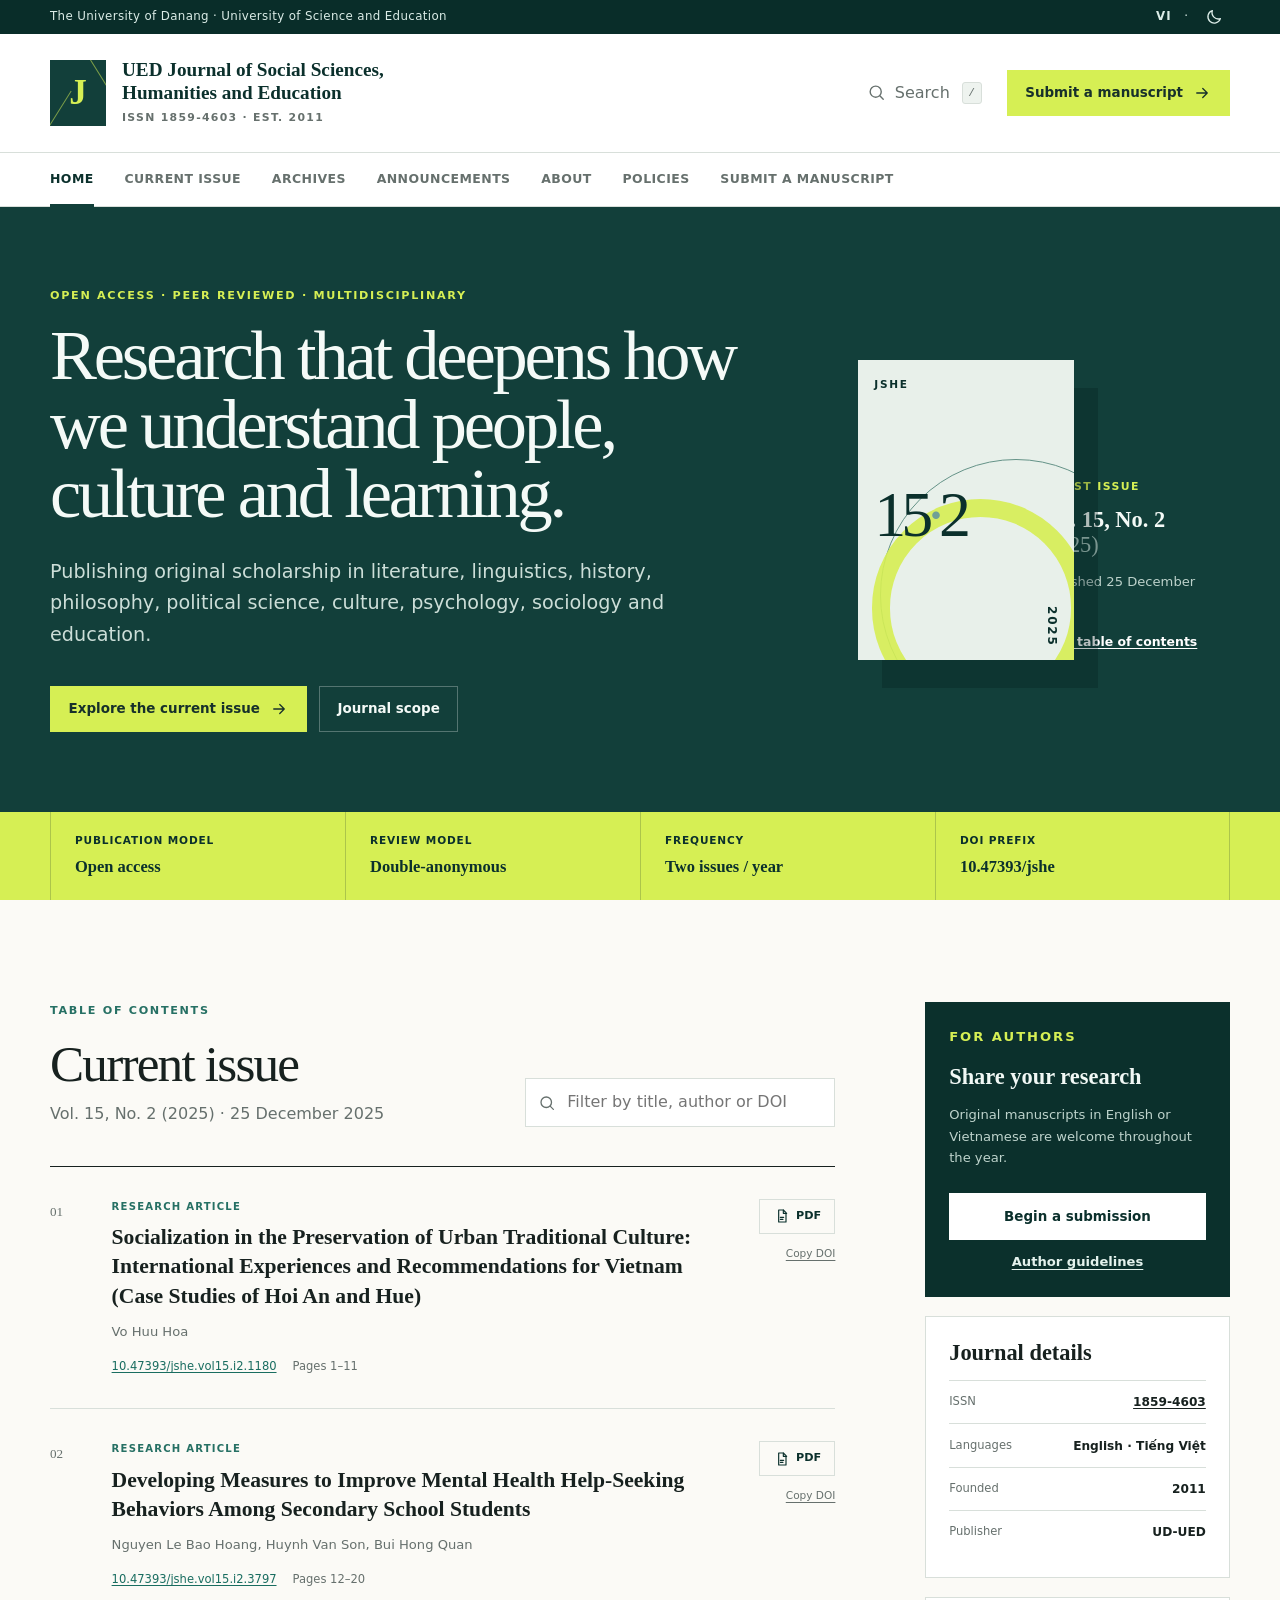
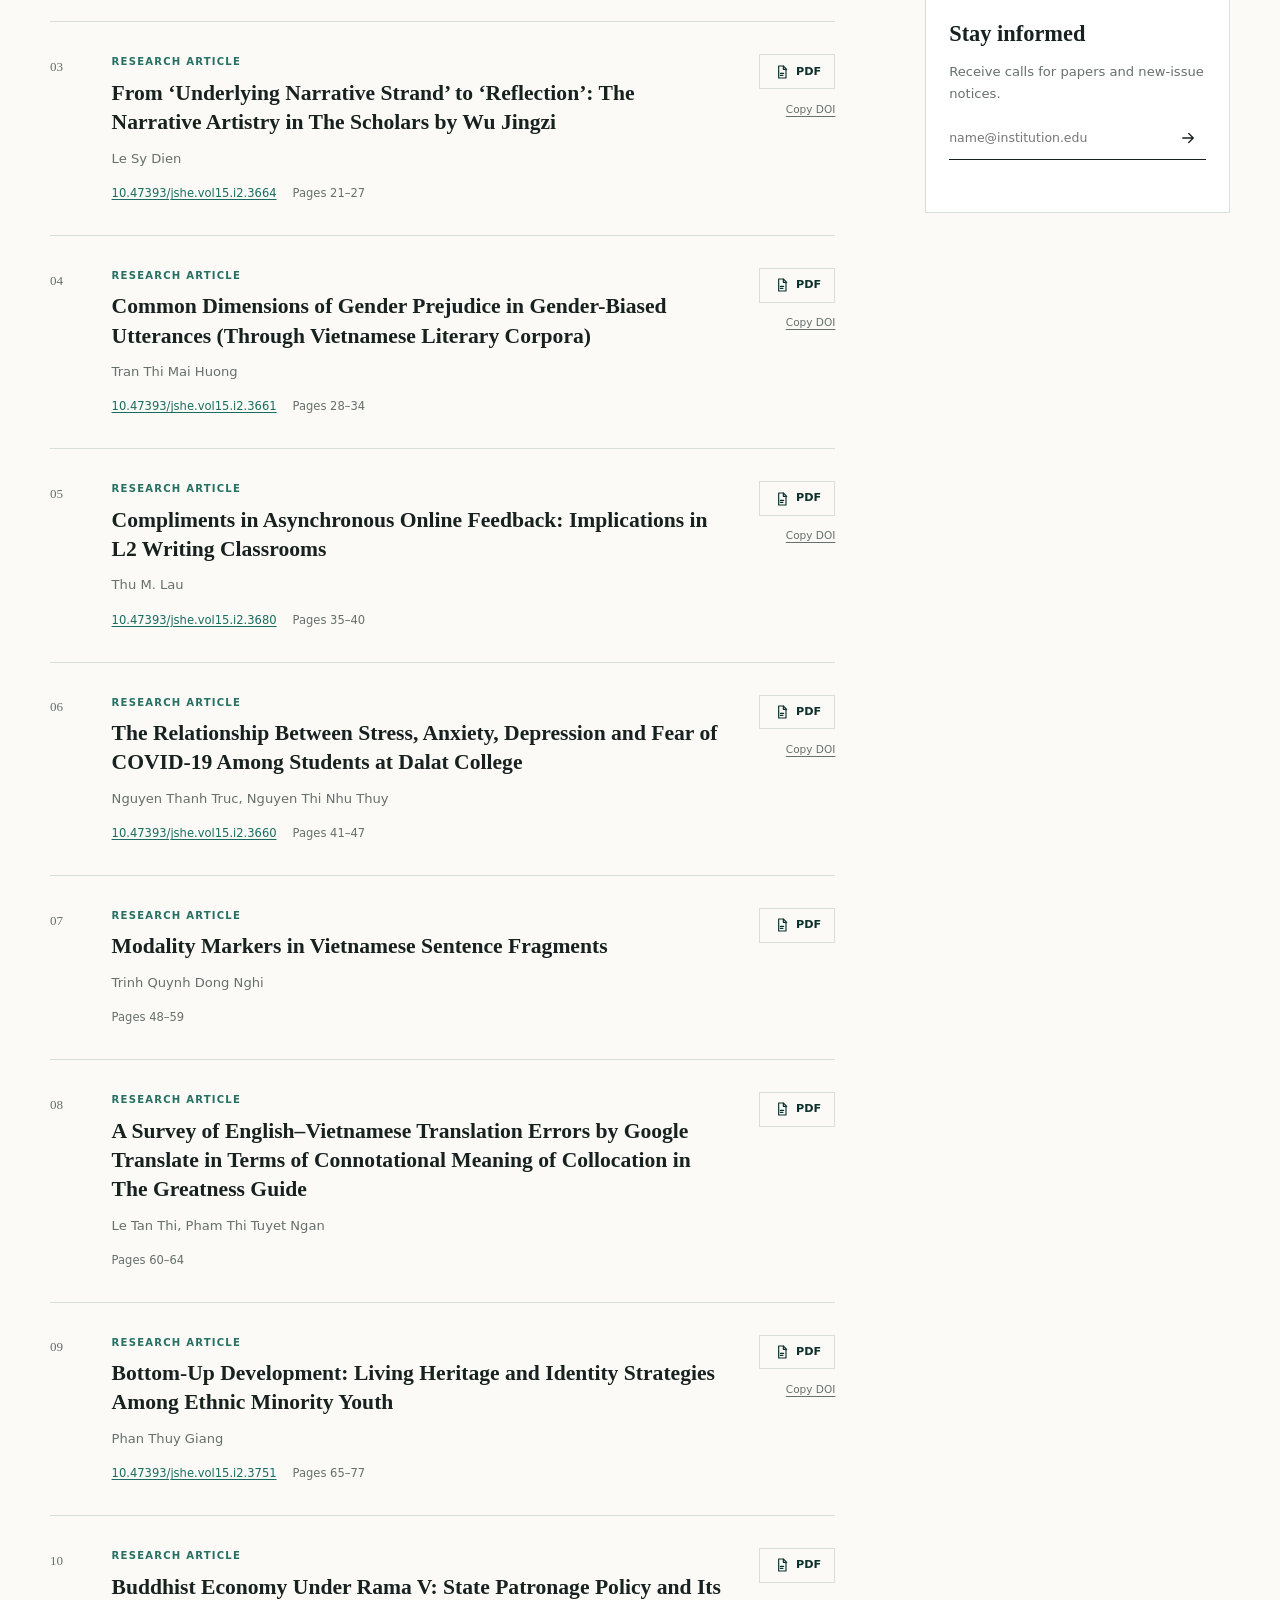
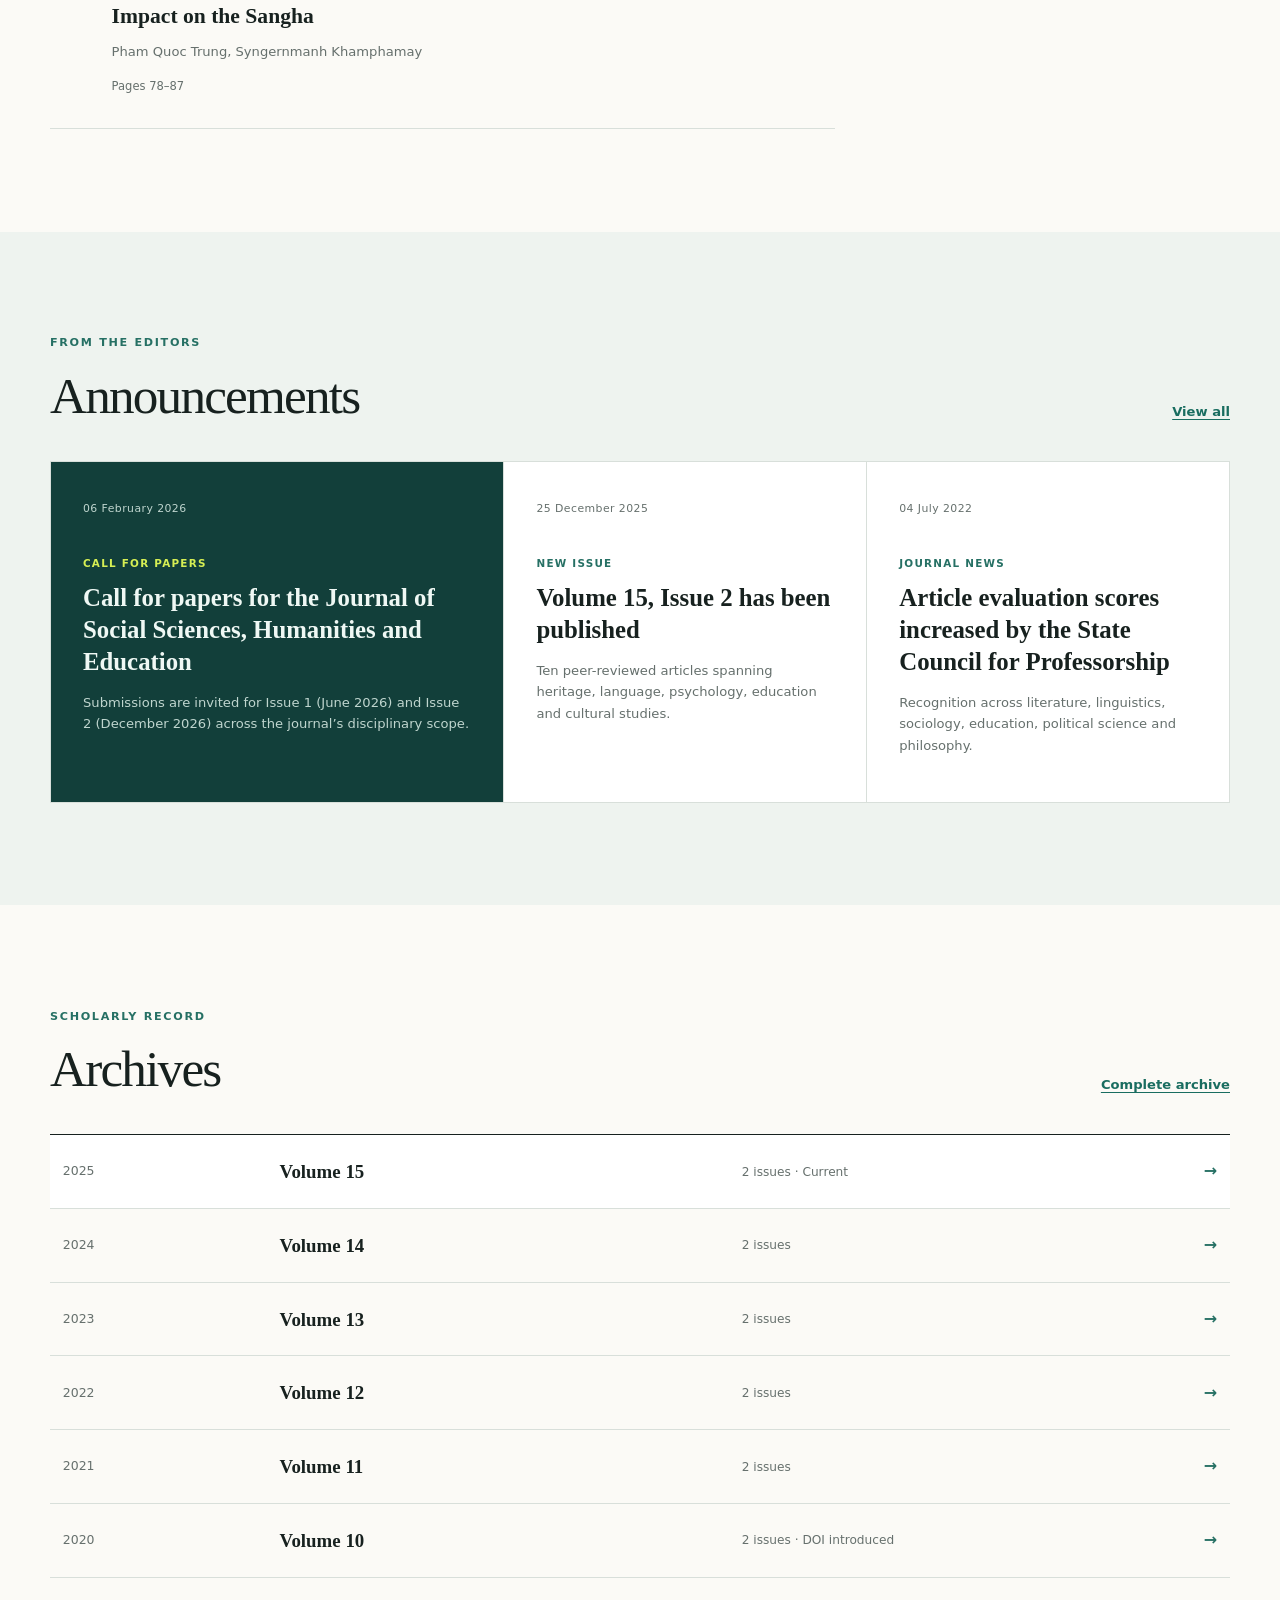
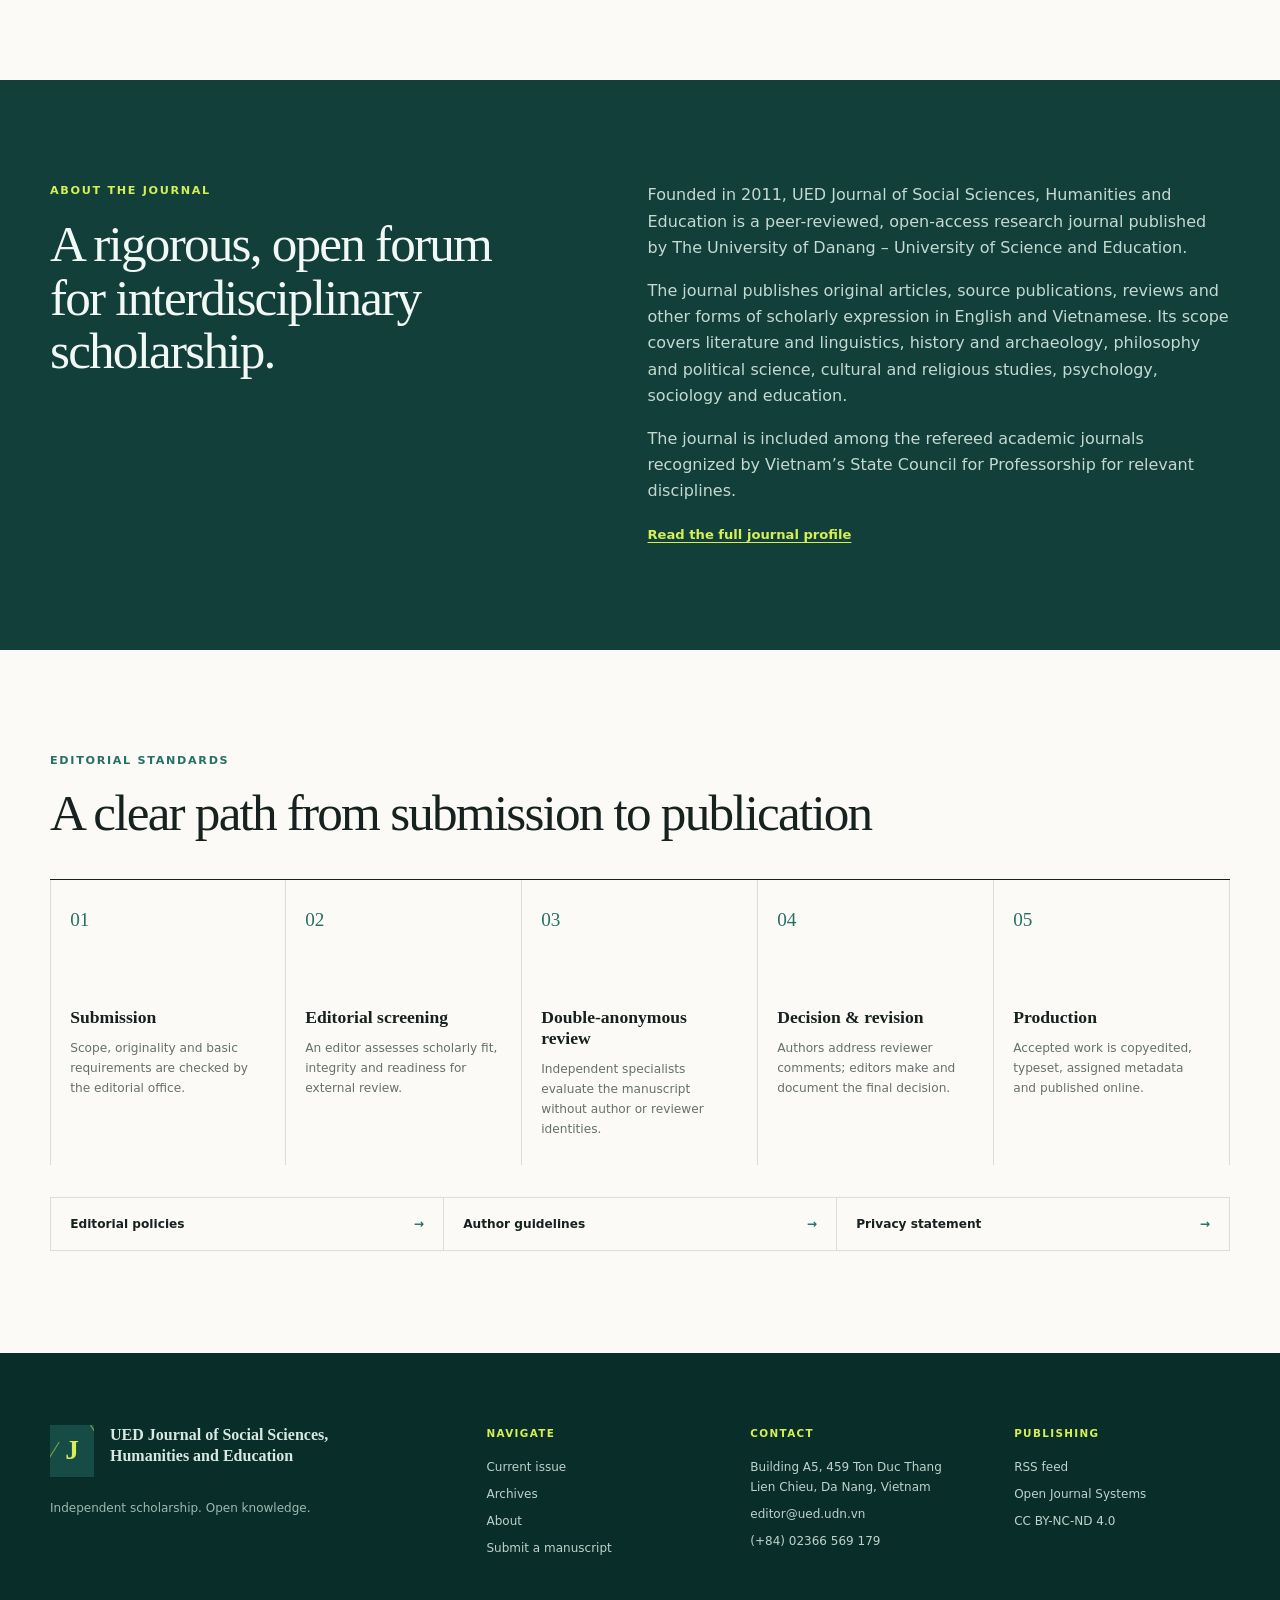
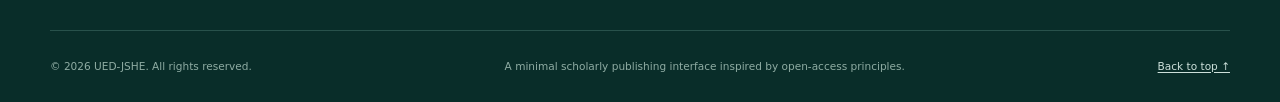
==== index.html @ 872f1fe4 "Build minimal academic journal website" ====
<!doctype html>
<html lang="en" data-theme="light">
  <head>
    <meta charset="utf-8" />
    <meta name="viewport" content="width=device-width, initial-scale=1" />
    <meta name="theme-color" content="#123f3a" />
    <meta
      name="description"
      content="UED Journal of Social Sciences, Humanities and Education — a peer-reviewed, open-access journal published by The University of Danang – University of Science and Education."
    />
    <meta
      name="keywords"
      content="social sciences, humanities, education, open access, peer review, Vietnam, UED, JSHE"
    />
    <meta name="author" content="UED Journal of Social Sciences, Humanities and Education" />
    <meta property="og:type" content="website" />
    <meta property="og:site_name" content="UED Journal of Social Sciences, Humanities and Education" />
    <meta property="og:title" content="UED Journal of Social Sciences, Humanities and Education" />
    <meta
      property="og:description"
      content="Peer-reviewed, open-access research across social sciences, humanities and education."
    />
    <meta property="og:url" content="https://base27-cvnss.github.io/jsshe/" />
    <meta property="og:image" content="https://base27-cvnss.github.io/jsshe/assets/social-card.svg" />
    <meta name="twitter:card" content="summary_large_image" />
    <link rel="canonical" href="https://base27-cvnss.github.io/jsshe/" />
    <link rel="icon" href="assets/favicon.svg" type="image/svg+xml" />
    <link rel="manifest" href="manifest.webmanifest" />
    <link rel="preconnect" href="https://doi.org" />
    <link rel="stylesheet" href="assets/styles.css" />
    <title>UED Journal of Social Sciences, Humanities and Education</title>

    <script type="application/ld+json">
      {
        "@context": "https://schema.org",
        "@type": "Periodical",
        "name": "UED Journal of Social Sciences, Humanities and Education",
        "alternateName": "UED-JSHE",
        "issn": "1859-4603",
        "url": "https://base27-cvnss.github.io/jsshe/",
        "inLanguage": ["en", "vi"],
        "isAccessibleForFree": true,
        "publisher": {
          "@type": "CollegeOrUniversity",
          "name": "The University of Danang – University of Science and Education"
        },
        "sameAs": "https://jshe.vn/index.php/jshe"
      }
    </script>
    <script src="assets/app.js" defer></script>
  </head>
  <body>
    <a class="skip-link" href="#main-content" data-i18n="skip">Skip to main content</a>

    <header class="site-header" id="top">
      <div class="utility-bar">
        <div class="container utility-inner">
          <p data-i18n="publisherShort">The University of Danang · University of Science and Education</p>
          <div class="utility-actions" aria-label="Display preferences">
            <button class="text-button" id="language-toggle" type="button" aria-label="Chuyển sang tiếng Việt">
              VI
            </button>
            <span aria-hidden="true">·</span>
            <button class="icon-button" id="theme-toggle" type="button" aria-label="Use dark theme">
              <svg aria-hidden="true" viewBox="0 0 24 24"><path d="M20.5 14.2A8.5 8.5 0 0 1 9.8 3.5 8.5 8.5 0 1 0 20.5 14.2Z" /></svg>
            </button>
          </div>
        </div>
      </div>

      <div class="container masthead">
        <a class="brand" href="#home" aria-label="UED-JSHE home">
          <span class="brand-mark" aria-hidden="true"><span>J</span></span>
          <span class="brand-copy">
            <strong>UED Journal of Social Sciences,<br />Humanities and Education</strong>
            <small>ISSN 1859-4603 · Est. 2011</small>
          </span>
        </a>
        <div class="masthead-actions">
          <button class="search-trigger" id="search-trigger" type="button">
            <svg aria-hidden="true" viewBox="0 0 24 24"><circle cx="11" cy="11" r="7" /><path d="m16.5 16.5 4 4" /></svg>
            <span data-i18n="search">Search</span>
            <kbd>/</kbd>
          </button>
          <a class="button button-primary desktop-only" href="https://jshe.vn/index.php/jshe/submission" target="_blank" rel="noopener">
            <span data-i18n="submit">Submit a manuscript</span>
            <svg aria-hidden="true" viewBox="0 0 24 24"><path d="M5 12h14M13 6l6 6-6 6" /></svg>
          </a>
        </div>
      </div>

      <div class="nav-shell">
        <div class="container nav-inner">
          <button class="menu-toggle" id="menu-toggle" type="button" aria-expanded="false" aria-controls="primary-nav">
            <span></span><span></span><span></span><b data-i18n="menu">Menu</b>
          </button>
          <nav class="primary-nav" id="primary-nav" aria-label="Primary navigation">
            <a class="active" href="#home" data-i18n="home">Home</a>
            <a href="#current" data-i18n="currentIssue">Current issue</a>
            <a href="#archives" data-i18n="archives">Archives</a>
            <a href="#announcements" data-i18n="announcements">Announcements</a>
            <a href="#about" data-i18n="about">About</a>
            <a href="#policies" data-i18n="policies">Policies</a>
            <a class="mobile-submit" href="https://jshe.vn/index.php/jshe/submission" target="_blank" rel="noopener" data-i18n="submit">Submit a manuscript</a>
          </nav>
        </div>
      </div>
    </header>

    <main id="main-content">
      <section class="hero" id="home" aria-labelledby="hero-title">
        <div class="container hero-grid">
          <div class="hero-copy">
            <p class="eyebrow" data-i18n="eyebrow">Open access · Peer reviewed · Multidisciplinary</p>
            <h1 id="hero-title" data-i18n="heroTitle">Research that deepens how we understand people, culture and learning.</h1>
            <p class="hero-lead" data-i18n="heroLead">
              Publishing original scholarship in literature, linguistics, history, philosophy, political science,
              culture, psychology, sociology and education.
            </p>
            <div class="hero-actions">
              <a class="button button-primary" href="#current">
                <span data-i18n="exploreIssue">Explore the current issue</span>
                <svg aria-hidden="true" viewBox="0 0 24 24"><path d="M5 12h14M13 6l6 6-6 6" /></svg>
              </a>
              <a class="button button-quiet" href="#about" data-i18n="journalScope">Journal scope</a>
            </div>
          </div>
          <aside class="issue-feature" aria-label="Current issue">
            <div class="issue-art" aria-hidden="true">
              <span class="issue-monogram">JSHE</span>
              <span class="issue-volume">15<span>·</span>2</span>
              <span class="issue-year">2025</span>
            </div>
            <div class="issue-feature-copy">
              <p class="label" data-i18n="latestIssue">Latest issue</p>
              <h2>Vol. 15, No. 2 <span>(2025)</span></h2>
              <p data-i18n="publishedDate">Published 25 December 2025</p>
              <a href="#current" data-i18n="viewToc">View table of contents</a>
            </div>
          </aside>
        </div>
      </section>

      <section class="facts-strip" aria-label="Journal facts">
        <div class="container facts-grid">
          <div><span data-i18n="publicationModel">Publication model</span><strong data-i18n="openAccess">Open access</strong></div>
          <div><span data-i18n="reviewModel">Review model</span><strong data-i18n="doubleBlind">Double-anonymous</strong></div>
          <div><span data-i18n="frequency">Frequency</span><strong data-i18n="biannual">Two issues / year</strong></div>
          <div><span>DOI prefix</span><strong>10.47393/jshe</strong></div>
        </div>
      </section>

      <section class="section current-section" id="current" aria-labelledby="current-title">
        <div class="container content-grid">
          <div class="main-column">
            <div class="section-heading split-heading">
              <div>
                <p class="eyebrow" data-i18n="tableOfContents">Table of contents</p>
                <h2 id="current-title" data-i18n="currentHeading">Current issue</h2>
                <p>Vol. 15, No. 2 (2025) · 25 December 2025</p>
              </div>
              <label class="filter-field">
                <span class="sr-only" data-i18n="filterArticles">Filter articles</span>
                <svg aria-hidden="true" viewBox="0 0 24 24"><circle cx="11" cy="11" r="7" /><path d="m16.5 16.5 4 4" /></svg>
                <input id="article-filter" type="search" data-i18n-placeholder="filterPlaceholder" placeholder="Filter by title, author or DOI" autocomplete="off" />
              </label>
            </div>
            <div class="article-list" id="article-list" aria-live="polite"></div>
            <p class="empty-state" id="empty-state" hidden data-i18n="noArticles">No articles match your search.</p>
          </div>

          <aside class="sidebar" aria-label="Journal information">
            <section class="sidebar-card callout-card">
              <p class="eyebrow" data-i18n="forAuthors">For authors</p>
              <h2 data-i18n="shareResearch">Share your research</h2>
              <p data-i18n="authorPrompt">Original manuscripts in English or Vietnamese are welcome throughout the year.</p>
              <a class="button button-light" href="https://jshe.vn/index.php/jshe/submission" target="_blank" rel="noopener" data-i18n="beginSubmission">Begin a submission</a>
              <a class="text-link light-link" href="https://jshe.vn/index.php/jshe/about/submissions" target="_blank" rel="noopener" data-i18n="authorGuidelines">Author guidelines</a>
            </section>

            <section class="sidebar-card">
              <h2 data-i18n="journalDetails">Journal details</h2>
              <dl class="metadata-list">
                <div><dt>ISSN</dt><dd><a href="https://portal.issn.org/resource/ISSN/1859-4603" target="_blank" rel="noopener">1859-4603</a></dd></div>
                <div><dt data-i18n="language">Languages</dt><dd>English · Tiếng Việt</dd></div>
                <div><dt data-i18n="founded">Founded</dt><dd>2011</dd></div>
                <div><dt data-i18n="publisher">Publisher</dt><dd>UD-UED</dd></div>
              </dl>
            </section>

            <section class="sidebar-card compact-card">
              <h2 data-i18n="stayInformed">Stay informed</h2>
              <p data-i18n="subscribeCopy">Receive calls for papers and new-issue notices.</p>
              <form id="subscribe-form" class="subscribe-form">
                <label class="sr-only" for="subscribe-email">Email</label>
                <input id="subscribe-email" type="email" placeholder="name@institution.edu" required />
                <button type="submit" aria-label="Subscribe">
                  <svg aria-hidden="true" viewBox="0 0 24 24"><path d="M5 12h14M13 6l6 6-6 6" /></svg>
                </button>
              </form>
              <p class="form-status" id="subscribe-status" aria-live="polite"></p>
            </section>
          </aside>
        </div>
      </section>

      <section class="section section-tint" id="announcements" aria-labelledby="announcements-title">
        <div class="container">
          <div class="section-heading split-heading">
            <div>
              <p class="eyebrow" data-i18n="fromEditors">From the editors</p>
              <h2 id="announcements-title" data-i18n="announcements">Announcements</h2>
            </div>
            <a class="text-link" href="https://jshe.vn/index.php/jshe/announcement" target="_blank" rel="noopener" data-i18n="viewAll">View all</a>
          </div>
          <div class="announcement-grid">
            <article class="announcement featured-announcement">
              <time datetime="2026-02-06">06 February 2026</time>
              <p class="tag" data-i18n="callForPapers">Call for papers</p>
              <h3><a href="https://jshe.vn/index.php/jshe/announcement/view/14" target="_blank" rel="noopener" data-i18n="callTitle">Call for papers for the Journal of Social Sciences, Humanities and Education</a></h3>
              <p data-i18n="callCopy">Submissions are invited for Issue 1 (June 2026) and Issue 2 (December 2026) across the journal’s disciplinary scope.</p>
            </article>
            <article class="announcement">
              <time datetime="2025-12-25">25 December 2025</time>
              <p class="tag" data-i18n="newIssue">New issue</p>
              <h3><a href="#current" data-i18n="issuePublished">Volume 15, Issue 2 has been published</a></h3>
              <p data-i18n="issuePublishedCopy">Ten peer-reviewed articles spanning heritage, language, psychology, education and cultural studies.</p>
            </article>
            <article class="announcement">
              <time datetime="2022-07-04">04 July 2022</time>
              <p class="tag" data-i18n="journalNews">Journal news</p>
              <h3><a href="https://jshe.vn/index.php/jshe/announcement/view/13" target="_blank" rel="noopener" data-i18n="scoreTitle">Article evaluation scores increased by the State Council for Professorship</a></h3>
              <p data-i18n="scoreCopy">Recognition across literature, linguistics, sociology, education, political science and philosophy.</p>
            </article>
          </div>
        </div>
      </section>

      <section class="section" id="archives" aria-labelledby="archives-title">
        <div class="container">
          <div class="section-heading split-heading">
            <div>
              <p class="eyebrow" data-i18n="scholarlyRecord">Scholarly record</p>
              <h2 id="archives-title" data-i18n="archives">Archives</h2>
            </div>
            <a class="text-link" href="https://jshe.vn/index.php/jshe/issue/archive" target="_blank" rel="noopener" data-i18n="completeArchive">Complete archive</a>
          </div>
          <div class="archive-list">
            <a class="archive-row current-archive" href="#current"><span>2025</span><strong>Volume 15</strong><em>2 issues · Current</em><b>→</b></a>
            <a class="archive-row" href="https://jshe.vn/index.php/jshe/issue/archive" target="_blank" rel="noopener"><span>2024</span><strong>Volume 14</strong><em>2 issues</em><b>→</b></a>
            <a class="archive-row" href="https://jshe.vn/index.php/jshe/issue/archive" target="_blank" rel="noopener"><span>2023</span><strong>Volume 13</strong><em>2 issues</em><b>→</b></a>
            <a class="archive-row" href="https://jshe.vn/index.php/jshe/issue/archive" target="_blank" rel="noopener"><span>2022</span><strong>Volume 12</strong><em>2 issues</em><b>→</b></a>
            <a class="archive-row" href="https://jshe.vn/index.php/jshe/issue/archive" target="_blank" rel="noopener"><span>2021</span><strong>Volume 11</strong><em>2 issues</em><b>→</b></a>
            <a class="archive-row" href="https://jshe.vn/index.php/jshe/issue/archive" target="_blank" rel="noopener"><span>2020</span><strong>Volume 10</strong><em>2 issues · DOI introduced</em><b>→</b></a>
          </div>
        </div>
      </section>

      <section class="section about-section" id="about" aria-labelledby="about-title">
        <div class="container about-grid">
          <div>
            <p class="eyebrow" data-i18n="aboutJournal">About the journal</p>
            <h2 id="about-title" data-i18n="publicForum">A rigorous, open forum for interdisciplinary scholarship.</h2>
          </div>
          <div class="prose">
            <p data-i18n="aboutP1">Founded in 2011, UED Journal of Social Sciences, Humanities and Education is a peer-reviewed, open-access research journal published by The University of Danang – University of Science and Education.</p>
            <p data-i18n="aboutP2">The journal publishes original articles, source publications, reviews and other forms of scholarly expression in English and Vietnamese. Its scope covers literature and linguistics, history and archaeology, philosophy and political science, cultural and religious studies, psychology, sociology and education.</p>
            <p data-i18n="aboutP3">The journal is included among the refereed academic journals recognized by Vietnam’s State Council for Professorship for relevant disciplines.</p>
            <a class="text-link" href="https://jshe.vn/index.php/jshe/about" target="_blank" rel="noopener" data-i18n="readProfile">Read the full journal profile</a>
          </div>
        </div>
      </section>

      <section class="section workflow-section" id="policies" aria-labelledby="workflow-title">
        <div class="container">
          <div class="section-heading">
            <p class="eyebrow" data-i18n="editorialStandards">Editorial standards</p>
            <h2 id="workflow-title" data-i18n="pathPublication">A clear path from submission to publication</h2>
          </div>
          <ol class="workflow-list">
            <li><span>01</span><div><h3 data-i18n="submission">Submission</h3><p data-i18n="submissionCopy">Scope, originality and basic requirements are checked by the editorial office.</p></div></li>
            <li><span>02</span><div><h3 data-i18n="screening">Editorial screening</h3><p data-i18n="screeningCopy">An editor assesses scholarly fit, integrity and readiness for external review.</p></div></li>
            <li><span>03</span><div><h3 data-i18n="review">Double-anonymous review</h3><p data-i18n="reviewCopy">Independent specialists evaluate the manuscript without author or reviewer identities.</p></div></li>
            <li><span>04</span><div><h3 data-i18n="decision">Decision & revision</h3><p data-i18n="decisionCopy">Authors address reviewer comments; editors make and document the final decision.</p></div></li>
            <li><span>05</span><div><h3 data-i18n="production">Production</h3><p data-i18n="productionCopy">Accepted work is copyedited, typeset, assigned metadata and published online.</p></div></li>
          </ol>
          <div class="policy-links">
            <a href="https://jshe.vn/index.php/jshe/about/editorialPolicies" target="_blank" rel="noopener"><span data-i18n="editorialPolicies">Editorial policies</span><b aria-hidden="true">→</b></a>
            <a href="https://jshe.vn/index.php/jshe/about/submissions" target="_blank" rel="noopener"><span data-i18n="authorGuidelines">Author guidelines</span><b aria-hidden="true">→</b></a>
            <a href="https://jshe.vn/index.php/jshe/about/privacy" target="_blank" rel="noopener"><span data-i18n="privacy">Privacy statement</span><b aria-hidden="true">→</b></a>
          </div>
        </div>
      </section>
    </main>

    <footer class="site-footer">
      <div class="container footer-grid">
        <div class="footer-brand">
          <span class="brand-mark inverse" aria-hidden="true"><span>J</span></span>
          <p><strong>UED Journal of Social Sciences,<br />Humanities and Education</strong></p>
          <p class="footer-note" data-i18n="openKnowledge">Independent scholarship. Open knowledge.</p>
        </div>
        <div>
          <h2 data-i18n="navigate">Navigate</h2>
          <a href="#current" data-i18n="currentIssue">Current issue</a>
          <a href="#archives" data-i18n="archives">Archives</a>
          <a href="#about" data-i18n="about">About</a>
          <a href="https://jshe.vn/index.php/jshe/submission" target="_blank" rel="noopener" data-i18n="submit">Submit a manuscript</a>
        </div>
        <div>
          <h2 data-i18n="contact">Contact</h2>
          <address>Building A5, 459 Ton Duc Thang<br />Lien Chieu, Da Nang, Vietnam</address>
          <a href="mailto:editor@ued.udn.vn">editor@ued.udn.vn</a>
          <a href="tel:+842366569179">(+84) 02366 569 179</a>
        </div>
        <div>
          <h2 data-i18n="publishing">Publishing</h2>
          <a href="https://jshe.vn/index.php/jshe/gateway/plugin/WebFeedGatewayPlugin/rss2" target="_blank" rel="noopener">RSS feed</a>
          <a href="https://pkp.sfu.ca/software/ojs/" target="_blank" rel="noopener">Open Journal Systems</a>
          <a href="https://creativecommons.org/licenses/by-nc-nd/4.0/" target="_blank" rel="license noopener">CC BY-NC-ND 4.0</a>
        </div>
      </div>
      <div class="container footer-bottom">
        <p>© <span id="current-year">2026</span> UED-JSHE. <span data-i18n="rights">All rights reserved.</span></p>
        <p data-i18n="designNote">A minimal scholarly publishing interface inspired by open-access principles.</p>
        <a href="#top" data-i18n="backTop">Back to top ↑</a>
      </div>
    </footer>

    <dialog class="search-dialog" id="search-dialog" aria-labelledby="search-title">
      <div class="dialog-head">
        <div>
          <p class="eyebrow" data-i18n="journalSearch">Journal search</p>
          <h2 id="search-title" data-i18n="searchArticles">Search articles</h2>
        </div>
        <button id="search-close" class="icon-button" type="button" aria-label="Close search">×</button>
      </div>
      <label class="dialog-search">
        <svg aria-hidden="true" viewBox="0 0 24 24"><circle cx="11" cy="11" r="7" /><path d="m16.5 16.5 4 4" /></svg>
        <input id="global-search" type="search" placeholder="Title, author or DOI" autocomplete="off" />
      </label>
      <div class="search-results" id="search-results" aria-live="polite"></div>
    </dialog>

    <template id="article-template">
      <article class="article-item">
        <div class="article-count" aria-hidden="true"></div>
        <div class="article-body">
          <p class="article-section">Research article</p>
          <h3><a class="article-title" target="_blank" rel="noopener"></a></h3>
          <p class="article-authors"></p>
          <div class="article-meta">
            <a class="article-doi" target="_blank" rel="noopener"></a>
            <span class="article-pages"></span>
          </div>
        </div>
        <div class="article-actions">
          <a class="pdf-link" target="_blank" rel="noopener">
            <svg aria-hidden="true" viewBox="0 0 24 24"><path d="M7 3h7l4 4v14H7z" /><path d="M14 3v5h5M9.5 14h5M9.5 17h4" /></svg>
            <span>PDF</span>
          </a>
          <button class="cite-button" type="button" data-i18n="copyDoi">Copy DOI</button>
        </div>
      </article>
    </template>
  </body>
</html>
---- assets/styles.css ----
:root {
  --ink: #17211f;
  --muted: #66706d;
  --paper: #fbfaf6;
  --surface: #ffffff;
  --surface-2: #eef3ef;
  --line: #d8dfda;
  --brand: #123f3a;
  --brand-strong: #0b302c;
  --accent: #d6ef54;
  --accent-ink: #17302b;
  --serif: Georgia, "Times New Roman", serif;
  --sans: Inter, ui-sans-serif, system-ui, -apple-system, BlinkMacSystemFont, "Segoe UI", sans-serif;
  --shadow: 0 18px 55px rgb(18 63 58 / 10%);
  color-scheme: light;
  scroll-behavior: smooth;
}

html[data-theme="dark"] {
  --ink: #eff6f2;
  --muted: #a8b7b2;
  --paper: #101715;
  --surface: #17201d;
  --surface-2: #1d2a26;
  --line: #33423d;
  --brand: #c7ebe0;
  --brand-strong: #e0f6ef;
  --accent: #d6ef54;
  --accent-ink: #17302b;
  --shadow: 0 18px 55px rgb(0 0 0 / 25%);
  color-scheme: dark;
}

* { box-sizing: border-box; }
html { scroll-padding-top: 8.5rem; }
body {
  margin: 0;
  color: var(--ink);
  background: var(--paper);
  font-family: var(--sans);
  font-size: 16px;
  line-height: 1.65;
  text-rendering: optimizeLegibility;
}

body.nav-open,
body.dialog-open { overflow: hidden; }

a { color: inherit; text-decoration-thickness: 1px; text-underline-offset: 0.2em; }
a:hover { text-decoration-thickness: 2px; }
button, input { font: inherit; }
button { color: inherit; }
img, svg { display: block; }
svg { fill: none; stroke: currentColor; stroke-linecap: round; stroke-linejoin: round; stroke-width: 1.75; }

.container { width: min(1180px, calc(100% - 3rem)); margin-inline: auto; }
.sr-only {
  position: absolute !important;
  width: 1px !important;
  height: 1px !important;
  padding: 0 !important;
  margin: -1px !important;
  overflow: hidden !important;
  clip: rect(0, 0, 0, 0) !important;
  white-space: nowrap !important;
  border: 0 !important;
}

.skip-link {
  position: fixed;
  z-index: 999;
  top: 0.75rem;
  left: 0.75rem;
  transform: translateY(-160%);
  padding: 0.7rem 1rem;
  background: var(--accent);
  color: var(--accent-ink);
  font-weight: 800;
}
.skip-link:focus { transform: translateY(0); }

.utility-bar { color: #dbece7; background: #092d29; font-size: 0.74rem; letter-spacing: 0.03em; }
.utility-inner { min-height: 34px; display: flex; align-items: center; justify-content: space-between; gap: 1rem; }
.utility-inner p { margin: 0; }
.utility-actions { display: flex; align-items: center; gap: 0.6rem; }
.text-button, .icon-button { border: 0; background: transparent; cursor: pointer; }
.text-button { padding: 0.2rem; color: inherit; font-size: 0.74rem; font-weight: 800; letter-spacing: 0.08em; }
.icon-button { display: grid; width: 32px; height: 32px; padding: 0.35rem; place-items: center; border-radius: 50%; }
.icon-button:hover { background: rgb(255 255 255 / 10%); }
.icon-button svg { width: 18px; height: 18px; }

.site-header { position: relative; z-index: 20; background: var(--surface); border-bottom: 1px solid var(--line); }
.masthead { min-height: 118px; display: flex; align-items: center; justify-content: space-between; gap: 2rem; }
.brand { display: flex; align-items: center; gap: 1rem; text-decoration: none; }
.brand-mark {
  position: relative;
  display: grid;
  width: 56px;
  height: 66px;
  flex: 0 0 auto;
  place-items: center;
  overflow: hidden;
  color: var(--accent);
  background: var(--brand);
}
.brand-mark::before, .brand-mark::after { content: ""; position: absolute; width: 46px; height: 1px; background: currentColor; opacity: 0.55; }
.brand-mark::before { top: 13px; left: 26px; transform: rotate(58deg); }
.brand-mark::after { right: 24px; bottom: 15px; transform: rotate(-58deg); }
.brand-mark span { font-family: var(--serif); font-size: 2.2rem; font-weight: 700; line-height: 1; }
.brand-copy { display: grid; gap: 0.25rem; }
.brand-copy strong { color: var(--brand-strong); font-family: var(--serif); font-size: clamp(1rem, 1.5vw, 1.32rem); line-height: 1.18; }
.brand-copy small { color: var(--muted); font-size: 0.68rem; font-weight: 700; letter-spacing: 0.12em; text-transform: uppercase; }
.masthead-actions { display: flex; align-items: center; gap: 0.75rem; }
.search-trigger {
  display: flex;
  min-height: 43px;
  align-items: center;
  gap: 0.55rem;
  padding: 0.55rem 0.75rem;
  color: var(--muted);
  background: transparent;
  border: 1px solid transparent;
  cursor: pointer;
}
.search-trigger:hover { color: var(--ink); border-color: var(--line); }
.search-trigger svg { width: 19px; height: 19px; }
.search-trigger kbd { margin-left: 0.2rem; padding: 0.05rem 0.35rem; color: var(--muted); background: var(--surface-2); border: 1px solid var(--line); border-radius: 3px; font-size: 0.7rem; }

.button {
  display: inline-flex;
  min-height: 46px;
  align-items: center;
  justify-content: center;
  gap: 0.65rem;
  padding: 0.7rem 1.1rem;
  border: 1px solid transparent;
  font-size: 0.84rem;
  font-weight: 800;
  text-decoration: none;
  transition: transform 150ms ease, background-color 150ms ease, color 150ms ease;
}
.button:hover { transform: translateY(-2px); text-decoration: none; }
.button svg { width: 18px; height: 18px; }
.button-primary { color: var(--accent-ink); background: var(--accent); border-color: var(--accent); }
.button-primary:hover { background: #e2f56f; }
.button-quiet { color: var(--ink); background: transparent; border-color: var(--line); }
.button-light { color: var(--brand-strong); background: #fff; border-color: #fff; }

.nav-shell { border-top: 1px solid var(--line); }
.nav-inner { min-height: 53px; display: flex; align-items: center; }
.primary-nav { display: flex; align-self: stretch; gap: clamp(1.1rem, 2.4vw, 2.2rem); }
.primary-nav a { position: relative; display: flex; align-items: center; color: var(--muted); font-size: 0.78rem; font-weight: 800; letter-spacing: 0.035em; text-decoration: none; text-transform: uppercase; }
.primary-nav a::after { content: ""; position: absolute; right: 0; bottom: -1px; left: 0; height: 3px; transform: scaleX(0); transform-origin: left; background: var(--brand); transition: transform 160ms ease; }
.primary-nav a:hover, .primary-nav a.active { color: var(--brand-strong); }
.primary-nav a:hover::after, .primary-nav a.active::after { transform: scaleX(1); }
.mobile-submit, .menu-toggle { display: none; }

.hero { overflow: hidden; background: var(--brand); color: #f4faf7; }
.hero-grid { min-height: 520px; display: grid; grid-template-columns: minmax(0, 1.45fr) minmax(350px, 0.75fr); align-items: center; gap: clamp(3rem, 7vw, 7.5rem); padding-block: 5rem; }
.hero-copy { max-width: 730px; }
.eyebrow { margin: 0 0 1rem; color: #267064; font-size: 0.7rem; font-weight: 900; letter-spacing: 0.15em; text-transform: uppercase; }
.hero .eyebrow { color: var(--accent); }
.hero h1 { max-width: 760px; margin: 0; font-family: var(--serif); font-size: clamp(2.6rem, 5.5vw, 5.2rem); font-weight: 500; letter-spacing: -0.045em; line-height: 0.98; }
.hero-lead { max-width: 650px; margin: 1.7rem 0 0; color: #ccded8; font-size: clamp(1rem, 1.5vw, 1.2rem); }
.hero-actions { display: flex; flex-wrap: wrap; gap: 0.75rem; margin-top: 2.2rem; }
.hero .button-quiet { color: #f4faf7; border-color: rgb(255 255 255 / 28%); }
.issue-feature { display: grid; grid-template-columns: minmax(160px, 0.75fr) minmax(150px, 1fr); align-items: end; gap: 1.3rem; }
.issue-art { position: relative; aspect-ratio: 0.72; min-height: 300px; overflow: hidden; color: var(--brand-strong); background: #e8f0ea; box-shadow: 24px 28px 0 rgb(3 28 25 / 28%); }
.issue-art::before { content: ""; position: absolute; top: 33%; right: -36%; width: 125%; aspect-ratio: 1; border: 1px solid #659388; border-radius: 50%; }
.issue-art::after { content: ""; position: absolute; right: -7%; bottom: -19%; width: 84%; aspect-ratio: 1; border: 18px solid var(--accent); border-radius: 50%; opacity: 0.9; }
.issue-monogram { position: absolute; top: 1rem; left: 1rem; font-size: 0.66rem; font-weight: 900; letter-spacing: 0.16em; }
.issue-volume { position: absolute; z-index: 1; top: 41%; left: 1rem; font-family: var(--serif); font-size: clamp(2.6rem, 5vw, 4.7rem); letter-spacing: -0.08em; line-height: 1; }
.issue-volume span { color: #70a096; }
.issue-year { position: absolute; z-index: 2; right: 0.8rem; bottom: 0.8rem; font-size: 0.75rem; font-weight: 900; letter-spacing: 0.15em; writing-mode: vertical-rl; }
.issue-feature-copy { padding-bottom: 0.35rem; }
.issue-feature-copy .label { color: var(--accent); font-size: 0.68rem; font-weight: 900; letter-spacing: 0.13em; text-transform: uppercase; }
.issue-feature-copy h2 { margin: 0 0 0.6rem; font-family: var(--serif); font-size: 1.4rem; line-height: 1.15; }
.issue-feature-copy h2 span { color: #a9c5bd; font-weight: 400; }
.issue-feature-copy p { color: #bdd2cb; font-size: 0.82rem; }
.issue-feature-copy a { color: #fff; font-size: 0.78rem; font-weight: 800; }

.facts-strip { color: var(--brand-strong); background: var(--accent); }
.facts-grid { display: grid; grid-template-columns: repeat(4, 1fr); }
.facts-grid div { display: grid; gap: 0.18rem; padding: 1.25rem 1.5rem; border-left: 1px solid rgb(23 48 43 / 22%); }
.facts-grid div:last-child { border-right: 1px solid rgb(23 48 43 / 22%); }
.facts-grid span { font-size: 0.66rem; font-weight: 800; letter-spacing: 0.08em; text-transform: uppercase; }
.facts-grid strong { font-family: var(--serif); font-size: 1.03rem; }

.section { padding-block: clamp(4.5rem, 8vw, 7.5rem); }
.section-tint { background: var(--surface-2); }
.section-heading { margin-bottom: 2.4rem; }
.section-heading h2, .about-section h2 { margin: 0; font-family: var(--serif); font-size: clamp(2.1rem, 4vw, 3.5rem); font-weight: 500; letter-spacing: -0.035em; line-height: 1.05; }
.section-heading > p:not(.eyebrow), .split-heading > div > p:not(.eyebrow) { margin: 0.65rem 0 0; color: var(--muted); }
.split-heading { display: flex; align-items: end; justify-content: space-between; gap: 2rem; }
.text-link { color: #196d60; font-size: 0.82rem; font-weight: 850; }
html[data-theme="dark"] .text-link { color: #8ad1c4; }

.content-grid { display: grid; grid-template-columns: minmax(0, 1fr) 305px; gap: clamp(3rem, 7vw, 6.5rem); }
.filter-field { position: relative; display: block; width: min(310px, 100%); }
.filter-field svg { position: absolute; top: 50%; left: 0.8rem; width: 18px; height: 18px; transform: translateY(-50%); color: var(--muted); }
.filter-field input { width: 100%; min-height: 44px; padding: 0.65rem 0.75rem 0.65rem 2.55rem; color: var(--ink); background: var(--surface); border: 1px solid var(--line); outline: 0; }
.filter-field input:focus { border-color: var(--brand); box-shadow: 0 0 0 3px rgb(18 63 58 / 12%); }

.article-list { border-top: 1px solid var(--ink); }
.article-item { display: grid; grid-template-columns: 40px minmax(0, 1fr) 92px; gap: 1.35rem; padding-block: 2rem; border-bottom: 1px solid var(--line); }
.article-count { padding-top: 0.12rem; color: var(--muted); font-family: var(--serif); font-size: 0.82rem; }
.article-section { margin: 0 0 0.5rem; color: #267064; font-size: 0.63rem; font-weight: 900; letter-spacing: 0.12em; text-transform: uppercase; }
.article-body h3 { margin: 0; font-family: var(--serif); font-size: clamp(1.05rem, 1.7vw, 1.35rem); line-height: 1.35; }
.article-title { text-decoration: none; }
.article-title:hover { color: #196d60; text-decoration: underline; }
.article-authors { margin: 0.65rem 0 0; color: var(--muted); font-size: 0.82rem; }
.article-meta { display: flex; flex-wrap: wrap; gap: 0.55rem 1rem; margin-top: 0.9rem; font-size: 0.72rem; }
.article-doi { color: #196d60; }
.article-pages { color: var(--muted); }
.article-actions { display: flex; flex-direction: column; align-items: flex-end; gap: 0.45rem; }
.pdf-link { display: inline-flex; min-width: 76px; align-items: center; justify-content: center; gap: 0.4rem; padding: 0.45rem 0.65rem; color: var(--brand-strong); border: 1px solid var(--line); font-size: 0.7rem; font-weight: 900; text-decoration: none; }
.pdf-link:hover { background: var(--surface-2); }
.pdf-link svg { width: 16px; height: 16px; }
.cite-button { padding: 0.25rem 0; color: var(--muted); background: transparent; border: 0; font-size: 0.66rem; text-decoration: underline; text-underline-offset: 0.2rem; cursor: pointer; }
.empty-state { padding: 3rem; color: var(--muted); text-align: center; border-bottom: 1px solid var(--line); }

.sidebar { display: grid; align-content: start; gap: 1.2rem; }
.sidebar-card { padding: 1.45rem; background: var(--surface); border: 1px solid var(--line); }
.sidebar-card h2 { margin: 0 0 0.8rem; font-family: var(--serif); font-size: 1.4rem; line-height: 1.2; }
.sidebar-card p { color: var(--muted); font-size: 0.82rem; }
.callout-card { color: #f1f8f5; background: var(--brand-strong); border-color: var(--brand-strong); }
.callout-card .eyebrow { color: var(--accent); }
.callout-card p { color: #bed3cc; }
.callout-card .button { width: 100%; margin: 0.7rem 0; }
.light-link { display: block; color: #e4f2ed !important; text-align: center; }
.metadata-list { margin: 0; }
.metadata-list div { display: flex; justify-content: space-between; gap: 1rem; padding-block: 0.7rem; border-top: 1px solid var(--line); }
.metadata-list dt { color: var(--muted); font-size: 0.72rem; }
.metadata-list dd { margin: 0; font-size: 0.76rem; font-weight: 750; text-align: right; }
.subscribe-form { display: flex; border-bottom: 1px solid var(--ink); }
.subscribe-form input { min-width: 0; flex: 1; padding: 0.65rem 0; color: var(--ink); background: transparent; border: 0; outline: 0; font-size: 0.78rem; }
.subscribe-form button { display: grid; width: 36px; place-items: center; background: transparent; border: 0; cursor: pointer; }
.subscribe-form svg { width: 18px; height: 18px; }
.form-status { min-height: 1.2em; margin-bottom: 0 !important; }

.announcement-grid { display: grid; grid-template-columns: 1.25fr 1fr 1fr; border-top: 1px solid var(--line); border-left: 1px solid var(--line); }
.announcement { min-height: 315px; padding: 2rem; background: var(--surface); border-right: 1px solid var(--line); border-bottom: 1px solid var(--line); }
.announcement time { color: var(--muted); font-size: 0.68rem; letter-spacing: 0.04em; }
.announcement .tag { margin: 2.2rem 0 0.6rem; color: #267064; font-size: 0.65rem; font-weight: 900; letter-spacing: 0.12em; text-transform: uppercase; }
.announcement h3 { margin: 0; font-family: var(--serif); font-size: clamp(1.15rem, 2vw, 1.55rem); line-height: 1.3; }
.announcement h3 a { text-decoration: none; }
.announcement h3 a:hover { text-decoration: underline; }
.announcement > p:last-child { color: var(--muted); font-size: 0.82rem; }
.featured-announcement { color: #eff8f4; background: var(--brand); }
.featured-announcement time, .featured-announcement > p:last-child { color: #bfd5ce; }
.featured-announcement .tag { color: var(--accent); }

.archive-list { border-top: 1px solid var(--ink); }
.archive-row { display: grid; grid-template-columns: 0.45fr 1fr 1fr auto; align-items: center; gap: 1rem; padding: 1.3rem 0.8rem; border-bottom: 1px solid var(--line); text-decoration: none; transition: padding 160ms ease, background-color 160ms ease; }
.archive-row:hover { padding-inline: 1.2rem; background: var(--surface-2); }
.archive-row span { color: var(--muted); font-size: 0.78rem; }
.archive-row strong { font-family: var(--serif); font-size: 1.18rem; }
.archive-row em { color: var(--muted); font-size: 0.76rem; font-style: normal; }
.archive-row b { color: #267064; }
.current-archive { background: var(--surface); }

.about-section { color: #f1f8f5; background: var(--brand); }
.about-grid { display: grid; grid-template-columns: minmax(0, 0.85fr) minmax(0, 1fr); gap: clamp(3rem, 8vw, 8rem); }
.about-section .eyebrow { color: var(--accent); }
.about-section h2 { max-width: 560px; }
.about-section .prose { max-width: 660px; }
.about-section .prose p { margin-top: 0; color: #c4d9d2; }
.about-section .text-link { color: var(--accent); }

.workflow-list { display: grid; grid-template-columns: repeat(5, 1fr); margin: 0; padding: 0; list-style: none; border-top: 1px solid var(--ink); }
.workflow-list li { min-height: 285px; padding: 1.5rem 1.2rem; border-right: 1px solid var(--line); }
.workflow-list li:first-child { border-left: 1px solid var(--line); }
.workflow-list li > span { color: #267064; font-family: var(--serif); font-size: 1.2rem; }
.workflow-list li > div { margin-top: 4.5rem; }
.workflow-list h3 { margin: 0 0 0.6rem; font-family: var(--serif); font-size: 1.1rem; line-height: 1.2; }
.workflow-list p { margin: 0; color: var(--muted); font-size: 0.76rem; }
.policy-links { display: grid; grid-template-columns: repeat(3, 1fr); margin-top: 2rem; border-top: 1px solid var(--line); border-left: 1px solid var(--line); }
.policy-links a { display: flex; justify-content: space-between; gap: 1rem; padding: 1rem 1.2rem; border-right: 1px solid var(--line); border-bottom: 1px solid var(--line); font-size: 0.76rem; font-weight: 800; text-decoration: none; }
.policy-links a:hover { background: var(--surface-2); }
.policy-links b { color: #267064; }

.site-footer { padding-top: 4.5rem; color: #d8e9e3; background: #092d29; }
.footer-grid { display: grid; grid-template-columns: 1.8fr repeat(3, 1fr); gap: 3rem; padding-bottom: 4rem; }
.footer-brand { display: grid; grid-template-columns: auto 1fr; align-content: start; gap: 0 1rem; }
.brand-mark.inverse { width: 44px; height: 52px; color: var(--accent); background: #174c46; }
.brand-mark.inverse span { font-size: 1.7rem; }
.footer-brand p { margin: 0; font-family: var(--serif); line-height: 1.3; }
.footer-note { grid-column: 1 / -1; margin-top: 1.5rem !important; color: #9cb9b0; font-family: var(--sans) !important; font-size: 0.75rem; }
.footer-grid h2 { margin: 0 0 1rem; color: var(--accent); font-size: 0.65rem; letter-spacing: 0.13em; text-transform: uppercase; }
.footer-grid a, .footer-grid address { display: block; margin: 0.45rem 0; color: #bed2cb; font-size: 0.75rem; font-style: normal; text-decoration: none; }
.footer-grid a:hover { color: #fff; text-decoration: underline; }
.footer-bottom { min-height: 70px; display: flex; align-items: center; justify-content: space-between; gap: 2rem; padding-block: 1rem; color: #8faca3; border-top: 1px solid #28514b; font-size: 0.66rem; }
.footer-bottom a { color: #cde0da; }

.search-dialog { width: min(760px, calc(100% - 2rem)); max-height: min(680px, calc(100dvh - 2rem)); padding: 0; color: var(--ink); background: var(--surface); border: 1px solid var(--line); box-shadow: var(--shadow); }
.search-dialog::backdrop { background: rgb(4 26 23 / 75%); backdrop-filter: blur(5px); }
.dialog-head { display: flex; align-items: start; justify-content: space-between; gap: 2rem; padding: 2rem 2rem 1rem; }
.dialog-head .eyebrow { margin-bottom: 0.35rem; }
.dialog-head h2 { margin: 0; font-family: var(--serif); font-size: 2rem; }
.dialog-head .icon-button { font-size: 1.6rem; }
.dialog-search { position: relative; display: block; margin: 0 2rem 1rem; }
.dialog-search svg { position: absolute; top: 50%; left: 1rem; width: 20px; height: 20px; transform: translateY(-50%); color: var(--muted); }
.dialog-search input { width: 100%; padding: 0.9rem 1rem 0.9rem 3rem; color: var(--ink); background: var(--surface-2); border: 1px solid var(--line); outline: 0; }
.dialog-search input:focus { border-color: var(--brand); }
.search-results { max-height: 420px; overflow-y: auto; padding: 0 2rem 2rem; }
.search-result { display: block; padding: 1rem 0; border-top: 1px solid var(--line); text-decoration: none; }
.search-result strong { display: block; font-family: var(--serif); line-height: 1.35; }
.search-result span { display: block; margin-top: 0.25rem; color: var(--muted); font-size: 0.72rem; }
.search-hint { color: var(--muted); font-size: 0.78rem; }

@media (max-width: 980px) {
  .desktop-only { display: none; }
  .hero-grid { grid-template-columns: 1fr 310px; gap: 3rem; }
  .issue-feature { grid-template-columns: 1fr; }
  .issue-feature-copy { display: none; }
  .content-grid { grid-template-columns: minmax(0, 1fr) 270px; gap: 2.5rem; }
  .announcement-grid { grid-template-columns: 1fr 1fr; }
  .featured-announcement { grid-column: 1 / -1; min-height: 260px; }
  .workflow-list { grid-template-columns: repeat(3, 1fr); }
  .workflow-list li { border-bottom: 1px solid var(--line); }
  .policy-links { grid-template-columns: 1fr; }
  .footer-grid { grid-template-columns: 1.5fr 1fr 1fr; }
  .footer-grid > div:last-child { grid-column: 2; }
}

@media (max-width: 760px) {
  html { scroll-padding-top: 5rem; }
  .container { width: min(100% - 2rem, 680px); }
  .utility-inner { justify-content: flex-end; }
  .utility-inner > p { display: none; }
  .masthead { min-height: 88px; }
  .brand-mark { width: 42px; height: 50px; }
  .brand-mark span { font-size: 1.7rem; }
  .brand-copy strong { font-size: 0.88rem; }
  .brand-copy small { font-size: 0.56rem; }
  .masthead-actions .search-trigger span, .search-trigger kbd { display: none; }
  .search-trigger { padding: 0.6rem; }
  .nav-shell { min-height: 49px; }
  .menu-toggle { display: flex; align-items: center; gap: 0.28rem; padding: 0.7rem 0; background: transparent; border: 0; cursor: pointer; }
  .menu-toggle span { display: block; width: 17px; height: 1px; background: var(--ink); }
  .menu-toggle span:nth-child(2), .menu-toggle span:nth-child(3) { display: none; }
  .menu-toggle b { margin-left: 0.3rem; font-size: 0.72rem; letter-spacing: 0.08em; text-transform: uppercase; }
  .primary-nav { position: fixed; z-index: 30; inset: 171px 0 0; display: none; align-content: start; align-items: stretch; gap: 0; padding: 1rem; overflow-y: auto; background: var(--surface); }
  .nav-open .primary-nav { display: grid; }
  .primary-nav a { min-height: 54px; padding: 0.7rem 0.5rem; border-bottom: 1px solid var(--line); font-family: var(--serif); font-size: 1.25rem; font-weight: 500; letter-spacing: 0; text-transform: none; }
  .primary-nav a::after { display: none; }
  .primary-nav .mobile-submit { display: flex; min-height: 48px; justify-content: center; margin-top: 1rem; color: var(--accent-ink); background: var(--accent); border: 0; font-family: var(--sans); font-size: 0.82rem; font-weight: 850; }
  .hero-grid { min-height: auto; grid-template-columns: 1fr; padding-block: 4rem; }
  .hero h1 { font-size: clamp(2.55rem, 12vw, 4rem); }
  .issue-feature { display: none; }
  .facts-grid { grid-template-columns: 1fr 1fr; }
  .facts-grid div { border-bottom: 1px solid rgb(23 48 43 / 22%); }
  .content-grid { grid-template-columns: 1fr; }
  .split-heading { display: grid; align-items: start; }
  .filter-field { width: 100%; }
  .sidebar { grid-template-columns: 1fr 1fr; }
  .callout-card { grid-column: 1 / -1; }
  .announcement-grid { grid-template-columns: 1fr; }
  .featured-announcement { grid-column: auto; }
  .archive-row { grid-template-columns: 0.5fr 1fr auto; }
  .archive-row em { display: none; }
  .about-grid { grid-template-columns: 1fr; }
  .workflow-list { grid-template-columns: 1fr 1fr; }
  .workflow-list li { min-height: 230px; }
  .workflow-list li > div { margin-top: 2.8rem; }
  .footer-grid { grid-template-columns: 1fr 1fr; }
  .footer-brand { grid-column: 1 / -1; }
  .footer-grid > div:last-child { grid-column: auto; }
  .footer-bottom { align-items: flex-start; flex-direction: column; gap: 0.5rem; }
  .footer-bottom p { margin: 0; }
}

@media (max-width: 520px) {
  .brand-copy strong br { display: none; }
  .brand-copy { max-width: 235px; }
  .hero-actions .button { width: 100%; }
  .facts-grid { grid-template-columns: 1fr; }
  .article-item { grid-template-columns: 28px minmax(0, 1fr); gap: 0.75rem; }
  .article-actions { grid-column: 2; align-items: flex-start; flex-direction: row; }
  .sidebar { grid-template-columns: 1fr; }
  .compact-card { grid-column: auto; }
  .archive-row { grid-template-columns: 0.55fr 1fr auto; }
  .workflow-list { grid-template-columns: 1fr; }
  .workflow-list li { min-height: auto; }
  .workflow-list li > div { margin-top: 2rem; }
  .footer-grid { grid-template-columns: 1fr; }
  .footer-brand, .footer-grid > div:last-child { grid-column: auto; }
  .dialog-head, .search-results { padding-inline: 1rem; }
  .dialog-search { margin-inline: 1rem; }
}

@media (prefers-reduced-motion: reduce) {
  *, *::before, *::after { scroll-behavior: auto !important; transition-duration: 0.01ms !important; animation-duration: 0.01ms !important; animation-iteration-count: 1 !important; }
}

@media print {
  .utility-bar, .masthead-actions, .nav-shell, .hero-actions, .facts-strip, .sidebar, .section-tint, .workflow-section, .site-footer, .article-actions { display: none !important; }
  body { color: #000; background: #fff; font-size: 11pt; }
  .hero { color: #000; background: #fff; }
  .hero-grid, .content-grid { display: block; min-height: 0; padding: 1rem 0; }
  .hero h1 { color: #000; font-size: 28pt; }
  .hero-lead { color: #333; }
  .issue-feature { display: none; }
  .section { padding: 1rem 0; }
  .article-item { grid-template-columns: 30px 1fr; break-inside: avoid; }
}
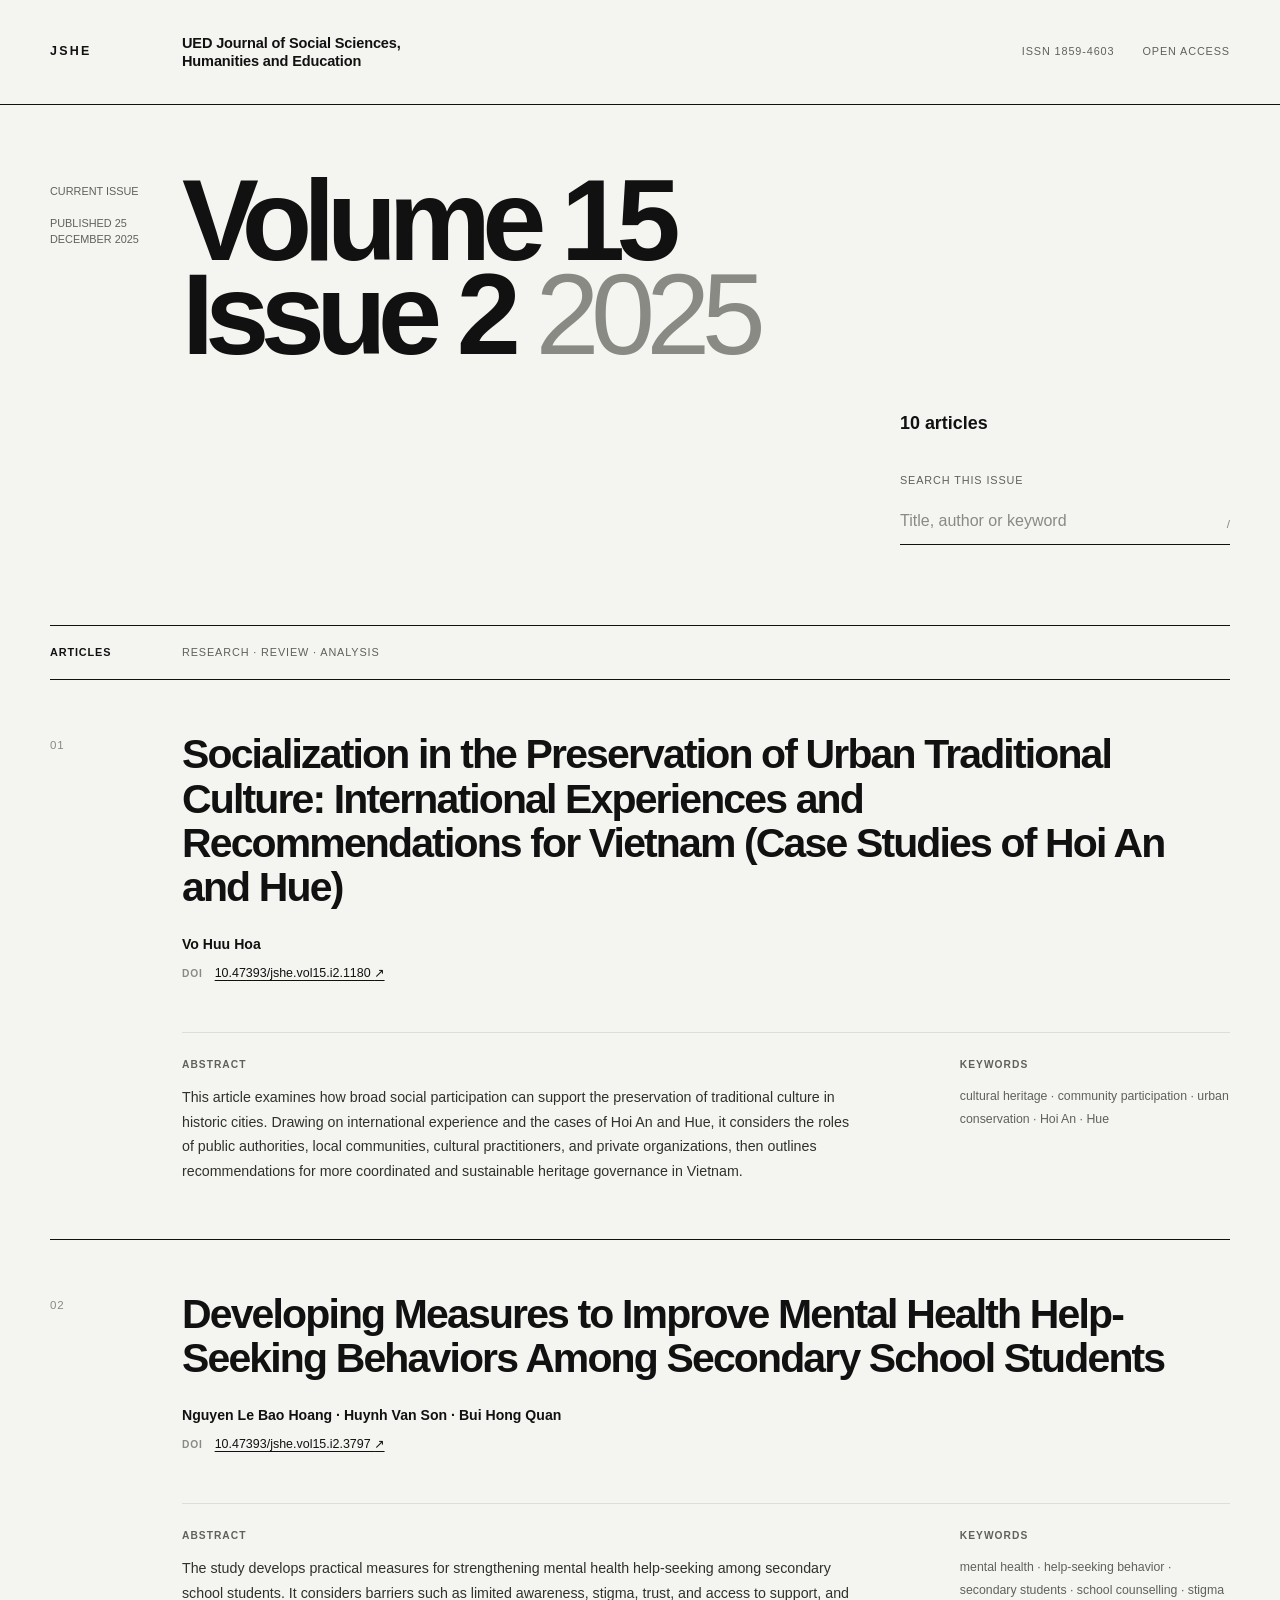
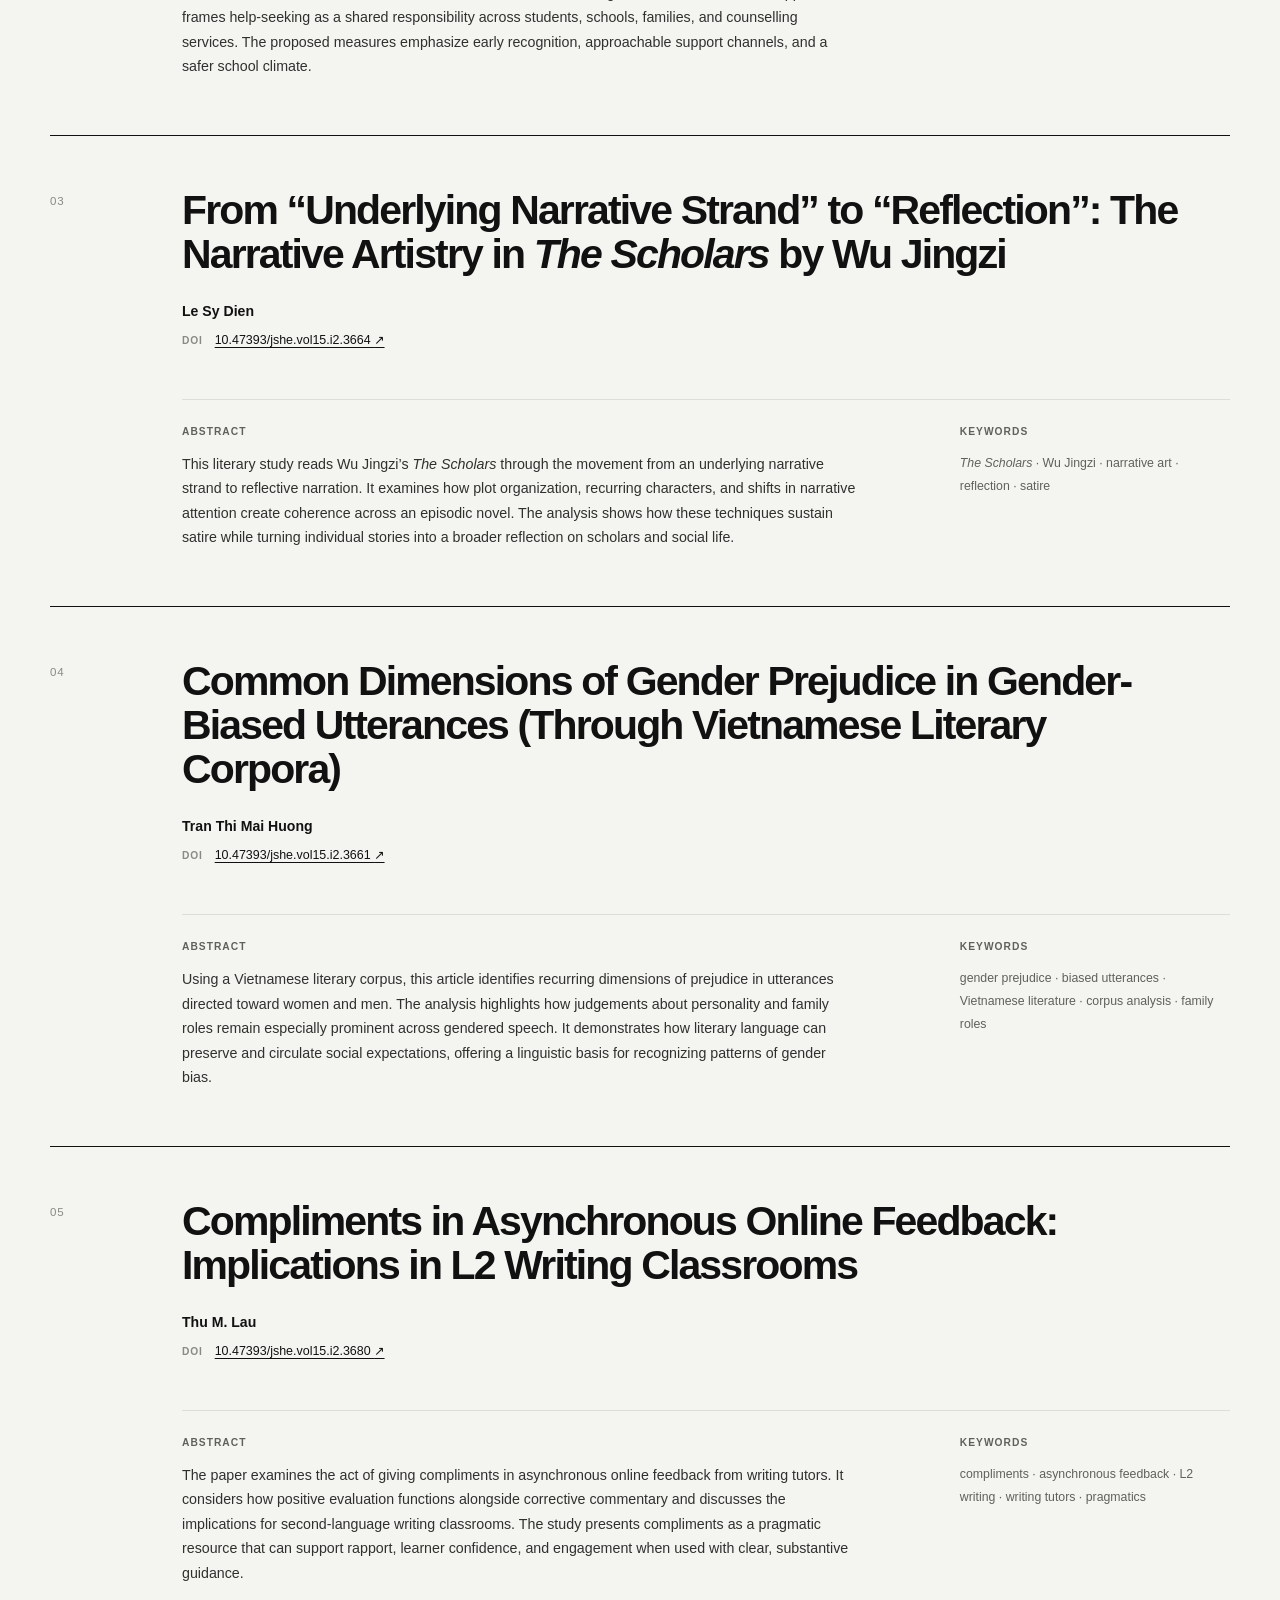
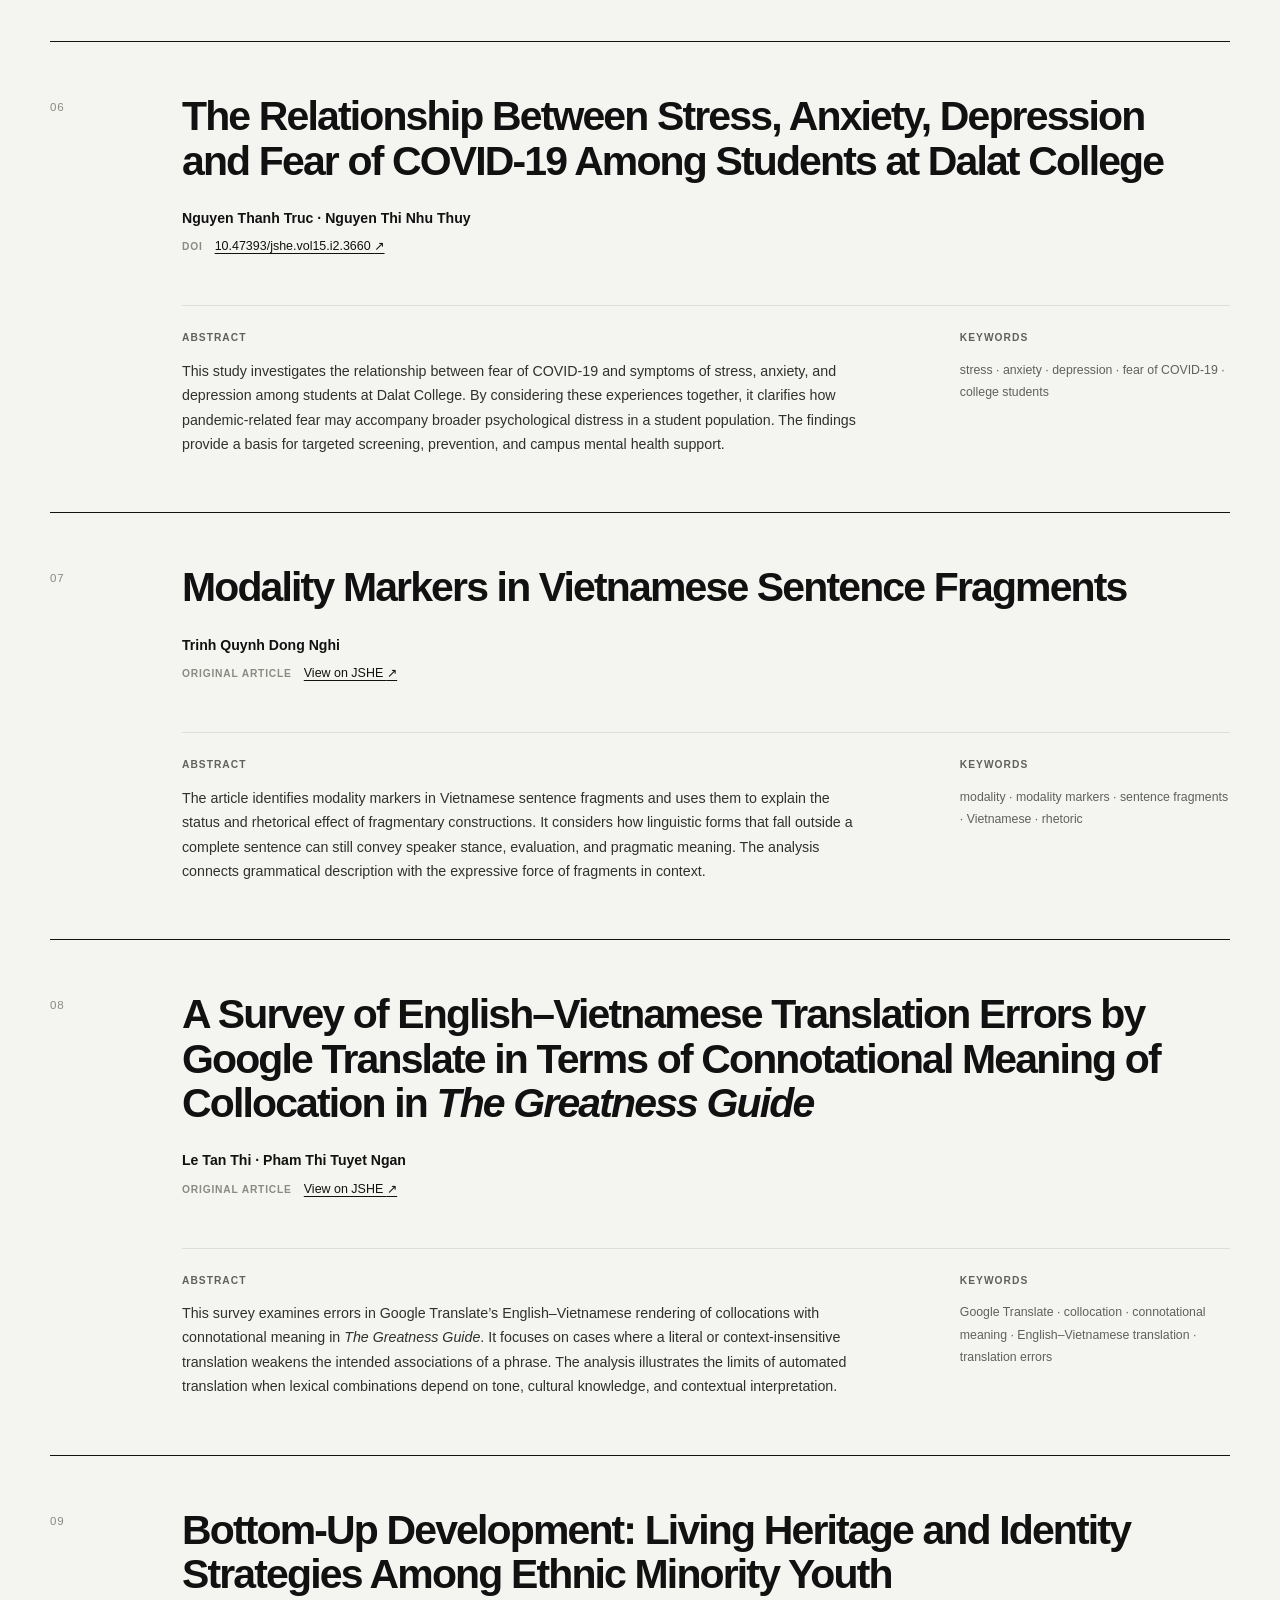
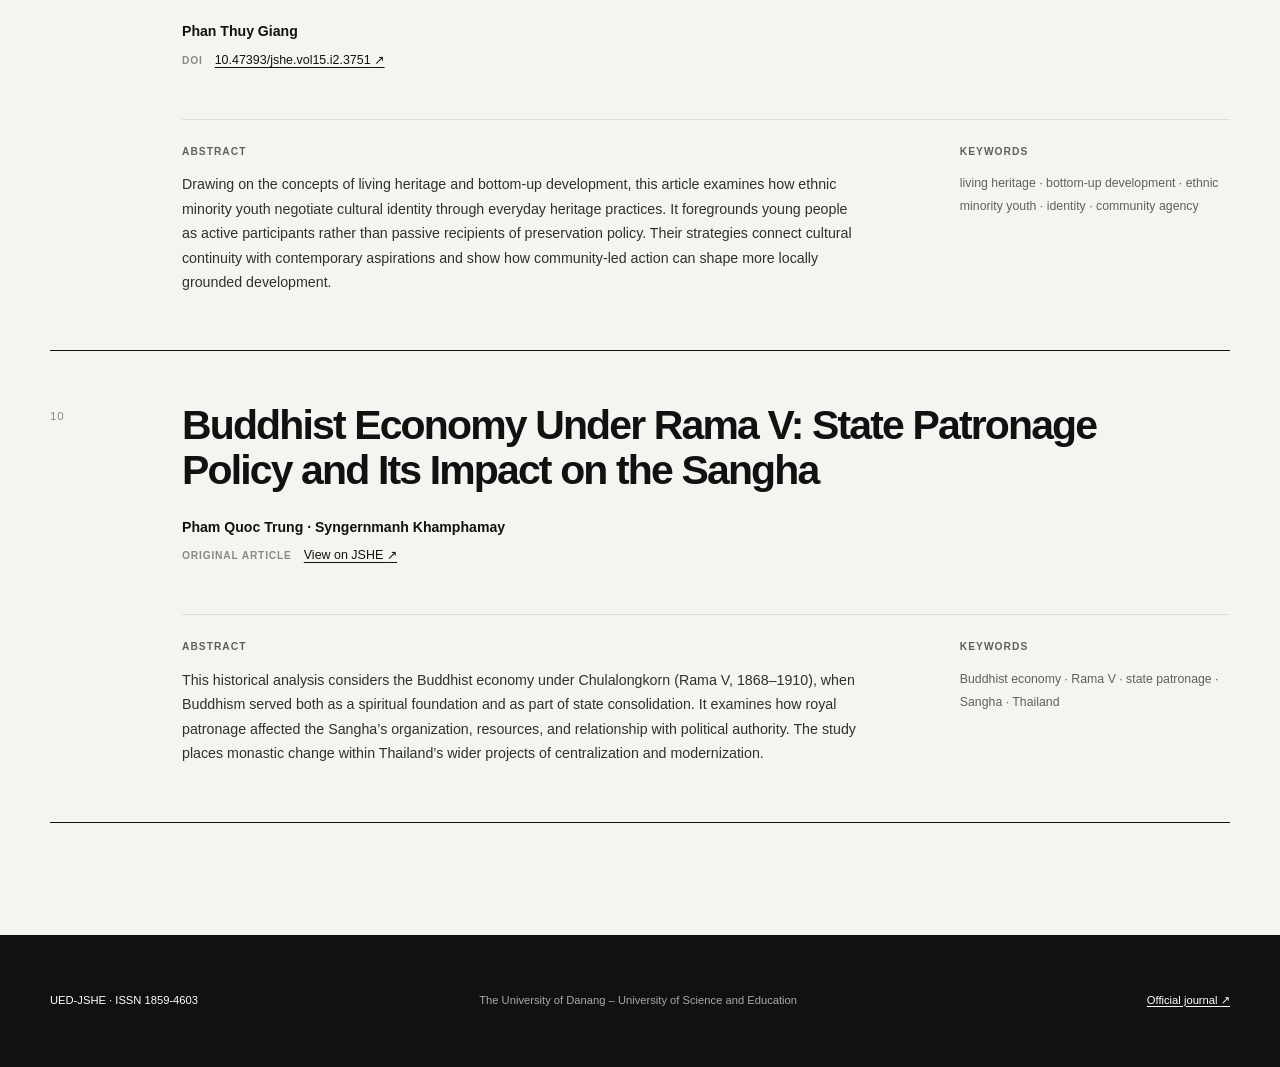
==== commit 31eed1b8: "Redesign journal as a monochrome scholarly index" ====
--- a/index.html
+++ b/index.html
@@ -1,25 +1,18 @@
 <!doctype html>
-<html lang="en" data-theme="light">
+<html lang="en">
   <head>
     <meta charset="utf-8" />
     <meta name="viewport" content="width=device-width, initial-scale=1" />
-    <meta name="theme-color" content="#123f3a" />
+    <meta name="theme-color" content="#f4f4f1" />
     <meta
       name="description"
-      content="UED Journal of Social Sciences, Humanities and Education — a peer-reviewed, open-access journal published by The University of Danang – University of Science and Education."
-    />
-    <meta
-      name="keywords"
-      content="social sciences, humanities, education, open access, peer review, Vietnam, UED, JSHE"
+      content="Volume 15, Issue 2 of the UED Journal of Social Sciences, Humanities and Education: article titles, authors, abstracts, keywords and DOI links."
     />
     <meta name="author" content="UED Journal of Social Sciences, Humanities and Education" />
     <meta property="og:type" content="website" />
     <meta property="og:site_name" content="UED Journal of Social Sciences, Humanities and Education" />
-    <meta property="og:title" content="UED Journal of Social Sciences, Humanities and Education" />
-    <meta
-      property="og:description"
-      content="Peer-reviewed, open-access research across social sciences, humanities and education."
-    />
+    <meta property="og:title" content="UED-JSHE · Volume 15, Issue 2" />
+    <meta property="og:description" content="A concise scholarly index of the journal's current issue." />
     <meta property="og:url" content="https://base27-cvnss.github.io/jsshe/" />
     <meta property="og:image" content="https://base27-cvnss.github.io/jsshe/assets/social-card.svg" />
     <meta name="twitter:card" content="summary_large_image" />
@@ -28,7 +21,7 @@
     <link rel="manifest" href="manifest.webmanifest" />
     <link rel="preconnect" href="https://doi.org" />
     <link rel="stylesheet" href="assets/styles.css" />
-    <title>UED Journal of Social Sciences, Humanities and Education</title>
+    <title>Volume 15, Issue 2 · UED-JSHE</title>
 
     <script type="application/ld+json">
       {
@@ -38,7 +31,7 @@
         "alternateName": "UED-JSHE",
         "issn": "1859-4603",
         "url": "https://base27-cvnss.github.io/jsshe/",
-        "inLanguage": ["en", "vi"],
+        "inLanguage": "en",
         "isAccessibleForFree": true,
         "publisher": {
           "@type": "CollegeOrUniversity",
@@ -50,318 +43,316 @@
     <script src="assets/app.js" defer></script>
   </head>
   <body>
-    <a class="skip-link" href="#main-content" data-i18n="skip">Skip to main content</a>
+    <a class="skip-link" href="#articles">Skip to articles</a>
 
     <header class="site-header" id="top">
-      <div class="utility-bar">
-        <div class="container utility-inner">
-          <p data-i18n="publisherShort">The University of Danang · University of Science and Education</p>
-          <div class="utility-actions" aria-label="Display preferences">
-            <button class="text-button" id="language-toggle" type="button" aria-label="Chuyển sang tiếng Việt">
-              VI
-            </button>
-            <span aria-hidden="true">·</span>
-            <button class="icon-button" id="theme-toggle" type="button" aria-label="Use dark theme">
-              <svg aria-hidden="true" viewBox="0 0 24 24"><path d="M20.5 14.2A8.5 8.5 0 0 1 9.8 3.5 8.5 8.5 0 1 0 20.5 14.2Z" /></svg>
-            </button>
-          </div>
-        </div>
-      </div>
-
-      <div class="container masthead">
-        <a class="brand" href="#home" aria-label="UED-JSHE home">
-          <span class="brand-mark" aria-hidden="true"><span>J</span></span>
-          <span class="brand-copy">
-            <strong>UED Journal of Social Sciences,<br />Humanities and Education</strong>
-            <small>ISSN 1859-4603 · Est. 2011</small>
-          </span>
-        </a>
-        <div class="masthead-actions">
-          <button class="search-trigger" id="search-trigger" type="button">
-            <svg aria-hidden="true" viewBox="0 0 24 24"><circle cx="11" cy="11" r="7" /><path d="m16.5 16.5 4 4" /></svg>
-            <span data-i18n="search">Search</span>
-            <kbd>/</kbd>
-          </button>
-          <a class="button button-primary desktop-only" href="https://jshe.vn/index.php/jshe/submission" target="_blank" rel="noopener">
-            <span data-i18n="submit">Submit a manuscript</span>
-            <svg aria-hidden="true" viewBox="0 0 24 24"><path d="M5 12h14M13 6l6 6-6 6" /></svg>
-          </a>
-        </div>
-      </div>
-
-      <div class="nav-shell">
-        <div class="container nav-inner">
-          <button class="menu-toggle" id="menu-toggle" type="button" aria-expanded="false" aria-controls="primary-nav">
-            <span></span><span></span><span></span><b data-i18n="menu">Menu</b>
-          </button>
-          <nav class="primary-nav" id="primary-nav" aria-label="Primary navigation">
-            <a class="active" href="#home" data-i18n="home">Home</a>
-            <a href="#current" data-i18n="currentIssue">Current issue</a>
-            <a href="#archives" data-i18n="archives">Archives</a>
-            <a href="#announcements" data-i18n="announcements">Announcements</a>
-            <a href="#about" data-i18n="about">About</a>
-            <a href="#policies" data-i18n="policies">Policies</a>
-            <a class="mobile-submit" href="https://jshe.vn/index.php/jshe/submission" target="_blank" rel="noopener" data-i18n="submit">Submit a manuscript</a>
-          </nav>
+      <div class="page-shell masthead">
+        <a class="journal-mark" href="#top" aria-label="UED-JSHE home">JSHE</a>
+        <p class="journal-name">UED Journal of Social Sciences,<br />Humanities and Education</p>
+        <div class="journal-meta">
+          <span>ISSN 1859-4603</span>
+          <span>Open access</span>
         </div>
       </div>
     </header>
 
-    <main id="main-content">
-      <section class="hero" id="home" aria-labelledby="hero-title">
-        <div class="container hero-grid">
-          <div class="hero-copy">
-            <p class="eyebrow" data-i18n="eyebrow">Open access · Peer reviewed · Multidisciplinary</p>
-            <h1 id="hero-title" data-i18n="heroTitle">Research that deepens how we understand people, culture and learning.</h1>
-            <p class="hero-lead" data-i18n="heroLead">
-              Publishing original scholarship in literature, linguistics, history, philosophy, political science,
-              culture, psychology, sociology and education.
-            </p>
-            <div class="hero-actions">
-              <a class="button button-primary" href="#current">
-                <span data-i18n="exploreIssue">Explore the current issue</span>
-                <svg aria-hidden="true" viewBox="0 0 24 24"><path d="M5 12h14M13 6l6 6-6 6" /></svg>
-              </a>
-              <a class="button button-quiet" href="#about" data-i18n="journalScope">Journal scope</a>
-            </div>
-          </div>
-          <aside class="issue-feature" aria-label="Current issue">
-            <div class="issue-art" aria-hidden="true">
-              <span class="issue-monogram">JSHE</span>
-              <span class="issue-volume">15<span>·</span>2</span>
-              <span class="issue-year">2025</span>
-            </div>
-            <div class="issue-feature-copy">
-              <p class="label" data-i18n="latestIssue">Latest issue</p>
-              <h2>Vol. 15, No. 2 <span>(2025)</span></h2>
-              <p data-i18n="publishedDate">Published 25 December 2025</p>
-              <a href="#current" data-i18n="viewToc">View table of contents</a>
-            </div>
-          </aside>
+    <main>
+      <section class="issue-intro page-shell" aria-labelledby="issue-title">
+        <div class="issue-kicker">
+          <p>Current issue</p>
+          <p>Published 25 December 2025</p>
+        </div>
+        <h1 id="issue-title">Volume 15<br />Issue 2 <span>2025</span></h1>
+        <div class="issue-tools">
+          <p id="result-count" aria-live="polite">10 articles</p>
+          <label class="search-field" for="article-search">
+            <span>Search this issue</span>
+            <span class="search-control">
+              <input id="article-search" type="search" placeholder="Title, author or keyword" autocomplete="off" />
+              <kbd aria-hidden="true">/</kbd>
+            </span>
+          </label>
         </div>
       </section>
 
-      <section class="facts-strip" aria-label="Journal facts">
-        <div class="container facts-grid">
-          <div><span data-i18n="publicationModel">Publication model</span><strong data-i18n="openAccess">Open access</strong></div>
-          <div><span data-i18n="reviewModel">Review model</span><strong data-i18n="doubleBlind">Double-anonymous</strong></div>
-          <div><span data-i18n="frequency">Frequency</span><strong data-i18n="biannual">Two issues / year</strong></div>
-          <div><span>DOI prefix</span><strong>10.47393/jshe</strong></div>
+      <section class="article-index page-shell" id="articles" aria-labelledby="articles-heading">
+        <div class="index-heading">
+          <h2 id="articles-heading">Articles</h2>
+          <span>Research · Review · Analysis</span>
         </div>
-      </section>
-
-      <section class="section current-section" id="current" aria-labelledby="current-title">
-        <div class="container content-grid">
-          <div class="main-column">
-            <div class="section-heading split-heading">
-              <div>
-                <p class="eyebrow" data-i18n="tableOfContents">Table of contents</p>
-                <h2 id="current-title" data-i18n="currentHeading">Current issue</h2>
-                <p>Vol. 15, No. 2 (2025) · 25 December 2025</p>
-              </div>
-              <label class="filter-field">
-                <span class="sr-only" data-i18n="filterArticles">Filter articles</span>
-                <svg aria-hidden="true" viewBox="0 0 24 24"><circle cx="11" cy="11" r="7" /><path d="m16.5 16.5 4 4" /></svg>
-                <input id="article-filter" type="search" data-i18n-placeholder="filterPlaceholder" placeholder="Filter by title, author or DOI" autocomplete="off" />
-              </label>
-            </div>
-            <div class="article-list" id="article-list" aria-live="polite"></div>
-            <p class="empty-state" id="empty-state" hidden data-i18n="noArticles">No articles match your search.</p>
-          </div>
-
-          <aside class="sidebar" aria-label="Journal information">
-            <section class="sidebar-card callout-card">
-              <p class="eyebrow" data-i18n="forAuthors">For authors</p>
-              <h2 data-i18n="shareResearch">Share your research</h2>
-              <p data-i18n="authorPrompt">Original manuscripts in English or Vietnamese are welcome throughout the year.</p>
-              <a class="button button-light" href="https://jshe.vn/index.php/jshe/submission" target="_blank" rel="noopener" data-i18n="beginSubmission">Begin a submission</a>
-              <a class="text-link light-link" href="https://jshe.vn/index.php/jshe/about/submissions" target="_blank" rel="noopener" data-i18n="authorGuidelines">Author guidelines</a>
-            </section>
-
-            <section class="sidebar-card">
-              <h2 data-i18n="journalDetails">Journal details</h2>
-              <dl class="metadata-list">
-                <div><dt>ISSN</dt><dd><a href="https://portal.issn.org/resource/ISSN/1859-4603" target="_blank" rel="noopener">1859-4603</a></dd></div>
-                <div><dt data-i18n="language">Languages</dt><dd>English · Tiếng Việt</dd></div>
-                <div><dt data-i18n="founded">Founded</dt><dd>2011</dd></div>
-                <div><dt data-i18n="publisher">Publisher</dt><dd>UD-UED</dd></div>
-              </dl>
-            </section>
-
-            <section class="sidebar-card compact-card">
-              <h2 data-i18n="stayInformed">Stay informed</h2>
-              <p data-i18n="subscribeCopy">Receive calls for papers and new-issue notices.</p>
-              <form id="subscribe-form" class="subscribe-form">
-                <label class="sr-only" for="subscribe-email">Email</label>
-                <input id="subscribe-email" type="email" placeholder="name@institution.edu" required />
-                <button type="submit" aria-label="Subscribe">
-                  <svg aria-hidden="true" viewBox="0 0 24 24"><path d="M5 12h14M13 6l6 6-6 6" /></svg>
-                </button>
-              </form>
-              <p class="form-status" id="subscribe-status" aria-live="polite"></p>
-            </section>
-          </aside>
-        </div>
-      </section>
-
-      <section class="section section-tint" id="announcements" aria-labelledby="announcements-title">
-        <div class="container">
-          <div class="section-heading split-heading">
-            <div>
-              <p class="eyebrow" data-i18n="fromEditors">From the editors</p>
-              <h2 id="announcements-title" data-i18n="announcements">Announcements</h2>
-            </div>
-            <a class="text-link" href="https://jshe.vn/index.php/jshe/announcement" target="_blank" rel="noopener" data-i18n="viewAll">View all</a>
-          </div>
-          <div class="announcement-grid">
-            <article class="announcement featured-announcement">
-              <time datetime="2026-02-06">06 February 2026</time>
-              <p class="tag" data-i18n="callForPapers">Call for papers</p>
-              <h3><a href="https://jshe.vn/index.php/jshe/announcement/view/14" target="_blank" rel="noopener" data-i18n="callTitle">Call for papers for the Journal of Social Sciences, Humanities and Education</a></h3>
-              <p data-i18n="callCopy">Submissions are invited for Issue 1 (June 2026) and Issue 2 (December 2026) across the journal’s disciplinary scope.</p>
-            </article>
-            <article class="announcement">
-              <time datetime="2025-12-25">25 December 2025</time>
-              <p class="tag" data-i18n="newIssue">New issue</p>
-              <h3><a href="#current" data-i18n="issuePublished">Volume 15, Issue 2 has been published</a></h3>
-              <p data-i18n="issuePublishedCopy">Ten peer-reviewed articles spanning heritage, language, psychology, education and cultural studies.</p>
-            </article>
-            <article class="announcement">
-              <time datetime="2022-07-04">04 July 2022</time>
-              <p class="tag" data-i18n="journalNews">Journal news</p>
-              <h3><a href="https://jshe.vn/index.php/jshe/announcement/view/13" target="_blank" rel="noopener" data-i18n="scoreTitle">Article evaluation scores increased by the State Council for Professorship</a></h3>
-              <p data-i18n="scoreCopy">Recognition across literature, linguistics, sociology, education, political science and philosophy.</p>
-            </article>
-          </div>
-        </div>
-      </section>
-
-      <section class="section" id="archives" aria-labelledby="archives-title">
-        <div class="container">
-          <div class="section-heading split-heading">
-            <div>
-              <p class="eyebrow" data-i18n="scholarlyRecord">Scholarly record</p>
-              <h2 id="archives-title" data-i18n="archives">Archives</h2>
-            </div>
-            <a class="text-link" href="https://jshe.vn/index.php/jshe/issue/archive" target="_blank" rel="noopener" data-i18n="completeArchive">Complete archive</a>
-          </div>
-          <div class="archive-list">
-            <a class="archive-row current-archive" href="#current"><span>2025</span><strong>Volume 15</strong><em>2 issues · Current</em><b>→</b></a>
-            <a class="archive-row" href="https://jshe.vn/index.php/jshe/issue/archive" target="_blank" rel="noopener"><span>2024</span><strong>Volume 14</strong><em>2 issues</em><b>→</b></a>
-            <a class="archive-row" href="https://jshe.vn/index.php/jshe/issue/archive" target="_blank" rel="noopener"><span>2023</span><strong>Volume 13</strong><em>2 issues</em><b>→</b></a>
-            <a class="archive-row" href="https://jshe.vn/index.php/jshe/issue/archive" target="_blank" rel="noopener"><span>2022</span><strong>Volume 12</strong><em>2 issues</em><b>→</b></a>
-            <a class="archive-row" href="https://jshe.vn/index.php/jshe/issue/archive" target="_blank" rel="noopener"><span>2021</span><strong>Volume 11</strong><em>2 issues</em><b>→</b></a>
-            <a class="archive-row" href="https://jshe.vn/index.php/jshe/issue/archive" target="_blank" rel="noopener"><span>2020</span><strong>Volume 10</strong><em>2 issues · DOI introduced</em><b>→</b></a>
-          </div>
-        </div>
-      </section>
-
-      <section class="section about-section" id="about" aria-labelledby="about-title">
-        <div class="container about-grid">
-          <div>
-            <p class="eyebrow" data-i18n="aboutJournal">About the journal</p>
-            <h2 id="about-title" data-i18n="publicForum">A rigorous, open forum for interdisciplinary scholarship.</h2>
-          </div>
-          <div class="prose">
-            <p data-i18n="aboutP1">Founded in 2011, UED Journal of Social Sciences, Humanities and Education is a peer-reviewed, open-access research journal published by The University of Danang – University of Science and Education.</p>
-            <p data-i18n="aboutP2">The journal publishes original articles, source publications, reviews and other forms of scholarly expression in English and Vietnamese. Its scope covers literature and linguistics, history and archaeology, philosophy and political science, cultural and religious studies, psychology, sociology and education.</p>
-            <p data-i18n="aboutP3">The journal is included among the refereed academic journals recognized by Vietnam’s State Council for Professorship for relevant disciplines.</p>
-            <a class="text-link" href="https://jshe.vn/index.php/jshe/about" target="_blank" rel="noopener" data-i18n="readProfile">Read the full journal profile</a>
-          </div>
-        </div>
-      </section>
-
-      <section class="section workflow-section" id="policies" aria-labelledby="workflow-title">
-        <div class="container">
-          <div class="section-heading">
-            <p class="eyebrow" data-i18n="editorialStandards">Editorial standards</p>
-            <h2 id="workflow-title" data-i18n="pathPublication">A clear path from submission to publication</h2>
-          </div>
-          <ol class="workflow-list">
-            <li><span>01</span><div><h3 data-i18n="submission">Submission</h3><p data-i18n="submissionCopy">Scope, originality and basic requirements are checked by the editorial office.</p></div></li>
-            <li><span>02</span><div><h3 data-i18n="screening">Editorial screening</h3><p data-i18n="screeningCopy">An editor assesses scholarly fit, integrity and readiness for external review.</p></div></li>
-            <li><span>03</span><div><h3 data-i18n="review">Double-anonymous review</h3><p data-i18n="reviewCopy">Independent specialists evaluate the manuscript without author or reviewer identities.</p></div></li>
-            <li><span>04</span><div><h3 data-i18n="decision">Decision & revision</h3><p data-i18n="decisionCopy">Authors address reviewer comments; editors make and document the final decision.</p></div></li>
-            <li><span>05</span><div><h3 data-i18n="production">Production</h3><p data-i18n="productionCopy">Accepted work is copyedited, typeset, assigned metadata and published online.</p></div></li>
-          </ol>
-          <div class="policy-links">
-            <a href="https://jshe.vn/index.php/jshe/about/editorialPolicies" target="_blank" rel="noopener"><span data-i18n="editorialPolicies">Editorial policies</span><b aria-hidden="true">→</b></a>
-            <a href="https://jshe.vn/index.php/jshe/about/submissions" target="_blank" rel="noopener"><span data-i18n="authorGuidelines">Author guidelines</span><b aria-hidden="true">→</b></a>
-            <a href="https://jshe.vn/index.php/jshe/about/privacy" target="_blank" rel="noopener"><span data-i18n="privacy">Privacy statement</span><b aria-hidden="true">→</b></a>
-          </div>
-        </div>
+
+        <ol class="article-list" id="article-list">
+          <li class="article-entry">
+            <article>
+              <p class="article-number" aria-label="Article 1">01</p>
+              <div class="article-content">
+                <header class="article-header">
+                  <h2>Socialization in the Preservation of Urban Traditional Culture: International Experiences and Recommendations for Vietnam (Case Studies of Hoi An and Hue)</h2>
+                  <p class="authors">Vo Huu Hoa</p>
+                  <p class="source-link">
+                    <span>DOI</span>
+                    <a href="https://doi.org/10.47393/jshe.vol15.i2.1180" target="_blank" rel="noopener">10.47393/jshe.vol15.i2.1180 <span aria-hidden="true">↗</span></a>
+                  </p>
+                </header>
+                <div class="article-details">
+                  <div class="abstract">
+                    <h3>Abstract</h3>
+                    <p>This article examines how broad social participation can support the preservation of traditional culture in historic cities. Drawing on international experience and the cases of Hoi An and Hue, it considers the roles of public authorities, local communities, cultural practitioners, and private organizations, then outlines recommendations for more coordinated and sustainable heritage governance in Vietnam.</p>
+                  </div>
+                  <div class="keywords">
+                    <h3>Keywords</h3>
+                    <p>cultural heritage · community participation · urban conservation · Hoi An · Hue</p>
+                  </div>
+                </div>
+              </div>
+            </article>
+          </li>
+
+          <li class="article-entry">
+            <article>
+              <p class="article-number" aria-label="Article 2">02</p>
+              <div class="article-content">
+                <header class="article-header">
+                  <h2>Developing Measures to Improve Mental Health Help-Seeking Behaviors Among Secondary School Students</h2>
+                  <p class="authors">Nguyen Le Bao Hoang · Huynh Van Son · Bui Hong Quan</p>
+                  <p class="source-link">
+                    <span>DOI</span>
+                    <a href="https://doi.org/10.47393/jshe.vol15.i2.3797" target="_blank" rel="noopener">10.47393/jshe.vol15.i2.3797 <span aria-hidden="true">↗</span></a>
+                  </p>
+                </header>
+                <div class="article-details">
+                  <div class="abstract">
+                    <h3>Abstract</h3>
+                    <p>The study develops practical measures for strengthening mental health help-seeking among secondary school students. It considers barriers such as limited awareness, stigma, trust, and access to support, and frames help-seeking as a shared responsibility across students, schools, families, and counselling services. The proposed measures emphasize early recognition, approachable support channels, and a safer school climate.</p>
+                  </div>
+                  <div class="keywords">
+                    <h3>Keywords</h3>
+                    <p>mental health · help-seeking behavior · secondary students · school counselling · stigma</p>
+                  </div>
+                </div>
+              </div>
+            </article>
+          </li>
+
+          <li class="article-entry">
+            <article>
+              <p class="article-number" aria-label="Article 3">03</p>
+              <div class="article-content">
+                <header class="article-header">
+                  <h2>From “Underlying Narrative Strand” to “Reflection”: The Narrative Artistry in <cite>The Scholars</cite> by Wu Jingzi</h2>
+                  <p class="authors">Le Sy Dien</p>
+                  <p class="source-link">
+                    <span>DOI</span>
+                    <a href="https://doi.org/10.47393/jshe.vol15.i2.3664" target="_blank" rel="noopener">10.47393/jshe.vol15.i2.3664 <span aria-hidden="true">↗</span></a>
+                  </p>
+                </header>
+                <div class="article-details">
+                  <div class="abstract">
+                    <h3>Abstract</h3>
+                    <p>This literary study reads Wu Jingzi’s <cite>The Scholars</cite> through the movement from an underlying narrative strand to reflective narration. It examines how plot organization, recurring characters, and shifts in narrative attention create coherence across an episodic novel. The analysis shows how these techniques sustain satire while turning individual stories into a broader reflection on scholars and social life.</p>
+                  </div>
+                  <div class="keywords">
+                    <h3>Keywords</h3>
+                    <p><cite>The Scholars</cite> · Wu Jingzi · narrative art · reflection · satire</p>
+                  </div>
+                </div>
+              </div>
+            </article>
+          </li>
+
+          <li class="article-entry">
+            <article>
+              <p class="article-number" aria-label="Article 4">04</p>
+              <div class="article-content">
+                <header class="article-header">
+                  <h2>Common Dimensions of Gender Prejudice in Gender-Biased Utterances (Through Vietnamese Literary Corpora)</h2>
+                  <p class="authors">Tran Thi Mai Huong</p>
+                  <p class="source-link">
+                    <span>DOI</span>
+                    <a href="https://doi.org/10.47393/jshe.vol15.i2.3661" target="_blank" rel="noopener">10.47393/jshe.vol15.i2.3661 <span aria-hidden="true">↗</span></a>
+                  </p>
+                </header>
+                <div class="article-details">
+                  <div class="abstract">
+                    <h3>Abstract</h3>
+                    <p>Using a Vietnamese literary corpus, this article identifies recurring dimensions of prejudice in utterances directed toward women and men. The analysis highlights how judgements about personality and family roles remain especially prominent across gendered speech. It demonstrates how literary language can preserve and circulate social expectations, offering a linguistic basis for recognizing patterns of gender bias.</p>
+                  </div>
+                  <div class="keywords">
+                    <h3>Keywords</h3>
+                    <p>gender prejudice · biased utterances · Vietnamese literature · corpus analysis · family roles</p>
+                  </div>
+                </div>
+              </div>
+            </article>
+          </li>
+
+          <li class="article-entry">
+            <article>
+              <p class="article-number" aria-label="Article 5">05</p>
+              <div class="article-content">
+                <header class="article-header">
+                  <h2>Compliments in Asynchronous Online Feedback: Implications in L2 Writing Classrooms</h2>
+                  <p class="authors">Thu M. Lau</p>
+                  <p class="source-link">
+                    <span>DOI</span>
+                    <a href="https://doi.org/10.47393/jshe.vol15.i2.3680" target="_blank" rel="noopener">10.47393/jshe.vol15.i2.3680 <span aria-hidden="true">↗</span></a>
+                  </p>
+                </header>
+                <div class="article-details">
+                  <div class="abstract">
+                    <h3>Abstract</h3>
+                    <p>The paper examines the act of giving compliments in asynchronous online feedback from writing tutors. It considers how positive evaluation functions alongside corrective commentary and discusses the implications for second-language writing classrooms. The study presents compliments as a pragmatic resource that can support rapport, learner confidence, and engagement when used with clear, substantive guidance.</p>
+                  </div>
+                  <div class="keywords">
+                    <h3>Keywords</h3>
+                    <p>compliments · asynchronous feedback · L2 writing · writing tutors · pragmatics</p>
+                  </div>
+                </div>
+              </div>
+            </article>
+          </li>
+
+          <li class="article-entry">
+            <article>
+              <p class="article-number" aria-label="Article 6">06</p>
+              <div class="article-content">
+                <header class="article-header">
+                  <h2>The Relationship Between Stress, Anxiety, Depression and Fear of COVID-19 Among Students at Dalat College</h2>
+                  <p class="authors">Nguyen Thanh Truc · Nguyen Thi Nhu Thuy</p>
+                  <p class="source-link">
+                    <span>DOI</span>
+                    <a href="https://doi.org/10.47393/jshe.vol15.i2.3660" target="_blank" rel="noopener">10.47393/jshe.vol15.i2.3660 <span aria-hidden="true">↗</span></a>
+                  </p>
+                </header>
+                <div class="article-details">
+                  <div class="abstract">
+                    <h3>Abstract</h3>
+                    <p>This study investigates the relationship between fear of COVID-19 and symptoms of stress, anxiety, and depression among students at Dalat College. By considering these experiences together, it clarifies how pandemic-related fear may accompany broader psychological distress in a student population. The findings provide a basis for targeted screening, prevention, and campus mental health support.</p>
+                  </div>
+                  <div class="keywords">
+                    <h3>Keywords</h3>
+                    <p>stress · anxiety · depression · fear of COVID-19 · college students</p>
+                  </div>
+                </div>
+              </div>
+            </article>
+          </li>
+
+          <li class="article-entry">
+            <article>
+              <p class="article-number" aria-label="Article 7">07</p>
+              <div class="article-content">
+                <header class="article-header">
+                  <h2>Modality Markers in Vietnamese Sentence Fragments</h2>
+                  <p class="authors">Trinh Quynh Dong Nghi</p>
+                  <p class="source-link">
+                    <span>Original article</span>
+                    <a href="https://jshe.vn/index.php/jshe/article/view/1039" target="_blank" rel="noopener">View on JSHE <span aria-hidden="true">↗</span></a>
+                  </p>
+                </header>
+                <div class="article-details">
+                  <div class="abstract">
+                    <h3>Abstract</h3>
+                    <p>The article identifies modality markers in Vietnamese sentence fragments and uses them to explain the status and rhetorical effect of fragmentary constructions. It considers how linguistic forms that fall outside a complete sentence can still convey speaker stance, evaluation, and pragmatic meaning. The analysis connects grammatical description with the expressive force of fragments in context.</p>
+                  </div>
+                  <div class="keywords">
+                    <h3>Keywords</h3>
+                    <p>modality · modality markers · sentence fragments · Vietnamese · rhetoric</p>
+                  </div>
+                </div>
+              </div>
+            </article>
+          </li>
+
+          <li class="article-entry">
+            <article>
+              <p class="article-number" aria-label="Article 8">08</p>
+              <div class="article-content">
+                <header class="article-header">
+                  <h2>A Survey of English–Vietnamese Translation Errors by Google Translate in Terms of Connotational Meaning of Collocation in <cite>The Greatness Guide</cite></h2>
+                  <p class="authors">Le Tan Thi · Pham Thi Tuyet Ngan</p>
+                  <p class="source-link">
+                    <span>Original article</span>
+                    <a href="https://jshe.vn/index.php/jshe/article/view/1166" target="_blank" rel="noopener">View on JSHE <span aria-hidden="true">↗</span></a>
+                  </p>
+                </header>
+                <div class="article-details">
+                  <div class="abstract">
+                    <h3>Abstract</h3>
+                    <p>This survey examines errors in Google Translate’s English–Vietnamese rendering of collocations with connotational meaning in <cite>The Greatness Guide</cite>. It focuses on cases where a literal or context-insensitive translation weakens the intended associations of a phrase. The analysis illustrates the limits of automated translation when lexical combinations depend on tone, cultural knowledge, and contextual interpretation.</p>
+                  </div>
+                  <div class="keywords">
+                    <h3>Keywords</h3>
+                    <p>Google Translate · collocation · connotational meaning · English–Vietnamese translation · translation errors</p>
+                  </div>
+                </div>
+              </div>
+            </article>
+          </li>
+
+          <li class="article-entry">
+            <article>
+              <p class="article-number" aria-label="Article 9">09</p>
+              <div class="article-content">
+                <header class="article-header">
+                  <h2>Bottom-Up Development: Living Heritage and Identity Strategies Among Ethnic Minority Youth</h2>
+                  <p class="authors">Phan Thuy Giang</p>
+                  <p class="source-link">
+                    <span>DOI</span>
+                    <a href="https://doi.org/10.47393/jshe.vol15.i2.3751" target="_blank" rel="noopener">10.47393/jshe.vol15.i2.3751 <span aria-hidden="true">↗</span></a>
+                  </p>
+                </header>
+                <div class="article-details">
+                  <div class="abstract">
+                    <h3>Abstract</h3>
+                    <p>Drawing on the concepts of living heritage and bottom-up development, this article examines how ethnic minority youth negotiate cultural identity through everyday heritage practices. It foregrounds young people as active participants rather than passive recipients of preservation policy. Their strategies connect cultural continuity with contemporary aspirations and show how community-led action can shape more locally grounded development.</p>
+                  </div>
+                  <div class="keywords">
+                    <h3>Keywords</h3>
+                    <p>living heritage · bottom-up development · ethnic minority youth · identity · community agency</p>
+                  </div>
+                </div>
+              </div>
+            </article>
+          </li>
+
+          <li class="article-entry">
+            <article>
+              <p class="article-number" aria-label="Article 10">10</p>
+              <div class="article-content">
+                <header class="article-header">
+                  <h2>Buddhist Economy Under Rama V: State Patronage Policy and Its Impact on the Sangha</h2>
+                  <p class="authors">Pham Quoc Trung · Syngernmanh Khamphamay</p>
+                  <p class="source-link">
+                    <span>Original article</span>
+                    <a href="https://jshe.vn/index.php/jshe/article/view/1202" target="_blank" rel="noopener">View on JSHE <span aria-hidden="true">↗</span></a>
+                  </p>
+                </header>
+                <div class="article-details">
+                  <div class="abstract">
+                    <h3>Abstract</h3>
+                    <p>This historical analysis considers the Buddhist economy under Chulalongkorn (Rama V, 1868–1910), when Buddhism served both as a spiritual foundation and as part of state consolidation. It examines how royal patronage affected the Sangha’s organization, resources, and relationship with political authority. The study places monastic change within Thailand’s wider projects of centralization and modernization.</p>
+                  </div>
+                  <div class="keywords">
+                    <h3>Keywords</h3>
+                    <p>Buddhist economy · Rama V · state patronage · Sangha · Thailand</p>
+                  </div>
+                </div>
+              </div>
+            </article>
+          </li>
+        </ol>
+
+        <p class="empty-state" id="empty-state" hidden>No articles match your search.</p>
       </section>
     </main>
 
     <footer class="site-footer">
-      <div class="container footer-grid">
-        <div class="footer-brand">
-          <span class="brand-mark inverse" aria-hidden="true"><span>J</span></span>
-          <p><strong>UED Journal of Social Sciences,<br />Humanities and Education</strong></p>
-          <p class="footer-note" data-i18n="openKnowledge">Independent scholarship. Open knowledge.</p>
-        </div>
-        <div>
-          <h2 data-i18n="navigate">Navigate</h2>
-          <a href="#current" data-i18n="currentIssue">Current issue</a>
-          <a href="#archives" data-i18n="archives">Archives</a>
-          <a href="#about" data-i18n="about">About</a>
-          <a href="https://jshe.vn/index.php/jshe/submission" target="_blank" rel="noopener" data-i18n="submit">Submit a manuscript</a>
-        </div>
-        <div>
-          <h2 data-i18n="contact">Contact</h2>
-          <address>Building A5, 459 Ton Duc Thang<br />Lien Chieu, Da Nang, Vietnam</address>
-          <a href="mailto:editor@ued.udn.vn">editor@ued.udn.vn</a>
-          <a href="tel:+842366569179">(+84) 02366 569 179</a>
-        </div>
-        <div>
-          <h2 data-i18n="publishing">Publishing</h2>
-          <a href="https://jshe.vn/index.php/jshe/gateway/plugin/WebFeedGatewayPlugin/rss2" target="_blank" rel="noopener">RSS feed</a>
-          <a href="https://pkp.sfu.ca/software/ojs/" target="_blank" rel="noopener">Open Journal Systems</a>
-          <a href="https://creativecommons.org/licenses/by-nc-nd/4.0/" target="_blank" rel="license noopener">CC BY-NC-ND 4.0</a>
-        </div>
-      </div>
-      <div class="container footer-bottom">
-        <p>© <span id="current-year">2026</span> UED-JSHE. <span data-i18n="rights">All rights reserved.</span></p>
-        <p data-i18n="designNote">A minimal scholarly publishing interface inspired by open-access principles.</p>
-        <a href="#top" data-i18n="backTop">Back to top ↑</a>
+      <div class="page-shell footer-inner">
+        <p>UED-JSHE · ISSN 1859-4603</p>
+        <p>The University of Danang – University of Science and Education</p>
+        <a href="https://jshe.vn/index.php/jshe" target="_blank" rel="noopener">Official journal <span aria-hidden="true">↗</span></a>
       </div>
     </footer>
-
-    <dialog class="search-dialog" id="search-dialog" aria-labelledby="search-title">
-      <div class="dialog-head">
-        <div>
-          <p class="eyebrow" data-i18n="journalSearch">Journal search</p>
-          <h2 id="search-title" data-i18n="searchArticles">Search articles</h2>
-        </div>
-        <button id="search-close" class="icon-button" type="button" aria-label="Close search">×</button>
-      </div>
-      <label class="dialog-search">
-        <svg aria-hidden="true" viewBox="0 0 24 24"><circle cx="11" cy="11" r="7" /><path d="m16.5 16.5 4 4" /></svg>
-        <input id="global-search" type="search" placeholder="Title, author or DOI" autocomplete="off" />
-      </label>
-      <div class="search-results" id="search-results" aria-live="polite"></div>
-    </dialog>
-
-    <template id="article-template">
-      <article class="article-item">
-        <div class="article-count" aria-hidden="true"></div>
-        <div class="article-body">
-          <p class="article-section">Research article</p>
-          <h3><a class="article-title" target="_blank" rel="noopener"></a></h3>
-          <p class="article-authors"></p>
-          <div class="article-meta">
-            <a class="article-doi" target="_blank" rel="noopener"></a>
-            <span class="article-pages"></span>
-          </div>
-        </div>
-        <div class="article-actions">
-          <a class="pdf-link" target="_blank" rel="noopener">
-            <svg aria-hidden="true" viewBox="0 0 24 24"><path d="M7 3h7l4 4v14H7z" /><path d="M14 3v5h5M9.5 14h5M9.5 17h4" /></svg>
-            <span>PDF</span>
-          </a>
-          <button class="cite-button" type="button" data-i18n="copyDoi">Copy DOI</button>
-        </div>
-      </article>
-    </template>
   </body>
 </html>
--- a/assets/styles.css
+++ b/assets/styles.css
@@ -1,406 +1,565 @@
 :root {
-  --ink: #17211f;
-  --muted: #66706d;
-  --paper: #fbfaf6;
+  --ink: #111111;
+  --muted: #60605c;
+  --quiet: #8a8a84;
+  --line: #ccccc8;
+  --soft-line: #deded9;
+  --paper: #f4f4f1;
   --surface: #ffffff;
-  --surface-2: #eef3ef;
-  --line: #d8dfda;
-  --brand: #123f3a;
-  --brand-strong: #0b302c;
-  --accent: #d6ef54;
-  --accent-ink: #17302b;
-  --serif: Georgia, "Times New Roman", serif;
-  --sans: Inter, ui-sans-serif, system-ui, -apple-system, BlinkMacSystemFont, "Segoe UI", sans-serif;
-  --shadow: 0 18px 55px rgb(18 63 58 / 10%);
+  --sans: Inter, "Helvetica Neue", Helvetica, Arial, ui-sans-serif, system-ui, -apple-system, sans-serif;
   color-scheme: light;
+  font-synthesis: none;
+}
+
+* {
+  box-sizing: border-box;
+}
+
+html {
   scroll-behavior: smooth;
 }
 
-html[data-theme="dark"] {
-  --ink: #eff6f2;
-  --muted: #a8b7b2;
-  --paper: #101715;
-  --surface: #17201d;
-  --surface-2: #1d2a26;
-  --line: #33423d;
-  --brand: #c7ebe0;
-  --brand-strong: #e0f6ef;
-  --accent: #d6ef54;
-  --accent-ink: #17302b;
-  --shadow: 0 18px 55px rgb(0 0 0 / 25%);
-  color-scheme: dark;
-}
-
-* { box-sizing: border-box; }
-html { scroll-padding-top: 8.5rem; }
 body {
   margin: 0;
   color: var(--ink);
   background: var(--paper);
   font-family: var(--sans);
   font-size: 16px;
-  line-height: 1.65;
+  line-height: 1.6;
   text-rendering: optimizeLegibility;
-}
-
-body.nav-open,
-body.dialog-open { overflow: hidden; }
-
-a { color: inherit; text-decoration-thickness: 1px; text-underline-offset: 0.2em; }
-a:hover { text-decoration-thickness: 2px; }
-button, input { font: inherit; }
-button { color: inherit; }
-img, svg { display: block; }
-svg { fill: none; stroke: currentColor; stroke-linecap: round; stroke-linejoin: round; stroke-width: 1.75; }
-
-.container { width: min(1180px, calc(100% - 3rem)); margin-inline: auto; }
-.sr-only {
-  position: absolute !important;
-  width: 1px !important;
-  height: 1px !important;
-  padding: 0 !important;
-  margin: -1px !important;
-  overflow: hidden !important;
-  clip: rect(0, 0, 0, 0) !important;
-  white-space: nowrap !important;
-  border: 0 !important;
+  -webkit-font-smoothing: antialiased;
+}
+
+a {
+  color: inherit;
+  text-decoration-thickness: 1px;
+  text-underline-offset: 0.22em;
+}
+
+a:hover {
+  text-decoration-thickness: 2px;
+}
+
+button,
+input {
+  font: inherit;
+}
+
+[hidden] {
+  display: none !important;
+}
+
+.page-shell {
+  width: min(1180px, calc(100% - 64px));
+  margin-inline: auto;
 }
 
 .skip-link {
   position: fixed;
-  z-index: 999;
-  top: 0.75rem;
-  left: 0.75rem;
+  z-index: 20;
+  top: 12px;
+  left: 12px;
+  padding: 10px 14px;
   transform: translateY(-160%);
-  padding: 0.7rem 1rem;
-  background: var(--accent);
-  color: var(--accent-ink);
+  color: var(--surface);
+  background: var(--ink);
+  font-size: 0.75rem;
+  font-weight: 700;
+}
+
+.skip-link:focus {
+  transform: translateY(0);
+}
+
+:focus-visible {
+  outline: 2px solid var(--ink);
+  outline-offset: 4px;
+}
+
+.site-header {
+  border-bottom: 1px solid var(--ink);
+}
+
+.masthead {
+  min-height: 104px;
+  display: grid;
+  grid-template-columns: 100px minmax(0, 1fr) auto;
+  align-items: center;
+  gap: 32px;
+}
+
+.journal-mark {
+  width: max-content;
+  font-size: 0.78rem;
   font-weight: 800;
-}
-.skip-link:focus { transform: translateY(0); }
-
-.utility-bar { color: #dbece7; background: #092d29; font-size: 0.74rem; letter-spacing: 0.03em; }
-.utility-inner { min-height: 34px; display: flex; align-items: center; justify-content: space-between; gap: 1rem; }
-.utility-inner p { margin: 0; }
-.utility-actions { display: flex; align-items: center; gap: 0.6rem; }
-.text-button, .icon-button { border: 0; background: transparent; cursor: pointer; }
-.text-button { padding: 0.2rem; color: inherit; font-size: 0.74rem; font-weight: 800; letter-spacing: 0.08em; }
-.icon-button { display: grid; width: 32px; height: 32px; padding: 0.35rem; place-items: center; border-radius: 50%; }
-.icon-button:hover { background: rgb(255 255 255 / 10%); }
-.icon-button svg { width: 18px; height: 18px; }
-
-.site-header { position: relative; z-index: 20; background: var(--surface); border-bottom: 1px solid var(--line); }
-.masthead { min-height: 118px; display: flex; align-items: center; justify-content: space-between; gap: 2rem; }
-.brand { display: flex; align-items: center; gap: 1rem; text-decoration: none; }
-.brand-mark {
+  letter-spacing: 0.18em;
+  text-decoration: none;
+}
+
+.journal-name {
+  margin: 0;
+  font-size: 0.91rem;
+  font-weight: 600;
+  letter-spacing: -0.01em;
+  line-height: 1.25;
+}
+
+.journal-meta {
+  display: flex;
+  gap: 28px;
+  color: var(--muted);
+  font-size: 0.68rem;
+  letter-spacing: 0.08em;
+  text-transform: uppercase;
+}
+
+.issue-intro {
+  min-height: 520px;
+  display: grid;
+  grid-template-columns: 100px minmax(0, 1fr) minmax(260px, 330px);
+  align-items: start;
+  gap: 32px;
+  padding-block: 68px 76px;
+}
+
+.issue-kicker {
+  padding-top: 11px;
+  color: var(--muted);
+  font-size: 0.68rem;
+  line-height: 1.45;
+  text-transform: uppercase;
+}
+
+.issue-kicker p {
+  margin: 0 0 16px;
+}
+
+.issue-intro h1 {
+  max-width: 700px;
+  margin: 0;
+  font-size: clamp(4.5rem, 9vw, 8.3rem);
+  font-weight: 550;
+  letter-spacing: -0.075em;
+  line-height: 0.82;
+}
+
+.issue-intro h1 span {
+  color: var(--quiet);
+  font-weight: 400;
+}
+
+.issue-tools {
+  align-self: end;
+  padding-bottom: 4px;
+}
+
+.issue-tools > p {
+  margin: 0 0 34px;
+  font-size: 1.12rem;
+  font-weight: 650;
+}
+
+.search-field {
+  display: grid;
+  gap: 9px;
+}
+
+.search-field > span:first-child {
+  color: var(--muted);
+  font-size: 0.68rem;
+  letter-spacing: 0.08em;
+  text-transform: uppercase;
+}
+
+.search-control {
   position: relative;
-  display: grid;
-  width: 56px;
-  height: 66px;
-  flex: 0 0 auto;
-  place-items: center;
-  overflow: hidden;
-  color: var(--accent);
-  background: var(--brand);
-}
-.brand-mark::before, .brand-mark::after { content: ""; position: absolute; width: 46px; height: 1px; background: currentColor; opacity: 0.55; }
-.brand-mark::before { top: 13px; left: 26px; transform: rotate(58deg); }
-.brand-mark::after { right: 24px; bottom: 15px; transform: rotate(-58deg); }
-.brand-mark span { font-family: var(--serif); font-size: 2.2rem; font-weight: 700; line-height: 1; }
-.brand-copy { display: grid; gap: 0.25rem; }
-.brand-copy strong { color: var(--brand-strong); font-family: var(--serif); font-size: clamp(1rem, 1.5vw, 1.32rem); line-height: 1.18; }
-.brand-copy small { color: var(--muted); font-size: 0.68rem; font-weight: 700; letter-spacing: 0.12em; text-transform: uppercase; }
-.masthead-actions { display: flex; align-items: center; gap: 0.75rem; }
-.search-trigger {
+  display: block;
+}
+
+.search-control input {
+  width: 100%;
+  padding: 10px 36px 10px 0;
+  color: var(--ink);
+  background: transparent;
+  border: 0;
+  border-bottom: 1px solid var(--ink);
+  border-radius: 0;
+  outline: 0;
+  appearance: none;
+}
+
+.search-control input::placeholder {
+  color: var(--quiet);
+}
+
+.search-control input:focus {
+  border-bottom-width: 2px;
+}
+
+.search-control kbd {
+  position: absolute;
+  right: 0;
+  bottom: 11px;
+  color: var(--quiet);
+  background: none;
+  border: 0;
+  font-family: inherit;
+  font-size: 0.74rem;
+}
+
+.article-index {
+  padding-bottom: 112px;
+}
+
+.index-heading {
+  display: grid;
+  grid-template-columns: 100px minmax(0, 1fr);
+  gap: 32px;
+  padding-block: 18px;
+  border-top: 1px solid var(--ink);
+  border-bottom: 1px solid var(--ink);
+}
+
+.index-heading h2,
+.index-heading span {
+  margin: 0;
+  font-size: 0.68rem;
+  font-weight: 600;
+  letter-spacing: 0.08em;
+  text-transform: uppercase;
+}
+
+.index-heading span {
+  color: var(--muted);
+  font-weight: 400;
+}
+
+.article-list {
+  margin: 0;
+  padding: 0;
+  list-style: none;
+}
+
+.article-entry {
+  border-bottom: 1px solid var(--ink);
+}
+
+.article-entry > article {
+  display: grid;
+  grid-template-columns: 100px minmax(0, 1fr);
+  gap: 32px;
+  padding-block: 52px 56px;
+}
+
+.article-number {
+  margin: 4px 0 0;
+  color: var(--quiet);
+  font-size: 0.72rem;
+  font-variant-numeric: tabular-nums;
+  letter-spacing: 0.08em;
+}
+
+.article-header h2 {
+  max-width: 1000px;
+  margin: 0;
+  font-size: clamp(1.75rem, 3.2vw, 3rem);
+  font-weight: 560;
+  letter-spacing: -0.045em;
+  line-height: 1.08;
+}
+
+.article-header cite {
+  font-style: italic;
+}
+
+.authors {
+  margin: 24px 0 0;
+  font-size: 0.88rem;
+  font-weight: 650;
+}
+
+.source-link {
   display: flex;
-  min-height: 43px;
+  flex-wrap: wrap;
+  align-items: baseline;
+  gap: 12px;
+  margin: 8px 0 0;
+  font-size: 0.78rem;
+}
+
+.source-link > span {
+  color: var(--quiet);
+  font-size: 0.64rem;
+  font-weight: 600;
+  letter-spacing: 0.08em;
+  text-transform: uppercase;
+}
+
+.source-link a {
+  overflow-wrap: anywhere;
+}
+
+.article-details {
+  display: grid;
+  grid-template-columns: minmax(0, 2fr) minmax(220px, 0.8fr);
+  gap: clamp(48px, 8vw, 112px);
+  margin-top: 48px;
+  padding-top: 24px;
+  border-top: 1px solid var(--soft-line);
+}
+
+.article-details h3 {
+  margin: 0 0 12px;
+  color: var(--muted);
+  font-size: 0.64rem;
+  font-weight: 650;
+  letter-spacing: 0.1em;
+  text-transform: uppercase;
+}
+
+.article-details p {
+  margin: 0;
+  color: #30302e;
+  font-size: 0.89rem;
+  line-height: 1.72;
+}
+
+.keywords p {
+  color: var(--muted);
+  font-size: 0.77rem;
+  line-height: 1.85;
+}
+
+.empty-state {
+  margin: 0;
+  padding: 72px 0;
+  border-bottom: 1px solid var(--ink);
+  font-size: 1.1rem;
+}
+
+.site-footer {
+  color: var(--surface);
+  background: var(--ink);
+}
+
+.footer-inner {
+  min-height: 132px;
+  display: grid;
+  grid-template-columns: 1fr 1.6fr auto;
   align-items: center;
-  gap: 0.55rem;
-  padding: 0.55rem 0.75rem;
-  color: var(--muted);
-  background: transparent;
-  border: 1px solid transparent;
-  cursor: pointer;
-}
-.search-trigger:hover { color: var(--ink); border-color: var(--line); }
-.search-trigger svg { width: 19px; height: 19px; }
-.search-trigger kbd { margin-left: 0.2rem; padding: 0.05rem 0.35rem; color: var(--muted); background: var(--surface-2); border: 1px solid var(--line); border-radius: 3px; font-size: 0.7rem; }
-
-.button {
-  display: inline-flex;
-  min-height: 46px;
-  align-items: center;
-  justify-content: center;
-  gap: 0.65rem;
-  padding: 0.7rem 1.1rem;
-  border: 1px solid transparent;
-  font-size: 0.84rem;
-  font-weight: 800;
-  text-decoration: none;
-  transition: transform 150ms ease, background-color 150ms ease, color 150ms ease;
-}
-.button:hover { transform: translateY(-2px); text-decoration: none; }
-.button svg { width: 18px; height: 18px; }
-.button-primary { color: var(--accent-ink); background: var(--accent); border-color: var(--accent); }
-.button-primary:hover { background: #e2f56f; }
-.button-quiet { color: var(--ink); background: transparent; border-color: var(--line); }
-.button-light { color: var(--brand-strong); background: #fff; border-color: #fff; }
-
-.nav-shell { border-top: 1px solid var(--line); }
-.nav-inner { min-height: 53px; display: flex; align-items: center; }
-.primary-nav { display: flex; align-self: stretch; gap: clamp(1.1rem, 2.4vw, 2.2rem); }
-.primary-nav a { position: relative; display: flex; align-items: center; color: var(--muted); font-size: 0.78rem; font-weight: 800; letter-spacing: 0.035em; text-decoration: none; text-transform: uppercase; }
-.primary-nav a::after { content: ""; position: absolute; right: 0; bottom: -1px; left: 0; height: 3px; transform: scaleX(0); transform-origin: left; background: var(--brand); transition: transform 160ms ease; }
-.primary-nav a:hover, .primary-nav a.active { color: var(--brand-strong); }
-.primary-nav a:hover::after, .primary-nav a.active::after { transform: scaleX(1); }
-.mobile-submit, .menu-toggle { display: none; }
-
-.hero { overflow: hidden; background: var(--brand); color: #f4faf7; }
-.hero-grid { min-height: 520px; display: grid; grid-template-columns: minmax(0, 1.45fr) minmax(350px, 0.75fr); align-items: center; gap: clamp(3rem, 7vw, 7.5rem); padding-block: 5rem; }
-.hero-copy { max-width: 730px; }
-.eyebrow { margin: 0 0 1rem; color: #267064; font-size: 0.7rem; font-weight: 900; letter-spacing: 0.15em; text-transform: uppercase; }
-.hero .eyebrow { color: var(--accent); }
-.hero h1 { max-width: 760px; margin: 0; font-family: var(--serif); font-size: clamp(2.6rem, 5.5vw, 5.2rem); font-weight: 500; letter-spacing: -0.045em; line-height: 0.98; }
-.hero-lead { max-width: 650px; margin: 1.7rem 0 0; color: #ccded8; font-size: clamp(1rem, 1.5vw, 1.2rem); }
-.hero-actions { display: flex; flex-wrap: wrap; gap: 0.75rem; margin-top: 2.2rem; }
-.hero .button-quiet { color: #f4faf7; border-color: rgb(255 255 255 / 28%); }
-.issue-feature { display: grid; grid-template-columns: minmax(160px, 0.75fr) minmax(150px, 1fr); align-items: end; gap: 1.3rem; }
-.issue-art { position: relative; aspect-ratio: 0.72; min-height: 300px; overflow: hidden; color: var(--brand-strong); background: #e8f0ea; box-shadow: 24px 28px 0 rgb(3 28 25 / 28%); }
-.issue-art::before { content: ""; position: absolute; top: 33%; right: -36%; width: 125%; aspect-ratio: 1; border: 1px solid #659388; border-radius: 50%; }
-.issue-art::after { content: ""; position: absolute; right: -7%; bottom: -19%; width: 84%; aspect-ratio: 1; border: 18px solid var(--accent); border-radius: 50%; opacity: 0.9; }
-.issue-monogram { position: absolute; top: 1rem; left: 1rem; font-size: 0.66rem; font-weight: 900; letter-spacing: 0.16em; }
-.issue-volume { position: absolute; z-index: 1; top: 41%; left: 1rem; font-family: var(--serif); font-size: clamp(2.6rem, 5vw, 4.7rem); letter-spacing: -0.08em; line-height: 1; }
-.issue-volume span { color: #70a096; }
-.issue-year { position: absolute; z-index: 2; right: 0.8rem; bottom: 0.8rem; font-size: 0.75rem; font-weight: 900; letter-spacing: 0.15em; writing-mode: vertical-rl; }
-.issue-feature-copy { padding-bottom: 0.35rem; }
-.issue-feature-copy .label { color: var(--accent); font-size: 0.68rem; font-weight: 900; letter-spacing: 0.13em; text-transform: uppercase; }
-.issue-feature-copy h2 { margin: 0 0 0.6rem; font-family: var(--serif); font-size: 1.4rem; line-height: 1.15; }
-.issue-feature-copy h2 span { color: #a9c5bd; font-weight: 400; }
-.issue-feature-copy p { color: #bdd2cb; font-size: 0.82rem; }
-.issue-feature-copy a { color: #fff; font-size: 0.78rem; font-weight: 800; }
-
-.facts-strip { color: var(--brand-strong); background: var(--accent); }
-.facts-grid { display: grid; grid-template-columns: repeat(4, 1fr); }
-.facts-grid div { display: grid; gap: 0.18rem; padding: 1.25rem 1.5rem; border-left: 1px solid rgb(23 48 43 / 22%); }
-.facts-grid div:last-child { border-right: 1px solid rgb(23 48 43 / 22%); }
-.facts-grid span { font-size: 0.66rem; font-weight: 800; letter-spacing: 0.08em; text-transform: uppercase; }
-.facts-grid strong { font-family: var(--serif); font-size: 1.03rem; }
-
-.section { padding-block: clamp(4.5rem, 8vw, 7.5rem); }
-.section-tint { background: var(--surface-2); }
-.section-heading { margin-bottom: 2.4rem; }
-.section-heading h2, .about-section h2 { margin: 0; font-family: var(--serif); font-size: clamp(2.1rem, 4vw, 3.5rem); font-weight: 500; letter-spacing: -0.035em; line-height: 1.05; }
-.section-heading > p:not(.eyebrow), .split-heading > div > p:not(.eyebrow) { margin: 0.65rem 0 0; color: var(--muted); }
-.split-heading { display: flex; align-items: end; justify-content: space-between; gap: 2rem; }
-.text-link { color: #196d60; font-size: 0.82rem; font-weight: 850; }
-html[data-theme="dark"] .text-link { color: #8ad1c4; }
-
-.content-grid { display: grid; grid-template-columns: minmax(0, 1fr) 305px; gap: clamp(3rem, 7vw, 6.5rem); }
-.filter-field { position: relative; display: block; width: min(310px, 100%); }
-.filter-field svg { position: absolute; top: 50%; left: 0.8rem; width: 18px; height: 18px; transform: translateY(-50%); color: var(--muted); }
-.filter-field input { width: 100%; min-height: 44px; padding: 0.65rem 0.75rem 0.65rem 2.55rem; color: var(--ink); background: var(--surface); border: 1px solid var(--line); outline: 0; }
-.filter-field input:focus { border-color: var(--brand); box-shadow: 0 0 0 3px rgb(18 63 58 / 12%); }
-
-.article-list { border-top: 1px solid var(--ink); }
-.article-item { display: grid; grid-template-columns: 40px minmax(0, 1fr) 92px; gap: 1.35rem; padding-block: 2rem; border-bottom: 1px solid var(--line); }
-.article-count { padding-top: 0.12rem; color: var(--muted); font-family: var(--serif); font-size: 0.82rem; }
-.article-section { margin: 0 0 0.5rem; color: #267064; font-size: 0.63rem; font-weight: 900; letter-spacing: 0.12em; text-transform: uppercase; }
-.article-body h3 { margin: 0; font-family: var(--serif); font-size: clamp(1.05rem, 1.7vw, 1.35rem); line-height: 1.35; }
-.article-title { text-decoration: none; }
-.article-title:hover { color: #196d60; text-decoration: underline; }
-.article-authors { margin: 0.65rem 0 0; color: var(--muted); font-size: 0.82rem; }
-.article-meta { display: flex; flex-wrap: wrap; gap: 0.55rem 1rem; margin-top: 0.9rem; font-size: 0.72rem; }
-.article-doi { color: #196d60; }
-.article-pages { color: var(--muted); }
-.article-actions { display: flex; flex-direction: column; align-items: flex-end; gap: 0.45rem; }
-.pdf-link { display: inline-flex; min-width: 76px; align-items: center; justify-content: center; gap: 0.4rem; padding: 0.45rem 0.65rem; color: var(--brand-strong); border: 1px solid var(--line); font-size: 0.7rem; font-weight: 900; text-decoration: none; }
-.pdf-link:hover { background: var(--surface-2); }
-.pdf-link svg { width: 16px; height: 16px; }
-.cite-button { padding: 0.25rem 0; color: var(--muted); background: transparent; border: 0; font-size: 0.66rem; text-decoration: underline; text-underline-offset: 0.2rem; cursor: pointer; }
-.empty-state { padding: 3rem; color: var(--muted); text-align: center; border-bottom: 1px solid var(--line); }
-
-.sidebar { display: grid; align-content: start; gap: 1.2rem; }
-.sidebar-card { padding: 1.45rem; background: var(--surface); border: 1px solid var(--line); }
-.sidebar-card h2 { margin: 0 0 0.8rem; font-family: var(--serif); font-size: 1.4rem; line-height: 1.2; }
-.sidebar-card p { color: var(--muted); font-size: 0.82rem; }
-.callout-card { color: #f1f8f5; background: var(--brand-strong); border-color: var(--brand-strong); }
-.callout-card .eyebrow { color: var(--accent); }
-.callout-card p { color: #bed3cc; }
-.callout-card .button { width: 100%; margin: 0.7rem 0; }
-.light-link { display: block; color: #e4f2ed !important; text-align: center; }
-.metadata-list { margin: 0; }
-.metadata-list div { display: flex; justify-content: space-between; gap: 1rem; padding-block: 0.7rem; border-top: 1px solid var(--line); }
-.metadata-list dt { color: var(--muted); font-size: 0.72rem; }
-.metadata-list dd { margin: 0; font-size: 0.76rem; font-weight: 750; text-align: right; }
-.subscribe-form { display: flex; border-bottom: 1px solid var(--ink); }
-.subscribe-form input { min-width: 0; flex: 1; padding: 0.65rem 0; color: var(--ink); background: transparent; border: 0; outline: 0; font-size: 0.78rem; }
-.subscribe-form button { display: grid; width: 36px; place-items: center; background: transparent; border: 0; cursor: pointer; }
-.subscribe-form svg { width: 18px; height: 18px; }
-.form-status { min-height: 1.2em; margin-bottom: 0 !important; }
-
-.announcement-grid { display: grid; grid-template-columns: 1.25fr 1fr 1fr; border-top: 1px solid var(--line); border-left: 1px solid var(--line); }
-.announcement { min-height: 315px; padding: 2rem; background: var(--surface); border-right: 1px solid var(--line); border-bottom: 1px solid var(--line); }
-.announcement time { color: var(--muted); font-size: 0.68rem; letter-spacing: 0.04em; }
-.announcement .tag { margin: 2.2rem 0 0.6rem; color: #267064; font-size: 0.65rem; font-weight: 900; letter-spacing: 0.12em; text-transform: uppercase; }
-.announcement h3 { margin: 0; font-family: var(--serif); font-size: clamp(1.15rem, 2vw, 1.55rem); line-height: 1.3; }
-.announcement h3 a { text-decoration: none; }
-.announcement h3 a:hover { text-decoration: underline; }
-.announcement > p:last-child { color: var(--muted); font-size: 0.82rem; }
-.featured-announcement { color: #eff8f4; background: var(--brand); }
-.featured-announcement time, .featured-announcement > p:last-child { color: #bfd5ce; }
-.featured-announcement .tag { color: var(--accent); }
-
-.archive-list { border-top: 1px solid var(--ink); }
-.archive-row { display: grid; grid-template-columns: 0.45fr 1fr 1fr auto; align-items: center; gap: 1rem; padding: 1.3rem 0.8rem; border-bottom: 1px solid var(--line); text-decoration: none; transition: padding 160ms ease, background-color 160ms ease; }
-.archive-row:hover { padding-inline: 1.2rem; background: var(--surface-2); }
-.archive-row span { color: var(--muted); font-size: 0.78rem; }
-.archive-row strong { font-family: var(--serif); font-size: 1.18rem; }
-.archive-row em { color: var(--muted); font-size: 0.76rem; font-style: normal; }
-.archive-row b { color: #267064; }
-.current-archive { background: var(--surface); }
-
-.about-section { color: #f1f8f5; background: var(--brand); }
-.about-grid { display: grid; grid-template-columns: minmax(0, 0.85fr) minmax(0, 1fr); gap: clamp(3rem, 8vw, 8rem); }
-.about-section .eyebrow { color: var(--accent); }
-.about-section h2 { max-width: 560px; }
-.about-section .prose { max-width: 660px; }
-.about-section .prose p { margin-top: 0; color: #c4d9d2; }
-.about-section .text-link { color: var(--accent); }
-
-.workflow-list { display: grid; grid-template-columns: repeat(5, 1fr); margin: 0; padding: 0; list-style: none; border-top: 1px solid var(--ink); }
-.workflow-list li { min-height: 285px; padding: 1.5rem 1.2rem; border-right: 1px solid var(--line); }
-.workflow-list li:first-child { border-left: 1px solid var(--line); }
-.workflow-list li > span { color: #267064; font-family: var(--serif); font-size: 1.2rem; }
-.workflow-list li > div { margin-top: 4.5rem; }
-.workflow-list h3 { margin: 0 0 0.6rem; font-family: var(--serif); font-size: 1.1rem; line-height: 1.2; }
-.workflow-list p { margin: 0; color: var(--muted); font-size: 0.76rem; }
-.policy-links { display: grid; grid-template-columns: repeat(3, 1fr); margin-top: 2rem; border-top: 1px solid var(--line); border-left: 1px solid var(--line); }
-.policy-links a { display: flex; justify-content: space-between; gap: 1rem; padding: 1rem 1.2rem; border-right: 1px solid var(--line); border-bottom: 1px solid var(--line); font-size: 0.76rem; font-weight: 800; text-decoration: none; }
-.policy-links a:hover { background: var(--surface-2); }
-.policy-links b { color: #267064; }
-
-.site-footer { padding-top: 4.5rem; color: #d8e9e3; background: #092d29; }
-.footer-grid { display: grid; grid-template-columns: 1.8fr repeat(3, 1fr); gap: 3rem; padding-bottom: 4rem; }
-.footer-brand { display: grid; grid-template-columns: auto 1fr; align-content: start; gap: 0 1rem; }
-.brand-mark.inverse { width: 44px; height: 52px; color: var(--accent); background: #174c46; }
-.brand-mark.inverse span { font-size: 1.7rem; }
-.footer-brand p { margin: 0; font-family: var(--serif); line-height: 1.3; }
-.footer-note { grid-column: 1 / -1; margin-top: 1.5rem !important; color: #9cb9b0; font-family: var(--sans) !important; font-size: 0.75rem; }
-.footer-grid h2 { margin: 0 0 1rem; color: var(--accent); font-size: 0.65rem; letter-spacing: 0.13em; text-transform: uppercase; }
-.footer-grid a, .footer-grid address { display: block; margin: 0.45rem 0; color: #bed2cb; font-size: 0.75rem; font-style: normal; text-decoration: none; }
-.footer-grid a:hover { color: #fff; text-decoration: underline; }
-.footer-bottom { min-height: 70px; display: flex; align-items: center; justify-content: space-between; gap: 2rem; padding-block: 1rem; color: #8faca3; border-top: 1px solid #28514b; font-size: 0.66rem; }
-.footer-bottom a { color: #cde0da; }
-
-.search-dialog { width: min(760px, calc(100% - 2rem)); max-height: min(680px, calc(100dvh - 2rem)); padding: 0; color: var(--ink); background: var(--surface); border: 1px solid var(--line); box-shadow: var(--shadow); }
-.search-dialog::backdrop { background: rgb(4 26 23 / 75%); backdrop-filter: blur(5px); }
-.dialog-head { display: flex; align-items: start; justify-content: space-between; gap: 2rem; padding: 2rem 2rem 1rem; }
-.dialog-head .eyebrow { margin-bottom: 0.35rem; }
-.dialog-head h2 { margin: 0; font-family: var(--serif); font-size: 2rem; }
-.dialog-head .icon-button { font-size: 1.6rem; }
-.dialog-search { position: relative; display: block; margin: 0 2rem 1rem; }
-.dialog-search svg { position: absolute; top: 50%; left: 1rem; width: 20px; height: 20px; transform: translateY(-50%); color: var(--muted); }
-.dialog-search input { width: 100%; padding: 0.9rem 1rem 0.9rem 3rem; color: var(--ink); background: var(--surface-2); border: 1px solid var(--line); outline: 0; }
-.dialog-search input:focus { border-color: var(--brand); }
-.search-results { max-height: 420px; overflow-y: auto; padding: 0 2rem 2rem; }
-.search-result { display: block; padding: 1rem 0; border-top: 1px solid var(--line); text-decoration: none; }
-.search-result strong { display: block; font-family: var(--serif); line-height: 1.35; }
-.search-result span { display: block; margin-top: 0.25rem; color: var(--muted); font-size: 0.72rem; }
-.search-hint { color: var(--muted); font-size: 0.78rem; }
-
-@media (max-width: 980px) {
-  .desktop-only { display: none; }
-  .hero-grid { grid-template-columns: 1fr 310px; gap: 3rem; }
-  .issue-feature { grid-template-columns: 1fr; }
-  .issue-feature-copy { display: none; }
-  .content-grid { grid-template-columns: minmax(0, 1fr) 270px; gap: 2.5rem; }
-  .announcement-grid { grid-template-columns: 1fr 1fr; }
-  .featured-announcement { grid-column: 1 / -1; min-height: 260px; }
-  .workflow-list { grid-template-columns: repeat(3, 1fr); }
-  .workflow-list li { border-bottom: 1px solid var(--line); }
-  .policy-links { grid-template-columns: 1fr; }
-  .footer-grid { grid-template-columns: 1.5fr 1fr 1fr; }
-  .footer-grid > div:last-child { grid-column: 2; }
-}
-
-@media (max-width: 760px) {
-  html { scroll-padding-top: 5rem; }
-  .container { width: min(100% - 2rem, 680px); }
-  .utility-inner { justify-content: flex-end; }
-  .utility-inner > p { display: none; }
-  .masthead { min-height: 88px; }
-  .brand-mark { width: 42px; height: 50px; }
-  .brand-mark span { font-size: 1.7rem; }
-  .brand-copy strong { font-size: 0.88rem; }
-  .brand-copy small { font-size: 0.56rem; }
-  .masthead-actions .search-trigger span, .search-trigger kbd { display: none; }
-  .search-trigger { padding: 0.6rem; }
-  .nav-shell { min-height: 49px; }
-  .menu-toggle { display: flex; align-items: center; gap: 0.28rem; padding: 0.7rem 0; background: transparent; border: 0; cursor: pointer; }
-  .menu-toggle span { display: block; width: 17px; height: 1px; background: var(--ink); }
-  .menu-toggle span:nth-child(2), .menu-toggle span:nth-child(3) { display: none; }
-  .menu-toggle b { margin-left: 0.3rem; font-size: 0.72rem; letter-spacing: 0.08em; text-transform: uppercase; }
-  .primary-nav { position: fixed; z-index: 30; inset: 171px 0 0; display: none; align-content: start; align-items: stretch; gap: 0; padding: 1rem; overflow-y: auto; background: var(--surface); }
-  .nav-open .primary-nav { display: grid; }
-  .primary-nav a { min-height: 54px; padding: 0.7rem 0.5rem; border-bottom: 1px solid var(--line); font-family: var(--serif); font-size: 1.25rem; font-weight: 500; letter-spacing: 0; text-transform: none; }
-  .primary-nav a::after { display: none; }
-  .primary-nav .mobile-submit { display: flex; min-height: 48px; justify-content: center; margin-top: 1rem; color: var(--accent-ink); background: var(--accent); border: 0; font-family: var(--sans); font-size: 0.82rem; font-weight: 850; }
-  .hero-grid { min-height: auto; grid-template-columns: 1fr; padding-block: 4rem; }
-  .hero h1 { font-size: clamp(2.55rem, 12vw, 4rem); }
-  .issue-feature { display: none; }
-  .facts-grid { grid-template-columns: 1fr 1fr; }
-  .facts-grid div { border-bottom: 1px solid rgb(23 48 43 / 22%); }
-  .content-grid { grid-template-columns: 1fr; }
-  .split-heading { display: grid; align-items: start; }
-  .filter-field { width: 100%; }
-  .sidebar { grid-template-columns: 1fr 1fr; }
-  .callout-card { grid-column: 1 / -1; }
-  .announcement-grid { grid-template-columns: 1fr; }
-  .featured-announcement { grid-column: auto; }
-  .archive-row { grid-template-columns: 0.5fr 1fr auto; }
-  .archive-row em { display: none; }
-  .about-grid { grid-template-columns: 1fr; }
-  .workflow-list { grid-template-columns: 1fr 1fr; }
-  .workflow-list li { min-height: 230px; }
-  .workflow-list li > div { margin-top: 2.8rem; }
-  .footer-grid { grid-template-columns: 1fr 1fr; }
-  .footer-brand { grid-column: 1 / -1; }
-  .footer-grid > div:last-child { grid-column: auto; }
-  .footer-bottom { align-items: flex-start; flex-direction: column; gap: 0.5rem; }
-  .footer-bottom p { margin: 0; }
-}
-
-@media (max-width: 520px) {
-  .brand-copy strong br { display: none; }
-  .brand-copy { max-width: 235px; }
-  .hero-actions .button { width: 100%; }
-  .facts-grid { grid-template-columns: 1fr; }
-  .article-item { grid-template-columns: 28px minmax(0, 1fr); gap: 0.75rem; }
-  .article-actions { grid-column: 2; align-items: flex-start; flex-direction: row; }
-  .sidebar { grid-template-columns: 1fr; }
-  .compact-card { grid-column: auto; }
-  .archive-row { grid-template-columns: 0.55fr 1fr auto; }
-  .workflow-list { grid-template-columns: 1fr; }
-  .workflow-list li { min-height: auto; }
-  .workflow-list li > div { margin-top: 2rem; }
-  .footer-grid { grid-template-columns: 1fr; }
-  .footer-brand, .footer-grid > div:last-child { grid-column: auto; }
-  .dialog-head, .search-results { padding-inline: 1rem; }
-  .dialog-search { margin-inline: 1rem; }
+  gap: 32px;
+  font-size: 0.7rem;
+}
+
+.footer-inner p {
+  margin: 0;
+}
+
+.footer-inner p:nth-child(2) {
+  color: #aaaaa4;
+}
+
+.footer-inner a {
+  color: var(--surface);
+}
+
+@media (max-width: 860px) {
+  .page-shell {
+    width: min(100% - 40px, 720px);
+  }
+
+  .masthead {
+    grid-template-columns: 72px minmax(0, 1fr);
+    gap: 20px;
+  }
+
+  .journal-meta {
+    display: none;
+  }
+
+  .issue-intro {
+    min-height: 460px;
+    grid-template-columns: 72px minmax(0, 1fr);
+    gap: 20px;
+    padding-block: 52px 60px;
+  }
+
+  .issue-intro h1 {
+    font-size: clamp(4.2rem, 15vw, 7.4rem);
+  }
+
+  .issue-tools {
+    grid-column: 2;
+    display: grid;
+    grid-template-columns: 1fr minmax(240px, 1.6fr);
+    align-items: end;
+    gap: 28px;
+    margin-top: 36px;
+  }
+
+  .issue-tools > p {
+    margin: 0;
+  }
+
+  .index-heading,
+  .article-entry > article {
+    grid-template-columns: 72px minmax(0, 1fr);
+    gap: 20px;
+  }
+
+  .article-details {
+    gap: 40px;
+  }
+
+  .footer-inner {
+    grid-template-columns: 1fr auto;
+  }
+
+  .footer-inner p:nth-child(2) {
+    display: none;
+  }
+}
+
+@media (max-width: 600px) {
+  .page-shell {
+    width: calc(100% - 28px);
+  }
+
+  .masthead {
+    min-height: 88px;
+    grid-template-columns: 54px minmax(0, 1fr);
+    gap: 14px;
+  }
+
+  .journal-mark {
+    font-size: 0.68rem;
+  }
+
+  .journal-name {
+    font-size: 0.76rem;
+  }
+
+  .issue-intro {
+    min-height: 430px;
+    display: block;
+    padding-block: 36px 48px;
+  }
+
+  .issue-kicker {
+    display: flex;
+    justify-content: space-between;
+    gap: 16px;
+    padding: 0;
+  }
+
+  .issue-kicker p {
+    margin-bottom: 34px;
+  }
+
+  .issue-kicker p:last-child {
+    text-align: right;
+  }
+
+  .issue-intro h1 {
+    font-size: clamp(3.8rem, 21vw, 6.2rem);
+    letter-spacing: -0.08em;
+  }
+
+  .issue-tools {
+    display: block;
+    margin-top: 54px;
+  }
+
+  .issue-tools > p {
+    margin-bottom: 26px;
+    font-size: 0.94rem;
+  }
+
+  .index-heading {
+    grid-template-columns: 54px minmax(0, 1fr);
+    gap: 14px;
+  }
+
+  .article-entry > article {
+    grid-template-columns: 32px minmax(0, 1fr);
+    gap: 14px;
+    padding-block: 38px 42px;
+  }
+
+  .article-number {
+    font-size: 0.64rem;
+  }
+
+  .article-header h2 {
+    font-size: clamp(1.55rem, 8vw, 2.15rem);
+    letter-spacing: -0.04em;
+  }
+
+  .authors {
+    margin-top: 20px;
+    font-size: 0.8rem;
+  }
+
+  .source-link {
+    display: grid;
+    gap: 3px;
+    margin-top: 10px;
+    font-size: 0.72rem;
+  }
+
+  .article-details {
+    grid-template-columns: 1fr;
+    gap: 26px;
+    margin-top: 34px;
+    padding-top: 20px;
+  }
+
+  .article-details p {
+    font-size: 0.84rem;
+  }
+
+  .article-index {
+    padding-bottom: 72px;
+  }
+
+  .footer-inner {
+    min-height: 116px;
+    gap: 20px;
+  }
 }
 
 @media (prefers-reduced-motion: reduce) {
-  *, *::before, *::after { scroll-behavior: auto !important; transition-duration: 0.01ms !important; animation-duration: 0.01ms !important; animation-iteration-count: 1 !important; }
+  html {
+    scroll-behavior: auto;
+  }
 }
 
 @media print {
-  .utility-bar, .masthead-actions, .nav-shell, .hero-actions, .facts-strip, .sidebar, .section-tint, .workflow-section, .site-footer, .article-actions { display: none !important; }
-  body { color: #000; background: #fff; font-size: 11pt; }
-  .hero { color: #000; background: #fff; }
-  .hero-grid, .content-grid { display: block; min-height: 0; padding: 1rem 0; }
-  .hero h1 { color: #000; font-size: 28pt; }
-  .hero-lead { color: #333; }
-  .issue-feature { display: none; }
-  .section { padding: 1rem 0; }
-  .article-item { grid-template-columns: 30px 1fr; break-inside: avoid; }
-}
+  :root {
+    --paper: #ffffff;
+  }
+
+  .site-header,
+  .issue-tools,
+  .site-footer {
+    display: none;
+  }
+
+  .issue-intro {
+    min-height: 0;
+    padding-block: 24px;
+  }
+
+  .issue-intro h1 {
+    font-size: 42pt;
+  }
+
+  .article-entry > article {
+    break-inside: avoid;
+    padding-block: 24px;
+  }
+
+  .article-header h2 {
+    font-size: 18pt;
+  }
+}
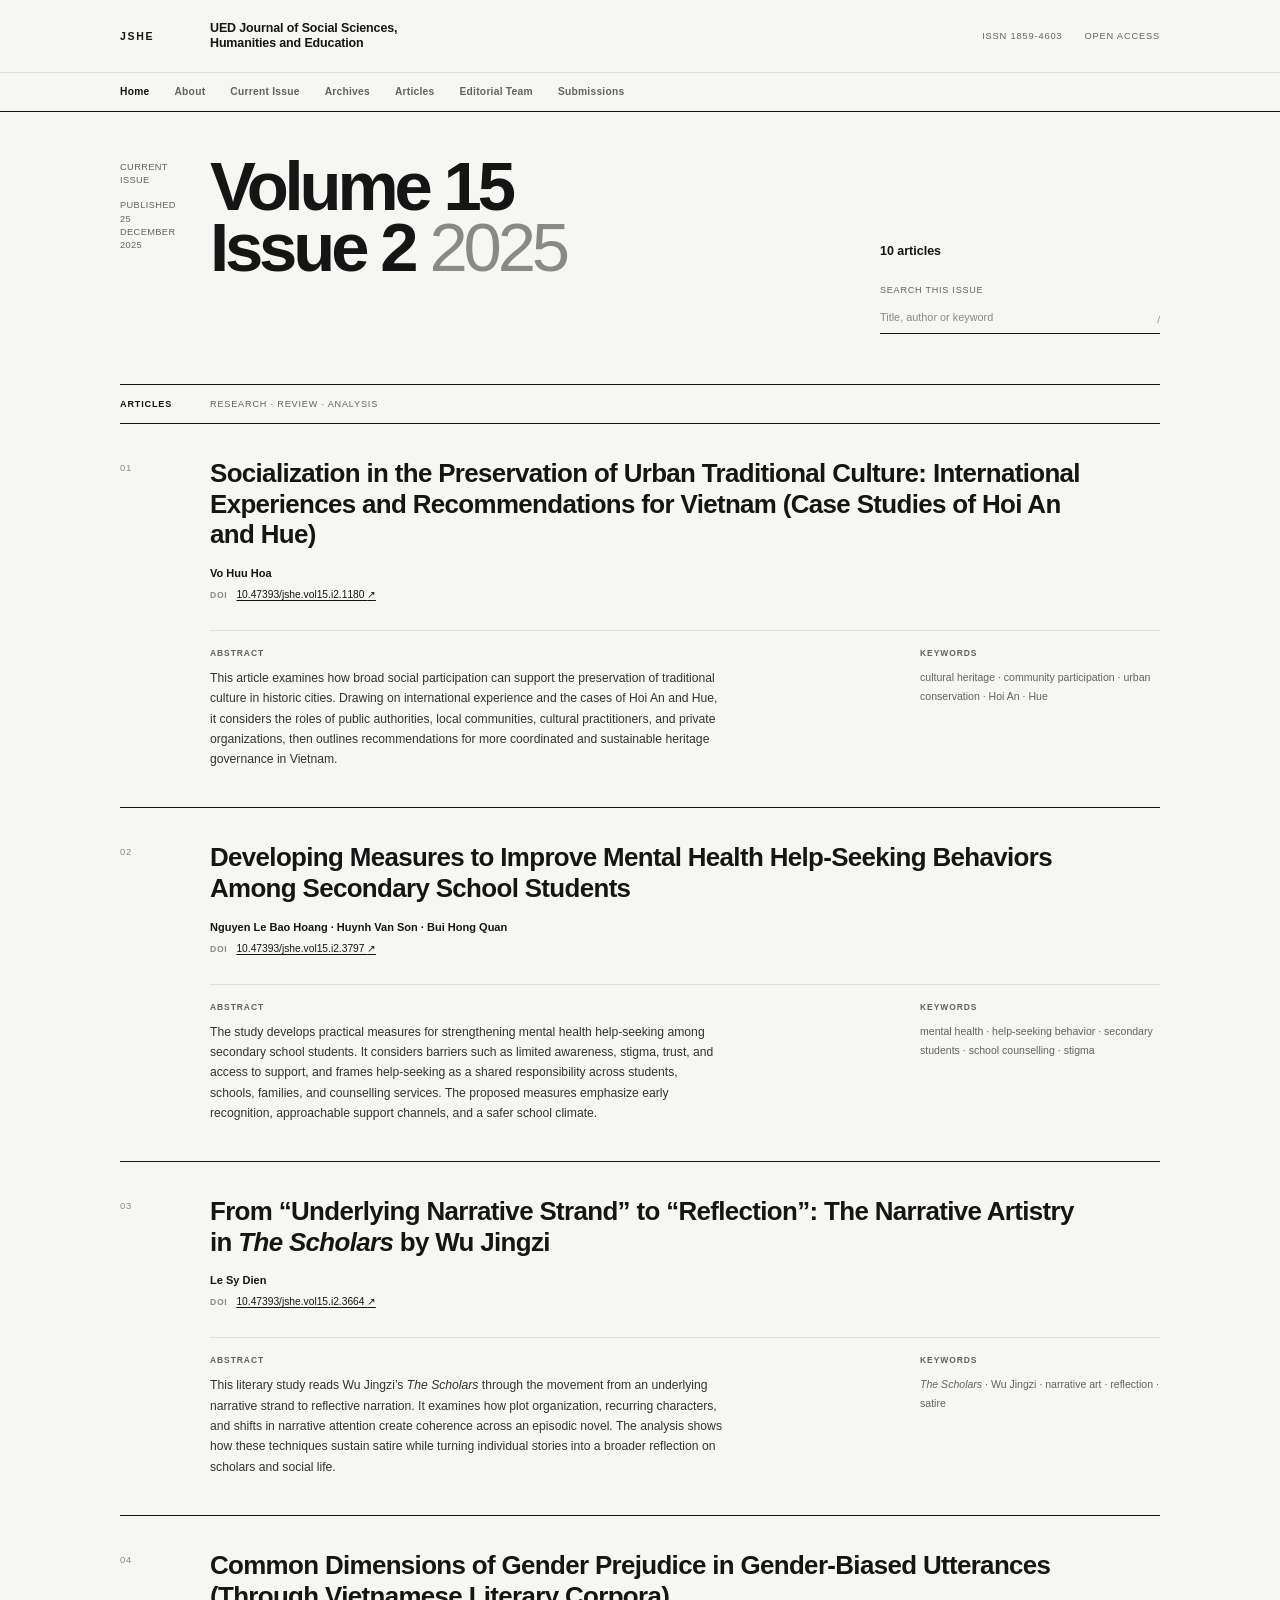
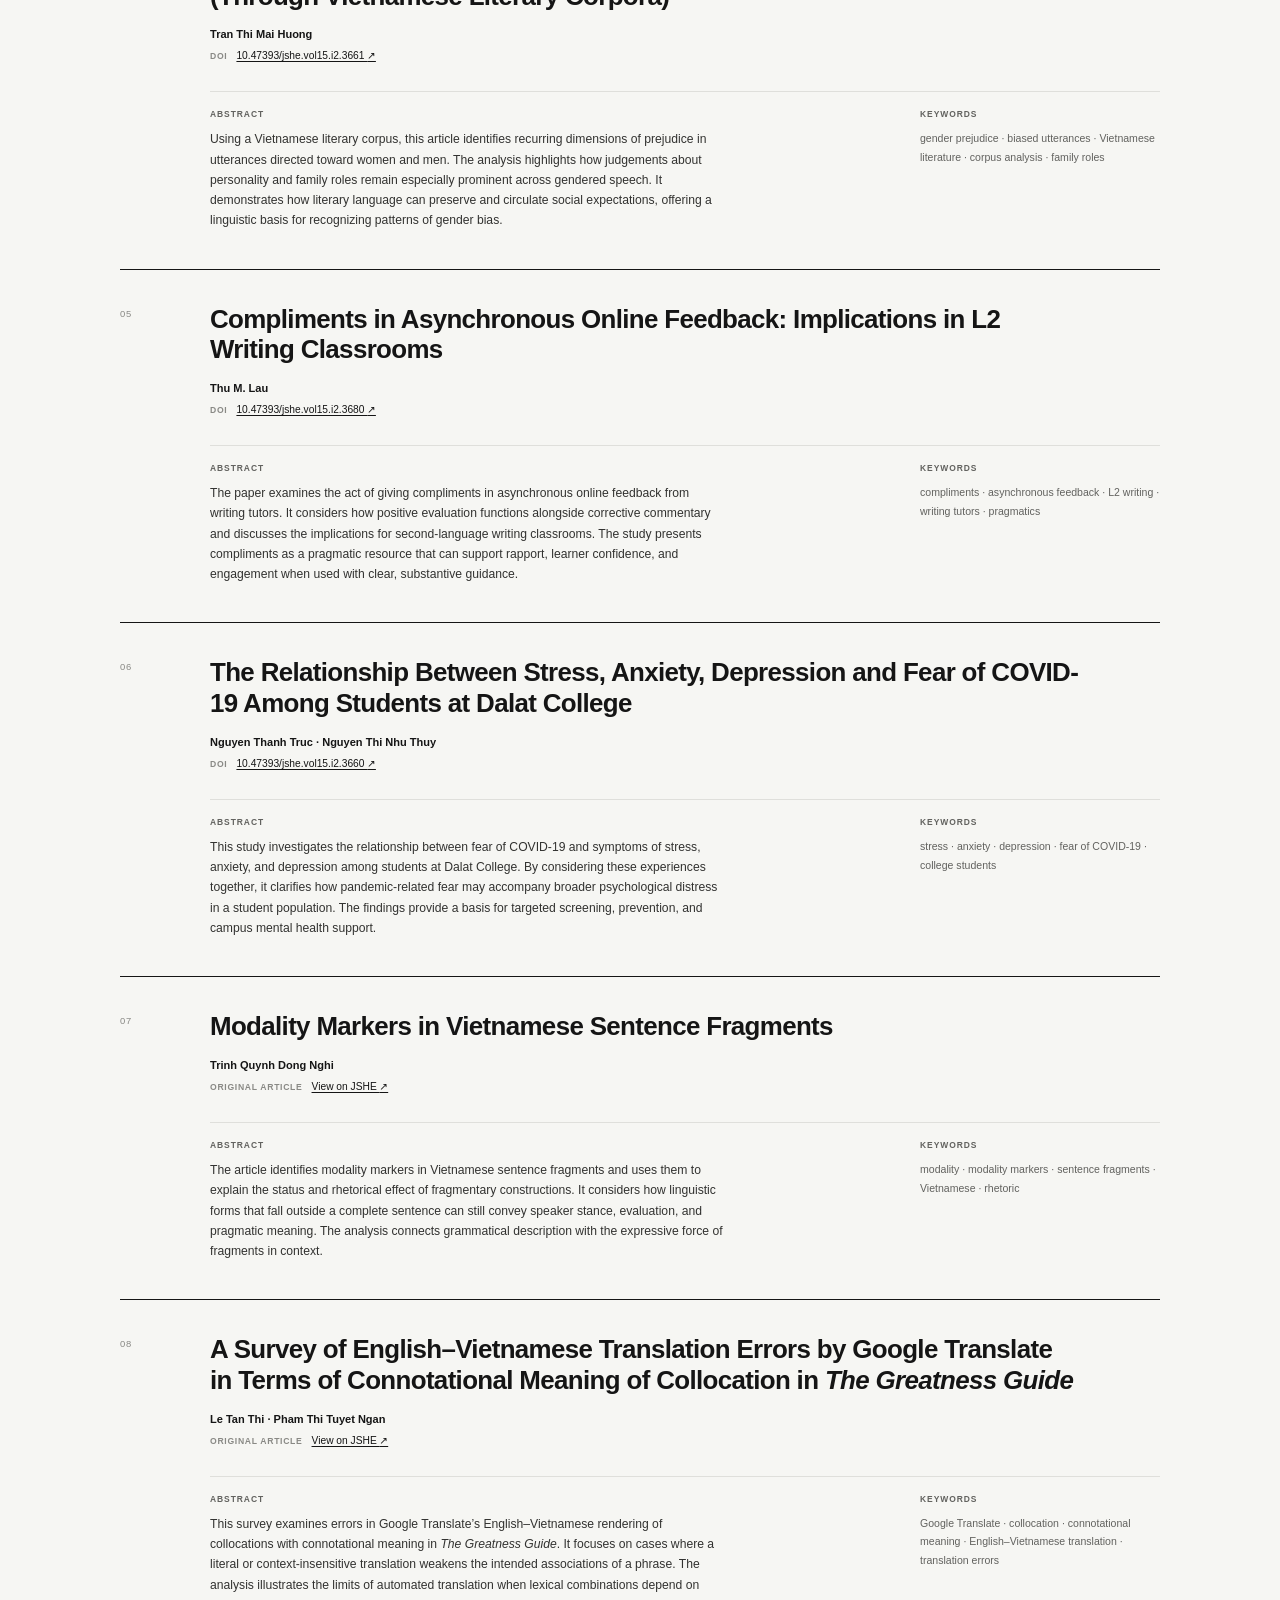
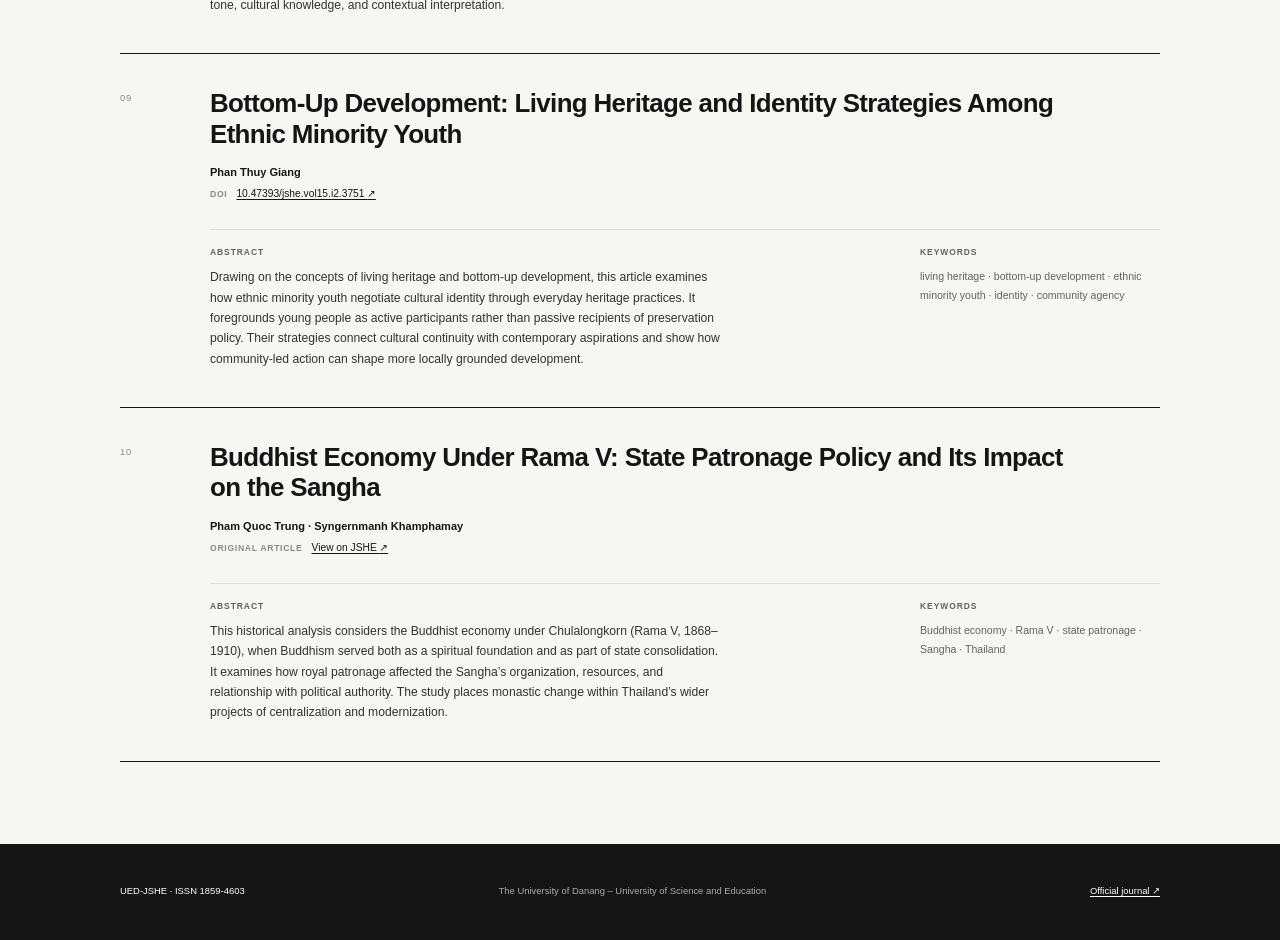
==== commit fb41640f: "Refine compact academic navigation and typography" ====
--- a/index.html
+++ b/index.html
@@ -54,6 +54,17 @@
           <span>Open access</span>
         </div>
       </div>
+      <nav class="journal-navigation" aria-label="Journal navigation">
+        <div class="page-shell navigation-scroll">
+          <a class="is-active" href="#top" aria-current="page">Home</a>
+          <a href="https://jshe.vn/index.php/jshe/about">About</a>
+          <a href="#articles">Current Issue</a>
+          <a href="https://jshe.vn/index.php/jshe/issue/archive">Archives</a>
+          <a href="#articles">Articles</a>
+          <a href="https://jshe.vn/index.php/jshe/about/editorialTeam">Editorial Team</a>
+          <a href="https://jshe.vn/index.php/jshe/about/submissions">Submissions</a>
+        </div>
+      </nav>
     </header>
 
     <main>
--- a/assets/styles.css
+++ b/assets/styles.css
@@ -1,10 +1,11 @@
 :root {
-  --ink: #111111;
-  --muted: #60605c;
-  --quiet: #8a8a84;
-  --line: #ccccc8;
-  --soft-line: #deded9;
-  --paper: #f4f4f1;
+  --ink: #151515;
+  --text: #323230;
+  --muted: #62625f;
+  --quiet: #898985;
+  --line: #cececa;
+  --soft-line: #dfdfdb;
+  --paper: #f6f6f3;
   --surface: #ffffff;
   --sans: Inter, "Helvetica Neue", Helvetica, Arial, ui-sans-serif, system-ui, -apple-system, sans-serif;
   color-scheme: light;
@@ -17,6 +18,7 @@
 
 html {
   scroll-behavior: smooth;
+  scroll-padding-top: 122px;
 }
 
 body {
@@ -24,8 +26,8 @@
   color: var(--ink);
   background: var(--paper);
   font-family: var(--sans);
-  font-size: 16px;
-  line-height: 1.6;
+  font-size: 14px;
+  line-height: 1.55;
   text-rendering: optimizeLegibility;
   -webkit-font-smoothing: antialiased;
 }
@@ -33,7 +35,7 @@
 a {
   color: inherit;
   text-decoration-thickness: 1px;
-  text-underline-offset: 0.22em;
+  text-underline-offset: 0.2em;
 }
 
 a:hover {
@@ -50,20 +52,20 @@
 }
 
 .page-shell {
-  width: min(1180px, calc(100% - 64px));
+  width: min(1040px, calc(100% - 48px));
   margin-inline: auto;
 }
 
 .skip-link {
   position: fixed;
-  z-index: 20;
-  top: 12px;
-  left: 12px;
-  padding: 10px 14px;
+  z-index: 30;
+  top: 10px;
+  left: 10px;
+  padding: 8px 11px;
   transform: translateY(-160%);
   color: var(--surface);
   background: var(--ink);
-  font-size: 0.75rem;
+  font-size: 0.68rem;
   font-weight: 700;
 }
 
@@ -73,74 +75,132 @@
 
 :focus-visible {
   outline: 2px solid var(--ink);
-  outline-offset: 4px;
+  outline-offset: 3px;
 }
 
 .site-header {
+  position: sticky;
+  z-index: 20;
+  top: 0;
+  background: color-mix(in srgb, var(--paper) 96%, transparent);
   border-bottom: 1px solid var(--ink);
+  backdrop-filter: blur(10px);
 }
 
 .masthead {
-  min-height: 104px;
+  min-height: 72px;
   display: grid;
-  grid-template-columns: 100px minmax(0, 1fr) auto;
+  grid-template-columns: 68px minmax(0, 1fr) auto;
   align-items: center;
-  gap: 32px;
+  gap: 22px;
 }
 
 .journal-mark {
   width: max-content;
+  font-size: 0.66rem;
+  font-weight: 800;
+  letter-spacing: 0.16em;
+  text-decoration: none;
+}
+
+.journal-name {
+  margin: 0;
   font-size: 0.78rem;
-  font-weight: 800;
-  letter-spacing: 0.18em;
-  text-decoration: none;
-}
-
-.journal-name {
-  margin: 0;
-  font-size: 0.91rem;
-  font-weight: 600;
+  font-weight: 650;
   letter-spacing: -0.01em;
-  line-height: 1.25;
+  line-height: 1.22;
 }
 
 .journal-meta {
   display: flex;
-  gap: 28px;
+  gap: 22px;
   color: var(--muted);
-  font-size: 0.68rem;
-  letter-spacing: 0.08em;
+  font-size: 0.58rem;
+  letter-spacing: 0.09em;
   text-transform: uppercase;
 }
 
+.journal-navigation {
+  border-top: 1px solid var(--soft-line);
+}
+
+.navigation-scroll {
+  min-height: 38px;
+  display: flex;
+  align-items: stretch;
+  gap: 25px;
+  overflow-x: auto;
+  scrollbar-width: none;
+}
+
+.navigation-scroll::-webkit-scrollbar {
+  display: none;
+}
+
+.navigation-scroll a {
+  position: relative;
+  display: flex;
+  flex: 0 0 auto;
+  align-items: center;
+  color: var(--muted);
+  font-size: 0.64rem;
+  font-weight: 620;
+  letter-spacing: 0.025em;
+  text-decoration: none;
+}
+
+.navigation-scroll a::after {
+  content: "";
+  position: absolute;
+  right: 0;
+  bottom: -1px;
+  left: 0;
+  height: 1px;
+  transform: scaleX(0);
+  transform-origin: left;
+  background: var(--ink);
+  transition: transform 140ms ease;
+}
+
+.navigation-scroll a:hover,
+.navigation-scroll a.is-active {
+  color: var(--ink);
+}
+
+.navigation-scroll a:hover::after,
+.navigation-scroll a.is-active::after {
+  transform: scaleX(1);
+}
+
 .issue-intro {
-  min-height: 520px;
+  min-height: 272px;
   display: grid;
-  grid-template-columns: 100px minmax(0, 1fr) minmax(260px, 330px);
+  grid-template-columns: 68px minmax(0, 1fr) minmax(220px, 280px);
   align-items: start;
-  gap: 32px;
-  padding-block: 68px 76px;
+  gap: 22px;
+  padding-block: 44px 48px;
 }
 
 .issue-kicker {
-  padding-top: 11px;
+  padding-top: 5px;
   color: var(--muted);
-  font-size: 0.68rem;
-  line-height: 1.45;
+  font-size: 0.58rem;
+  line-height: 1.42;
+  letter-spacing: 0.04em;
   text-transform: uppercase;
 }
 
 .issue-kicker p {
-  margin: 0 0 16px;
+  margin: 0 0 12px;
 }
 
 .issue-intro h1 {
-  max-width: 700px;
-  margin: 0;
-  font-size: clamp(4.5rem, 9vw, 8.3rem);
-  font-weight: 550;
-  letter-spacing: -0.075em;
-  line-height: 0.82;
+  max-width: 540px;
+  margin: 0;
+  font-size: clamp(2.55rem, 6vw, 4.3rem);
+  font-weight: 560;
+  letter-spacing: -0.06em;
+  line-height: 0.89;
 }
 
 .issue-intro h1 span {
@@ -150,23 +210,23 @@
 
 .issue-tools {
   align-self: end;
-  padding-bottom: 4px;
+  padding-bottom: 2px;
 }
 
 .issue-tools > p {
-  margin: 0 0 34px;
-  font-size: 1.12rem;
+  margin: 0 0 22px;
+  font-size: 0.78rem;
   font-weight: 650;
 }
 
 .search-field {
   display: grid;
-  gap: 9px;
+  gap: 5px;
 }
 
 .search-field > span:first-child {
   color: var(--muted);
-  font-size: 0.68rem;
+  font-size: 0.57rem;
   letter-spacing: 0.08em;
   text-transform: uppercase;
 }
@@ -178,7 +238,7 @@
 
 .search-control input {
   width: 100%;
-  padding: 10px 36px 10px 0;
+  padding: 7px 30px 7px 0;
   color: var(--ink);
   background: transparent;
   border: 0;
@@ -186,6 +246,7 @@
   border-radius: 0;
   outline: 0;
   appearance: none;
+  font-size: 0.68rem;
 }
 
 .search-control input::placeholder {
@@ -199,23 +260,23 @@
 .search-control kbd {
   position: absolute;
   right: 0;
-  bottom: 11px;
+  bottom: 7px;
   color: var(--quiet);
   background: none;
   border: 0;
   font-family: inherit;
-  font-size: 0.74rem;
+  font-size: 0.62rem;
 }
 
 .article-index {
-  padding-bottom: 112px;
+  padding-bottom: 82px;
 }
 
 .index-heading {
   display: grid;
-  grid-template-columns: 100px minmax(0, 1fr);
-  gap: 32px;
-  padding-block: 18px;
+  grid-template-columns: 68px minmax(0, 1fr);
+  gap: 22px;
+  padding-block: 12px;
   border-top: 1px solid var(--ink);
   border-bottom: 1px solid var(--ink);
 }
@@ -223,15 +284,15 @@
 .index-heading h2,
 .index-heading span {
   margin: 0;
-  font-size: 0.68rem;
-  font-weight: 600;
-  letter-spacing: 0.08em;
+  font-size: 0.57rem;
+  font-weight: 650;
+  letter-spacing: 0.09em;
   text-transform: uppercase;
 }
 
 .index-heading span {
   color: var(--muted);
-  font-weight: 400;
+  font-weight: 450;
 }
 
 .article-list {
@@ -246,26 +307,26 @@
 
 .article-entry > article {
   display: grid;
-  grid-template-columns: 100px minmax(0, 1fr);
-  gap: 32px;
-  padding-block: 52px 56px;
+  grid-template-columns: 68px minmax(0, 1fr);
+  gap: 22px;
+  padding-block: 34px 38px;
 }
 
 .article-number {
-  margin: 4px 0 0;
+  margin: 3px 0 0;
   color: var(--quiet);
-  font-size: 0.72rem;
+  font-size: 0.59rem;
   font-variant-numeric: tabular-nums;
   letter-spacing: 0.08em;
 }
 
 .article-header h2 {
-  max-width: 1000px;
-  margin: 0;
-  font-size: clamp(1.75rem, 3.2vw, 3rem);
-  font-weight: 560;
-  letter-spacing: -0.045em;
-  line-height: 1.08;
+  max-width: 870px;
+  margin: 0;
+  font-size: clamp(1.18rem, 2.25vw, 1.62rem);
+  font-weight: 590;
+  letter-spacing: -0.025em;
+  line-height: 1.18;
 }
 
 .article-header cite {
@@ -273,8 +334,8 @@
 }
 
 .authors {
-  margin: 24px 0 0;
-  font-size: 0.88rem;
+  margin: 15px 0 0;
+  font-size: 0.69rem;
   font-weight: 650;
 }
 
@@ -282,15 +343,15 @@
   display: flex;
   flex-wrap: wrap;
   align-items: baseline;
-  gap: 12px;
-  margin: 8px 0 0;
-  font-size: 0.78rem;
+  gap: 9px;
+  margin: 5px 0 0;
+  font-size: 0.64rem;
 }
 
 .source-link > span {
   color: var(--quiet);
-  font-size: 0.64rem;
-  font-weight: 600;
+  font-size: 0.54rem;
+  font-weight: 650;
   letter-spacing: 0.08em;
   text-transform: uppercase;
 }
@@ -301,40 +362,41 @@
 
 .article-details {
   display: grid;
-  grid-template-columns: minmax(0, 2fr) minmax(220px, 0.8fr);
-  gap: clamp(48px, 8vw, 112px);
-  margin-top: 48px;
-  padding-top: 24px;
+  grid-template-columns: minmax(0, 1fr) minmax(180px, 240px);
+  gap: clamp(34px, 6vw, 72px);
+  margin-top: 27px;
+  padding-top: 16px;
   border-top: 1px solid var(--soft-line);
 }
 
 .article-details h3 {
-  margin: 0 0 12px;
+  margin: 0 0 8px;
   color: var(--muted);
-  font-size: 0.64rem;
-  font-weight: 650;
-  letter-spacing: 0.1em;
+  font-size: 0.53rem;
+  font-weight: 680;
+  letter-spacing: 0.11em;
   text-transform: uppercase;
 }
 
 .article-details p {
-  margin: 0;
-  color: #30302e;
-  font-size: 0.89rem;
-  line-height: 1.72;
+  max-width: 76ch;
+  margin: 0;
+  color: var(--text);
+  font-size: 0.76rem;
+  line-height: 1.67;
 }
 
 .keywords p {
   color: var(--muted);
-  font-size: 0.77rem;
-  line-height: 1.85;
+  font-size: 0.66rem;
+  line-height: 1.78;
 }
 
 .empty-state {
   margin: 0;
-  padding: 72px 0;
+  padding: 54px 0;
   border-bottom: 1px solid var(--ink);
-  font-size: 1.1rem;
+  font-size: 0.8rem;
 }
 
 .site-footer {
@@ -343,12 +405,12 @@
 }
 
 .footer-inner {
-  min-height: 132px;
+  min-height: 96px;
   display: grid;
   grid-template-columns: 1fr 1.6fr auto;
   align-items: center;
-  gap: 32px;
-  font-size: 0.7rem;
+  gap: 24px;
+  font-size: 0.59rem;
 }
 
 .footer-inner p {
@@ -356,45 +418,54 @@
 }
 
 .footer-inner p:nth-child(2) {
-  color: #aaaaa4;
+  color: #aaaaa6;
 }
 
 .footer-inner a {
   color: var(--surface);
 }
 
-@media (max-width: 860px) {
+@media (max-width: 780px) {
+  html {
+    scroll-padding-top: 111px;
+  }
+
   .page-shell {
-    width: min(100% - 40px, 720px);
+    width: min(100% - 32px, 680px);
   }
 
   .masthead {
-    grid-template-columns: 72px minmax(0, 1fr);
-    gap: 20px;
+    min-height: 66px;
+    grid-template-columns: 54px minmax(0, 1fr);
+    gap: 16px;
   }
 
   .journal-meta {
     display: none;
   }
 
+  .navigation-scroll {
+    gap: 21px;
+  }
+
   .issue-intro {
-    min-height: 460px;
-    grid-template-columns: 72px minmax(0, 1fr);
-    gap: 20px;
-    padding-block: 52px 60px;
+    min-height: 250px;
+    grid-template-columns: 54px minmax(0, 1fr);
+    gap: 16px;
+    padding-block: 36px 40px;
   }
 
   .issue-intro h1 {
-    font-size: clamp(4.2rem, 15vw, 7.4rem);
+    font-size: clamp(2.55rem, 10vw, 3.9rem);
   }
 
   .issue-tools {
     grid-column: 2;
     display: grid;
-    grid-template-columns: 1fr minmax(240px, 1.6fr);
+    grid-template-columns: 0.6fr minmax(210px, 1fr);
     align-items: end;
-    gap: 28px;
-    margin-top: 36px;
+    gap: 24px;
+    margin-top: 22px;
   }
 
   .issue-tools > p {
@@ -403,12 +474,12 @@
 
   .index-heading,
   .article-entry > article {
-    grid-template-columns: 72px minmax(0, 1fr);
-    gap: 20px;
+    grid-template-columns: 54px minmax(0, 1fr);
+    gap: 16px;
   }
 
   .article-details {
-    gap: 40px;
+    gap: 30px;
   }
 
   .footer-inner {
@@ -420,40 +491,53 @@
   }
 }
 
-@media (max-width: 600px) {
+@media (max-width: 540px) {
+  html {
+    scroll-padding-top: 105px;
+  }
+
   .page-shell {
-    width: calc(100% - 28px);
+    width: calc(100% - 24px);
   }
 
   .masthead {
-    min-height: 88px;
-    grid-template-columns: 54px minmax(0, 1fr);
-    gap: 14px;
+    min-height: 62px;
+    grid-template-columns: 44px minmax(0, 1fr);
+    gap: 10px;
   }
 
   .journal-mark {
-    font-size: 0.68rem;
+    font-size: 0.58rem;
   }
 
   .journal-name {
-    font-size: 0.76rem;
+    font-size: 0.67rem;
+  }
+
+  .navigation-scroll {
+    min-height: 35px;
+    gap: 19px;
+  }
+
+  .navigation-scroll a {
+    font-size: 0.59rem;
   }
 
   .issue-intro {
-    min-height: 430px;
+    min-height: 0;
     display: block;
-    padding-block: 36px 48px;
+    padding-block: 30px 36px;
   }
 
   .issue-kicker {
     display: flex;
     justify-content: space-between;
-    gap: 16px;
+    gap: 14px;
     padding: 0;
   }
 
   .issue-kicker p {
-    margin-bottom: 34px;
+    margin-bottom: 25px;
   }
 
   .issue-kicker p:last-child {
@@ -461,70 +545,71 @@
   }
 
   .issue-intro h1 {
-    font-size: clamp(3.8rem, 21vw, 6.2rem);
-    letter-spacing: -0.08em;
+    font-size: clamp(2.45rem, 15vw, 3.4rem);
   }
 
   .issue-tools {
     display: block;
-    margin-top: 54px;
+    margin-top: 36px;
   }
 
   .issue-tools > p {
-    margin-bottom: 26px;
-    font-size: 0.94rem;
+    margin-bottom: 18px;
   }
 
   .index-heading {
-    grid-template-columns: 54px minmax(0, 1fr);
-    gap: 14px;
+    grid-template-columns: 38px minmax(0, 1fr);
+    gap: 10px;
   }
 
   .article-entry > article {
-    grid-template-columns: 32px minmax(0, 1fr);
-    gap: 14px;
-    padding-block: 38px 42px;
+    grid-template-columns: 25px minmax(0, 1fr);
+    gap: 10px;
+    padding-block: 29px 32px;
   }
 
   .article-number {
-    font-size: 0.64rem;
+    font-size: 0.53rem;
   }
 
   .article-header h2 {
-    font-size: clamp(1.55rem, 8vw, 2.15rem);
-    letter-spacing: -0.04em;
+    font-size: clamp(1.08rem, 5.6vw, 1.34rem);
   }
 
   .authors {
-    margin-top: 20px;
-    font-size: 0.8rem;
+    margin-top: 13px;
+    font-size: 0.65rem;
   }
 
   .source-link {
     display: grid;
-    gap: 3px;
-    margin-top: 10px;
-    font-size: 0.72rem;
+    gap: 2px;
+    margin-top: 7px;
+    font-size: 0.6rem;
   }
 
   .article-details {
     grid-template-columns: 1fr;
-    gap: 26px;
-    margin-top: 34px;
-    padding-top: 20px;
+    gap: 21px;
+    margin-top: 23px;
+    padding-top: 14px;
   }
 
   .article-details p {
-    font-size: 0.84rem;
+    font-size: 0.72rem;
+  }
+
+  .keywords p {
+    font-size: 0.64rem;
   }
 
   .article-index {
-    padding-bottom: 72px;
+    padding-bottom: 58px;
   }
 
   .footer-inner {
-    min-height: 116px;
-    gap: 20px;
+    min-height: 88px;
+    gap: 16px;
   }
 }
 
@@ -532,11 +617,19 @@
   html {
     scroll-behavior: auto;
   }
+
+  .navigation-scroll a::after {
+    transition: none;
+  }
 }
 
 @media print {
   :root {
     --paper: #ffffff;
+  }
+
+  html {
+    scroll-padding-top: 0;
   }
 
   .site-header,
@@ -547,19 +640,19 @@
 
   .issue-intro {
     min-height: 0;
-    padding-block: 24px;
+    padding-block: 18px;
   }
 
   .issue-intro h1 {
-    font-size: 42pt;
+    font-size: 30pt;
   }
 
   .article-entry > article {
     break-inside: avoid;
-    padding-block: 24px;
+    padding-block: 18px;
   }
 
   .article-header h2 {
-    font-size: 18pt;
-  }
-}
+    font-size: 13pt;
+  }
+}
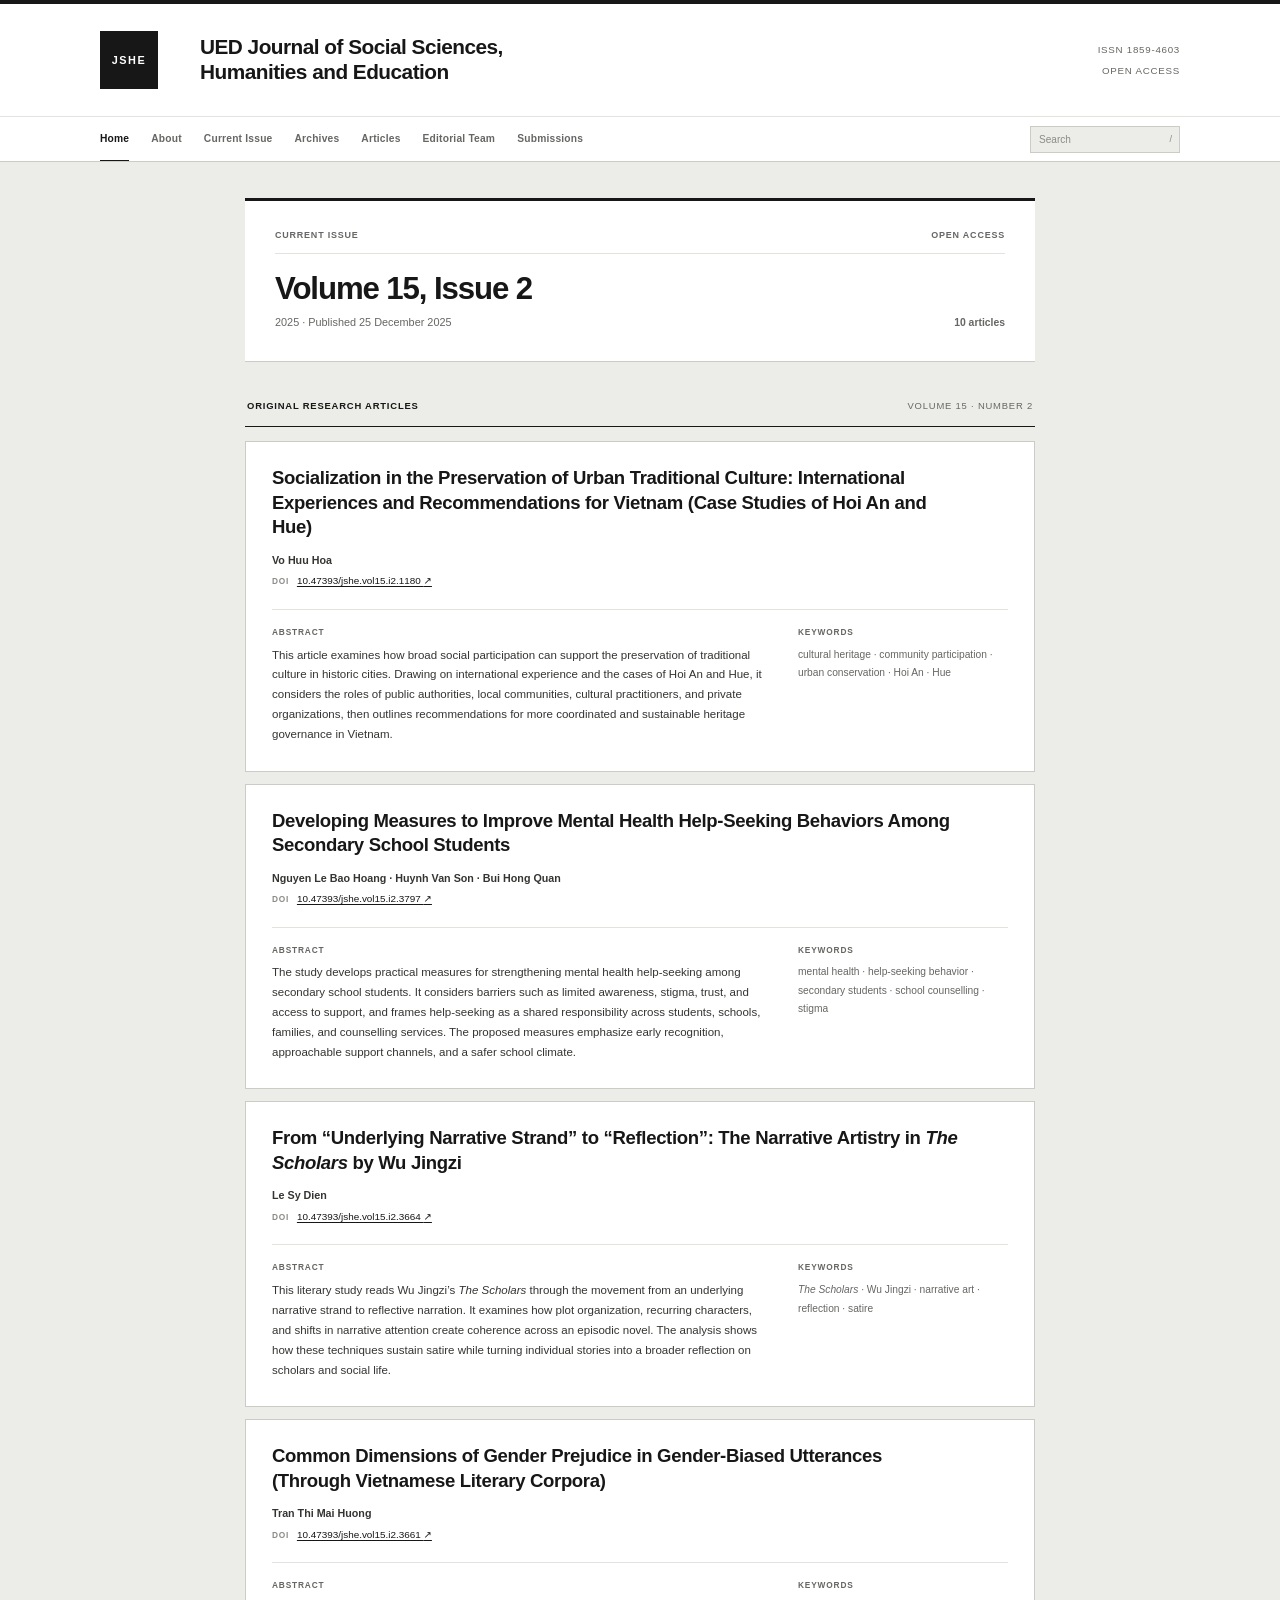
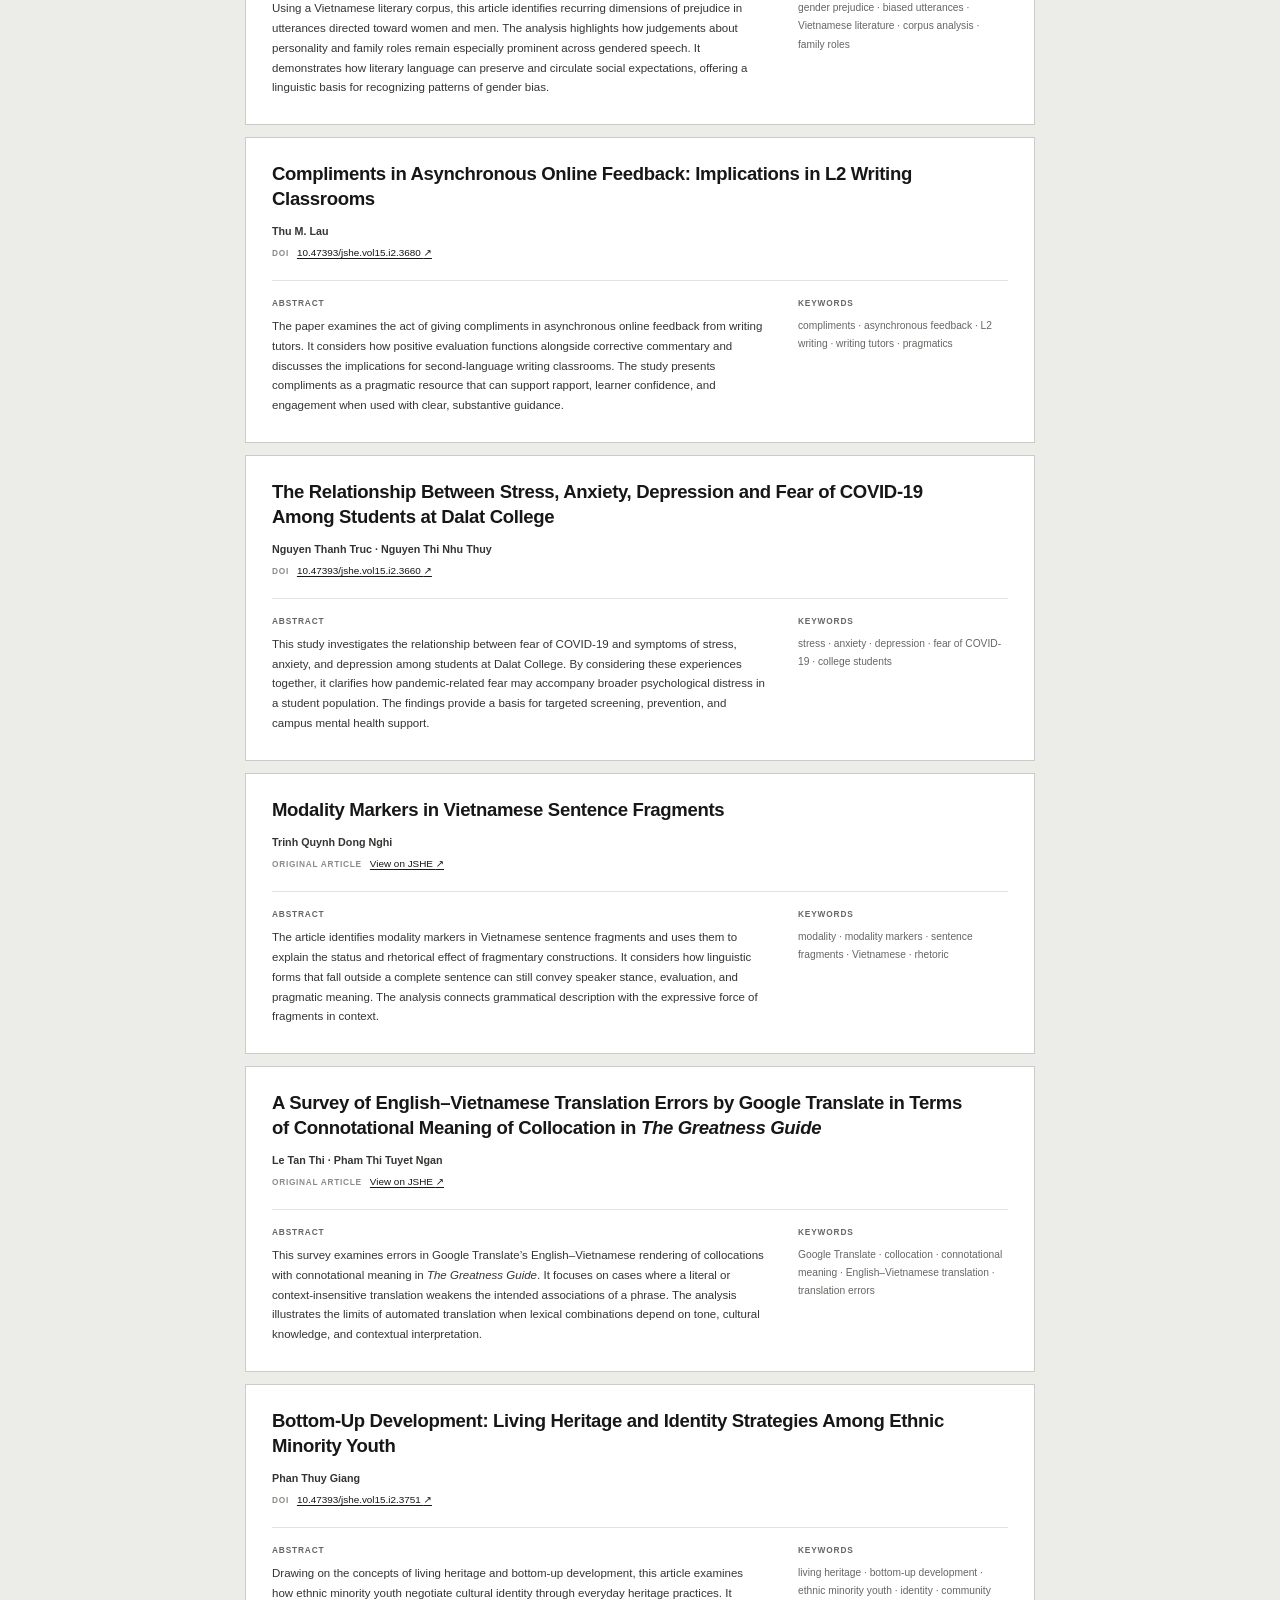
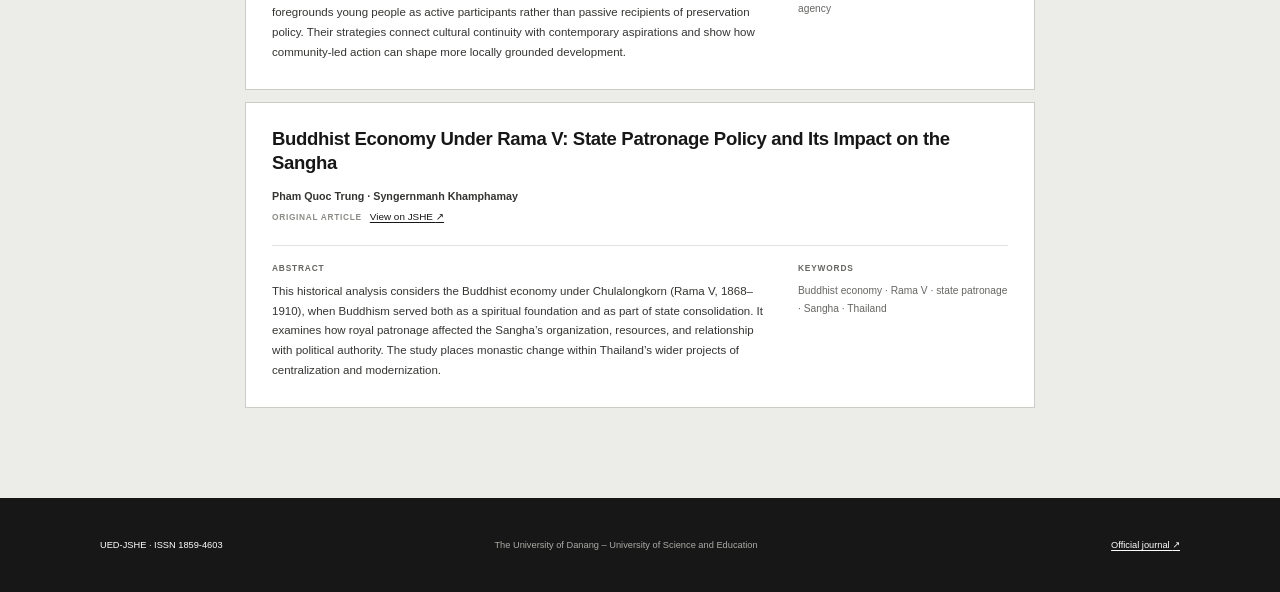
==== commit 889a0943: "Recreate the journal in an OJS Novelty-inspired layout" ====
--- a/index.html
+++ b/index.html
@@ -55,47 +55,47 @@
         </div>
       </div>
       <nav class="journal-navigation" aria-label="Journal navigation">
-        <div class="page-shell navigation-scroll">
-          <a class="is-active" href="#top" aria-current="page">Home</a>
-          <a href="https://jshe.vn/index.php/jshe/about">About</a>
-          <a href="#articles">Current Issue</a>
-          <a href="https://jshe.vn/index.php/jshe/issue/archive">Archives</a>
-          <a href="#articles">Articles</a>
-          <a href="https://jshe.vn/index.php/jshe/about/editorialTeam">Editorial Team</a>
-          <a href="https://jshe.vn/index.php/jshe/about/submissions">Submissions</a>
+        <div class="page-shell navigation-row">
+          <div class="navigation-scroll">
+            <a class="is-active" href="#top" aria-current="page">Home</a>
+            <a href="https://jshe.vn/index.php/jshe/about">About</a>
+            <a href="#articles">Current Issue</a>
+            <a href="https://jshe.vn/index.php/jshe/issue/archive">Archives</a>
+            <a href="#articles">Articles</a>
+            <a href="https://jshe.vn/index.php/jshe/about/editorialTeam">Editorial Team</a>
+            <a href="https://jshe.vn/index.php/jshe/about/submissions">Submissions</a>
+          </div>
+          <label class="navigation-search" for="article-search">
+            <span class="visually-hidden">Search this issue</span>
+            <input id="article-search" type="search" placeholder="Search" autocomplete="off" />
+            <kbd aria-hidden="true">/</kbd>
+          </label>
         </div>
       </nav>
     </header>
 
     <main>
-      <section class="issue-intro page-shell" aria-labelledby="issue-title">
+      <section class="issue-intro page-shell content-shell" aria-labelledby="issue-title">
         <div class="issue-kicker">
-          <p>Current issue</p>
-          <p>Published 25 December 2025</p>
-        </div>
-        <h1 id="issue-title">Volume 15<br />Issue 2 <span>2025</span></h1>
-        <div class="issue-tools">
-          <p id="result-count" aria-live="polite">10 articles</p>
-          <label class="search-field" for="article-search">
-            <span>Search this issue</span>
-            <span class="search-control">
-              <input id="article-search" type="search" placeholder="Title, author or keyword" autocomplete="off" />
-              <kbd aria-hidden="true">/</kbd>
-            </span>
-          </label>
-        </div>
+          <span>Current Issue</span>
+          <span>Open Access</span>
+        </div>
+        <div class="issue-heading">
+          <h1 id="issue-title">Volume 15, Issue 2</h1>
+          <p>2025 · Published 25 December 2025</p>
+        </div>
+        <p class="issue-count" id="result-count" aria-live="polite">10 articles</p>
       </section>
 
-      <section class="article-index page-shell" id="articles" aria-labelledby="articles-heading">
+      <section class="article-index page-shell content-shell" id="articles" aria-labelledby="articles-heading">
         <div class="index-heading">
-          <h2 id="articles-heading">Articles</h2>
-          <span>Research · Review · Analysis</span>
+          <h2 id="articles-heading">Original Research Articles</h2>
+          <span>Volume 15 · Number 2</span>
         </div>
 
         <ol class="article-list" id="article-list">
           <li class="article-entry">
             <article>
-              <p class="article-number" aria-label="Article 1">01</p>
               <div class="article-content">
                 <header class="article-header">
                   <h2>Socialization in the Preservation of Urban Traditional Culture: International Experiences and Recommendations for Vietnam (Case Studies of Hoi An and Hue)</h2>
@@ -121,7 +121,6 @@
 
           <li class="article-entry">
             <article>
-              <p class="article-number" aria-label="Article 2">02</p>
               <div class="article-content">
                 <header class="article-header">
                   <h2>Developing Measures to Improve Mental Health Help-Seeking Behaviors Among Secondary School Students</h2>
@@ -147,7 +146,6 @@
 
           <li class="article-entry">
             <article>
-              <p class="article-number" aria-label="Article 3">03</p>
               <div class="article-content">
                 <header class="article-header">
                   <h2>From “Underlying Narrative Strand” to “Reflection”: The Narrative Artistry in <cite>The Scholars</cite> by Wu Jingzi</h2>
@@ -173,7 +171,6 @@
 
           <li class="article-entry">
             <article>
-              <p class="article-number" aria-label="Article 4">04</p>
               <div class="article-content">
                 <header class="article-header">
                   <h2>Common Dimensions of Gender Prejudice in Gender-Biased Utterances (Through Vietnamese Literary Corpora)</h2>
@@ -199,7 +196,6 @@
 
           <li class="article-entry">
             <article>
-              <p class="article-number" aria-label="Article 5">05</p>
               <div class="article-content">
                 <header class="article-header">
                   <h2>Compliments in Asynchronous Online Feedback: Implications in L2 Writing Classrooms</h2>
@@ -225,7 +221,6 @@
 
           <li class="article-entry">
             <article>
-              <p class="article-number" aria-label="Article 6">06</p>
               <div class="article-content">
                 <header class="article-header">
                   <h2>The Relationship Between Stress, Anxiety, Depression and Fear of COVID-19 Among Students at Dalat College</h2>
@@ -251,7 +246,6 @@
 
           <li class="article-entry">
             <article>
-              <p class="article-number" aria-label="Article 7">07</p>
               <div class="article-content">
                 <header class="article-header">
                   <h2>Modality Markers in Vietnamese Sentence Fragments</h2>
@@ -277,7 +271,6 @@
 
           <li class="article-entry">
             <article>
-              <p class="article-number" aria-label="Article 8">08</p>
               <div class="article-content">
                 <header class="article-header">
                   <h2>A Survey of English–Vietnamese Translation Errors by Google Translate in Terms of Connotational Meaning of Collocation in <cite>The Greatness Guide</cite></h2>
@@ -303,7 +296,6 @@
 
           <li class="article-entry">
             <article>
-              <p class="article-number" aria-label="Article 9">09</p>
               <div class="article-content">
                 <header class="article-header">
                   <h2>Bottom-Up Development: Living Heritage and Identity Strategies Among Ethnic Minority Youth</h2>
@@ -329,7 +321,6 @@
 
           <li class="article-entry">
             <article>
-              <p class="article-number" aria-label="Article 10">10</p>
               <div class="article-content">
                 <header class="article-header">
                   <h2>Buddhist Economy Under Rama V: State Patronage Policy and Its Impact on the Sangha</h2>
--- a/assets/styles.css
+++ b/assets/styles.css
@@ -1,11 +1,11 @@
 :root {
-  --ink: #151515;
-  --text: #323230;
-  --muted: #62625f;
-  --quiet: #898985;
-  --line: #cececa;
-  --soft-line: #dfdfdb;
-  --paper: #f6f6f3;
+  --ink: #171717;
+  --text: #343432;
+  --muted: #666663;
+  --quiet: #8b8b87;
+  --line: #ccccC7;
+  --soft-line: #e2e2de;
+  --paper: #ecece8;
   --surface: #ffffff;
   --sans: Inter, "Helvetica Neue", Helvetica, Arial, ui-sans-serif, system-ui, -apple-system, sans-serif;
   color-scheme: light;
@@ -18,7 +18,7 @@
 
 html {
   scroll-behavior: smooth;
-  scroll-padding-top: 122px;
+  scroll-padding-top: 24px;
 }
 
 body {
@@ -52,8 +52,24 @@
 }
 
 .page-shell {
-  width: min(1040px, calc(100% - 48px));
+  width: min(1080px, calc(100% - 48px));
   margin-inline: auto;
+}
+
+.content-shell {
+  width: min(790px, calc(100% - 48px));
+}
+
+.visually-hidden {
+  position: absolute !important;
+  width: 1px !important;
+  height: 1px !important;
+  padding: 0 !important;
+  margin: -1px !important;
+  overflow: hidden !important;
+  clip: rect(0, 0, 0, 0) !important;
+  white-space: nowrap !important;
+  border: 0 !important;
 }
 
 .skip-link {
@@ -79,44 +95,52 @@
 }
 
 .site-header {
-  position: sticky;
-  z-index: 20;
-  top: 0;
-  background: color-mix(in srgb, var(--paper) 96%, transparent);
-  border-bottom: 1px solid var(--ink);
-  backdrop-filter: blur(10px);
+  background: var(--surface);
+  border-top: 4px solid var(--ink);
+  border-bottom: 1px solid var(--line);
 }
 
 .masthead {
-  min-height: 72px;
+  min-height: 112px;
   display: grid;
-  grid-template-columns: 68px minmax(0, 1fr) auto;
+  grid-template-columns: 76px minmax(0, 1fr) auto;
   align-items: center;
-  gap: 22px;
+  gap: 24px;
 }
 
 .journal-mark {
-  width: max-content;
-  font-size: 0.66rem;
+  width: 58px;
+  height: 58px;
+  display: grid;
+  place-items: center;
+  color: var(--surface);
+  background: var(--ink);
+  font-size: 0.68rem;
   font-weight: 800;
-  letter-spacing: 0.16em;
+  letter-spacing: 0.14em;
   text-decoration: none;
 }
 
+.journal-mark:hover {
+  text-decoration: none;
+}
+
 .journal-name {
-  margin: 0;
-  font-size: 0.78rem;
+  max-width: 520px;
+  margin: 0;
+  font-size: clamp(1rem, 2vw, 1.3rem);
   font-weight: 650;
-  letter-spacing: -0.01em;
-  line-height: 1.22;
+  letter-spacing: -0.025em;
+  line-height: 1.18;
 }
 
 .journal-meta {
-  display: flex;
-  gap: 22px;
-  color: var(--muted);
-  font-size: 0.58rem;
-  letter-spacing: 0.09em;
+  display: grid;
+  justify-items: end;
+  gap: 5px;
+  color: var(--muted);
+  font-size: 0.61rem;
+  letter-spacing: 0.075em;
   text-transform: uppercase;
 }
 
@@ -124,11 +148,18 @@
   border-top: 1px solid var(--soft-line);
 }
 
+.navigation-row {
+  min-height: 44px;
+  display: grid;
+  grid-template-columns: minmax(0, 1fr) 150px;
+  align-items: stretch;
+  gap: 26px;
+}
+
 .navigation-scroll {
-  min-height: 38px;
   display: flex;
   align-items: stretch;
-  gap: 25px;
+  gap: 22px;
   overflow-x: auto;
   scrollbar-width: none;
 }
@@ -144,8 +175,8 @@
   align-items: center;
   color: var(--muted);
   font-size: 0.64rem;
-  font-weight: 620;
-  letter-spacing: 0.025em;
+  font-weight: 640;
+  letter-spacing: 0.02em;
   text-decoration: none;
 }
 
@@ -155,7 +186,7 @@
   right: 0;
   bottom: -1px;
   left: 0;
-  height: 1px;
+  height: 2px;
   transform: scaleX(0);
   transform-origin: left;
   background: var(--ink);
@@ -172,161 +203,140 @@
   transform: scaleX(1);
 }
 
-.issue-intro {
-  min-height: 272px;
-  display: grid;
-  grid-template-columns: 68px minmax(0, 1fr) minmax(220px, 280px);
-  align-items: start;
-  gap: 22px;
-  padding-block: 44px 48px;
-}
-
-.issue-kicker {
-  padding-top: 5px;
-  color: var(--muted);
-  font-size: 0.58rem;
-  line-height: 1.42;
-  letter-spacing: 0.04em;
-  text-transform: uppercase;
-}
-
-.issue-kicker p {
-  margin: 0 0 12px;
-}
-
-.issue-intro h1 {
-  max-width: 540px;
-  margin: 0;
-  font-size: clamp(2.55rem, 6vw, 4.3rem);
-  font-weight: 560;
-  letter-spacing: -0.06em;
-  line-height: 0.89;
-}
-
-.issue-intro h1 span {
-  color: var(--quiet);
-  font-weight: 400;
-}
-
-.issue-tools {
-  align-self: end;
-  padding-bottom: 2px;
-}
-
-.issue-tools > p {
-  margin: 0 0 22px;
-  font-size: 0.78rem;
-  font-weight: 650;
-}
-
-.search-field {
-  display: grid;
-  gap: 5px;
-}
-
-.search-field > span:first-child {
-  color: var(--muted);
-  font-size: 0.57rem;
-  letter-spacing: 0.08em;
-  text-transform: uppercase;
-}
-
-.search-control {
+.navigation-search {
   position: relative;
-  display: block;
-}
-
-.search-control input {
+  display: flex;
+  align-items: center;
+}
+
+.navigation-search input {
   width: 100%;
-  padding: 7px 30px 7px 0;
+  height: 27px;
+  padding: 4px 26px 4px 8px;
   color: var(--ink);
-  background: transparent;
-  border: 0;
-  border-bottom: 1px solid var(--ink);
+  background: var(--paper);
+  border: 1px solid var(--line);
   border-radius: 0;
   outline: 0;
   appearance: none;
-  font-size: 0.68rem;
-}
-
-.search-control input::placeholder {
+  font-size: 0.63rem;
+}
+
+.navigation-search input:focus {
+  border-color: var(--ink);
+}
+
+.navigation-search input::placeholder {
   color: var(--quiet);
 }
 
-.search-control input:focus {
-  border-bottom-width: 2px;
-}
-
-.search-control kbd {
+.navigation-search kbd {
   position: absolute;
-  right: 0;
-  bottom: 7px;
+  right: 8px;
   color: var(--quiet);
-  background: none;
+  background: transparent;
   border: 0;
   font-family: inherit;
-  font-size: 0.62rem;
-}
-
-.article-index {
-  padding-bottom: 82px;
-}
-
-.index-heading {
+  font-size: 0.58rem;
+}
+
+.issue-intro {
   display: grid;
-  grid-template-columns: 68px minmax(0, 1fr);
-  gap: 22px;
-  padding-block: 12px;
-  border-top: 1px solid var(--ink);
-  border-bottom: 1px solid var(--ink);
-}
-
-.index-heading h2,
-.index-heading span {
-  margin: 0;
-  font-size: 0.57rem;
+  grid-template-columns: minmax(0, 1fr) auto;
+  gap: 18px 30px;
+  margin-top: 36px;
+  padding: 28px 30px 30px;
+  background: var(--surface);
+  border-top: 3px solid var(--ink);
+  border-bottom: 1px solid var(--line);
+}
+
+.issue-kicker {
+  grid-column: 1 / -1;
+  display: flex;
+  justify-content: space-between;
+  gap: 20px;
+  padding-bottom: 10px;
+  color: var(--muted);
+  border-bottom: 1px solid var(--soft-line);
+  font-size: 0.56rem;
   font-weight: 650;
   letter-spacing: 0.09em;
   text-transform: uppercase;
 }
 
+.issue-heading h1 {
+  margin: 0;
+  font-size: clamp(1.45rem, 3.2vw, 1.95rem);
+  font-weight: 620;
+  letter-spacing: -0.035em;
+  line-height: 1.12;
+}
+
+.issue-heading p {
+  margin: 7px 0 0;
+  color: var(--muted);
+  font-size: 0.68rem;
+}
+
+.issue-count {
+  align-self: end;
+  margin: 0;
+  color: var(--muted);
+  font-size: 0.65rem;
+  font-weight: 620;
+}
+
+.article-index {
+  padding: 24px 0 78px;
+}
+
+.index-heading {
+  display: flex;
+  align-items: baseline;
+  justify-content: space-between;
+  gap: 20px;
+  padding: 13px 2px;
+  border-bottom: 1px solid var(--ink);
+}
+
+.index-heading h2,
 .index-heading span {
-  color: var(--muted);
-  font-weight: 450;
+  margin: 0;
+  font-size: 0.59rem;
+  font-weight: 680;
+  letter-spacing: 0.085em;
+  text-transform: uppercase;
+}
+
+.index-heading span {
+  color: var(--muted);
+  font-weight: 480;
 }
 
 .article-list {
-  margin: 0;
+  margin: 14px 0 0;
   padding: 0;
   list-style: none;
 }
 
 .article-entry {
-  border-bottom: 1px solid var(--ink);
+  margin-bottom: 12px;
 }
 
 .article-entry > article {
-  display: grid;
-  grid-template-columns: 68px minmax(0, 1fr);
-  gap: 22px;
-  padding-block: 34px 38px;
-}
-
-.article-number {
-  margin: 3px 0 0;
-  color: var(--quiet);
-  font-size: 0.59rem;
-  font-variant-numeric: tabular-nums;
-  letter-spacing: 0.08em;
+  padding: 24px 26px 26px;
+  background: var(--surface);
+  border: 1px solid var(--line);
 }
 
 .article-header h2 {
-  max-width: 870px;
-  margin: 0;
-  font-size: clamp(1.18rem, 2.25vw, 1.62rem);
-  font-weight: 590;
-  letter-spacing: -0.025em;
-  line-height: 1.18;
+  max-width: 690px;
+  margin: 0;
+  font-size: clamp(0.98rem, 2vw, 1.16rem);
+  font-weight: 650;
+  letter-spacing: -0.018em;
+  line-height: 1.32;
 }
 
 .article-header cite {
@@ -334,25 +344,26 @@
 }
 
 .authors {
-  margin: 15px 0 0;
-  font-size: 0.69rem;
-  font-weight: 650;
+  margin: 12px 0 0;
+  color: var(--text);
+  font-size: 0.67rem;
+  font-weight: 620;
 }
 
 .source-link {
   display: flex;
   flex-wrap: wrap;
   align-items: baseline;
-  gap: 9px;
+  gap: 8px;
   margin: 5px 0 0;
-  font-size: 0.64rem;
+  font-size: 0.62rem;
 }
 
 .source-link > span {
   color: var(--quiet);
-  font-size: 0.54rem;
-  font-weight: 650;
-  letter-spacing: 0.08em;
+  font-size: 0.52rem;
+  font-weight: 680;
+  letter-spacing: 0.085em;
   text-transform: uppercase;
 }
 
@@ -362,41 +373,41 @@
 
 .article-details {
   display: grid;
-  grid-template-columns: minmax(0, 1fr) minmax(180px, 240px);
-  gap: clamp(34px, 6vw, 72px);
-  margin-top: 27px;
+  grid-template-columns: minmax(0, 1fr) minmax(165px, 210px);
+  gap: 32px;
+  margin-top: 20px;
   padding-top: 16px;
   border-top: 1px solid var(--soft-line);
 }
 
 .article-details h3 {
-  margin: 0 0 8px;
-  color: var(--muted);
-  font-size: 0.53rem;
-  font-weight: 680;
-  letter-spacing: 0.11em;
+  margin: 0 0 7px;
+  color: var(--muted);
+  font-size: 0.52rem;
+  font-weight: 700;
+  letter-spacing: 0.1em;
   text-transform: uppercase;
 }
 
 .article-details p {
-  max-width: 76ch;
   margin: 0;
   color: var(--text);
-  font-size: 0.76rem;
-  line-height: 1.67;
+  font-size: 0.72rem;
+  line-height: 1.72;
 }
 
 .keywords p {
   color: var(--muted);
-  font-size: 0.66rem;
+  font-size: 0.64rem;
   line-height: 1.78;
 }
 
 .empty-state {
-  margin: 0;
-  padding: 54px 0;
-  border-bottom: 1px solid var(--ink);
-  font-size: 0.8rem;
+  margin: 14px 0 0;
+  padding: 40px 26px;
+  background: var(--surface);
+  border: 1px solid var(--line);
+  font-size: 0.72rem;
 }
 
 .site-footer {
@@ -405,12 +416,12 @@
 }
 
 .footer-inner {
-  min-height: 96px;
+  min-height: 94px;
   display: grid;
   grid-template-columns: 1fr 1.6fr auto;
   align-items: center;
   gap: 24px;
-  font-size: 0.59rem;
+  font-size: 0.58rem;
 }
 
 .footer-inner p {
@@ -425,61 +436,37 @@
   color: var(--surface);
 }
 
-@media (max-width: 780px) {
-  html {
-    scroll-padding-top: 111px;
-  }
-
+@media (max-width: 850px) {
   .page-shell {
-    width: min(100% - 32px, 680px);
+    width: min(100% - 34px, 760px);
+  }
+
+  .content-shell {
+    width: min(100% - 34px, 730px);
   }
 
   .masthead {
-    min-height: 66px;
-    grid-template-columns: 54px minmax(0, 1fr);
-    gap: 16px;
+    min-height: 98px;
+    grid-template-columns: 62px minmax(0, 1fr);
+    gap: 18px;
+  }
+
+  .journal-mark {
+    width: 50px;
+    height: 50px;
   }
 
   .journal-meta {
     display: none;
   }
 
+  .navigation-row {
+    grid-template-columns: minmax(0, 1fr) 125px;
+    gap: 18px;
+  }
+
   .navigation-scroll {
-    gap: 21px;
-  }
-
-  .issue-intro {
-    min-height: 250px;
-    grid-template-columns: 54px minmax(0, 1fr);
-    gap: 16px;
-    padding-block: 36px 40px;
-  }
-
-  .issue-intro h1 {
-    font-size: clamp(2.55rem, 10vw, 3.9rem);
-  }
-
-  .issue-tools {
-    grid-column: 2;
-    display: grid;
-    grid-template-columns: 0.6fr minmax(210px, 1fr);
-    align-items: end;
-    gap: 24px;
-    margin-top: 22px;
-  }
-
-  .issue-tools > p {
-    margin: 0;
-  }
-
-  .index-heading,
-  .article-entry > article {
-    grid-template-columns: 54px minmax(0, 1fr);
-    gap: 16px;
-  }
-
-  .article-details {
-    gap: 30px;
+    gap: 19px;
   }
 
   .footer-inner {
@@ -491,125 +478,129 @@
   }
 }
 
-@media (max-width: 540px) {
-  html {
-    scroll-padding-top: 105px;
-  }
-
-  .page-shell {
+@media (max-width: 580px) {
+  .page-shell,
+  .content-shell {
     width: calc(100% - 24px);
   }
 
+  .site-header {
+    border-top-width: 3px;
+  }
+
   .masthead {
-    min-height: 62px;
-    grid-template-columns: 44px minmax(0, 1fr);
-    gap: 10px;
+    min-height: 80px;
+    grid-template-columns: 47px minmax(0, 1fr);
+    gap: 11px;
   }
 
   .journal-mark {
-    font-size: 0.58rem;
+    width: 42px;
+    height: 42px;
+    font-size: 0.55rem;
   }
 
   .journal-name {
-    font-size: 0.67rem;
+    font-size: 0.78rem;
+  }
+
+  .navigation-row {
+    min-height: 0;
+    grid-template-columns: 1fr;
+    gap: 0;
+    padding-bottom: 9px;
   }
 
   .navigation-scroll {
-    min-height: 35px;
-    gap: 19px;
+    min-height: 38px;
+    gap: 18px;
   }
 
   .navigation-scroll a {
     font-size: 0.59rem;
   }
 
+  .navigation-search input {
+    height: 26px;
+  }
+
   .issue-intro {
-    min-height: 0;
-    display: block;
-    padding-block: 30px 36px;
+    grid-template-columns: 1fr;
+    gap: 14px;
+    margin-top: 20px;
+    padding: 21px 19px 22px;
   }
 
   .issue-kicker {
-    display: flex;
-    justify-content: space-between;
-    gap: 14px;
-    padding: 0;
-  }
-
-  .issue-kicker p {
-    margin-bottom: 25px;
-  }
-
-  .issue-kicker p:last-child {
-    text-align: right;
-  }
-
-  .issue-intro h1 {
-    font-size: clamp(2.45rem, 15vw, 3.4rem);
-  }
-
-  .issue-tools {
-    display: block;
-    margin-top: 36px;
-  }
-
-  .issue-tools > p {
-    margin-bottom: 18px;
+    gap: 12px;
+  }
+
+  .issue-heading h1 {
+    font-size: 1.38rem;
+  }
+
+  .issue-count {
+    justify-self: start;
+  }
+
+  .article-index {
+    padding-top: 17px;
+    padding-bottom: 54px;
   }
 
   .index-heading {
-    grid-template-columns: 38px minmax(0, 1fr);
-    gap: 10px;
+    align-items: flex-start;
+    flex-direction: column;
+    gap: 4px;
+    padding-inline: 1px;
+  }
+
+  .article-list {
+    margin-top: 10px;
+  }
+
+  .article-entry {
+    margin-bottom: 9px;
   }
 
   .article-entry > article {
-    grid-template-columns: 25px minmax(0, 1fr);
-    gap: 10px;
-    padding-block: 29px 32px;
-  }
-
-  .article-number {
-    font-size: 0.53rem;
+    padding: 19px 18px 21px;
   }
 
   .article-header h2 {
-    font-size: clamp(1.08rem, 5.6vw, 1.34rem);
+    font-size: 0.96rem;
   }
 
   .authors {
-    margin-top: 13px;
-    font-size: 0.65rem;
+    margin-top: 10px;
+    font-size: 0.64rem;
   }
 
   .source-link {
     display: grid;
     gap: 2px;
     margin-top: 7px;
-    font-size: 0.6rem;
+    font-size: 0.59rem;
   }
 
   .article-details {
     grid-template-columns: 1fr;
-    gap: 21px;
-    margin-top: 23px;
+    gap: 18px;
+    margin-top: 17px;
     padding-top: 14px;
   }
 
   .article-details p {
-    font-size: 0.72rem;
+    font-size: 0.69rem;
   }
 
   .keywords p {
-    font-size: 0.64rem;
-  }
-
-  .article-index {
-    padding-bottom: 58px;
+    font-size: 0.62rem;
   }
 
   .footer-inner {
-    min-height: 88px;
-    gap: 16px;
+    min-height: 84px;
+    gap: 14px;
   }
 }
 
@@ -628,31 +619,30 @@
     --paper: #ffffff;
   }
 
-  html {
-    scroll-padding-top: 0;
-  }
-
   .site-header,
-  .issue-tools,
   .site-footer {
     display: none;
   }
 
   .issue-intro {
-    min-height: 0;
-    padding-block: 18px;
-  }
-
-  .issue-intro h1 {
-    font-size: 30pt;
+    margin-top: 0;
+    padding: 18px 0;
+    border-right: 0;
+    border-left: 0;
+  }
+
+  .article-index {
+    padding-top: 12px;
   }
 
   .article-entry > article {
     break-inside: avoid;
-    padding-block: 18px;
+    padding: 18px 0;
+    border-right: 0;
+    border-left: 0;
   }
 
   .article-header h2 {
-    font-size: 13pt;
-  }
-}
+    font-size: 12pt;
+  }
+}
